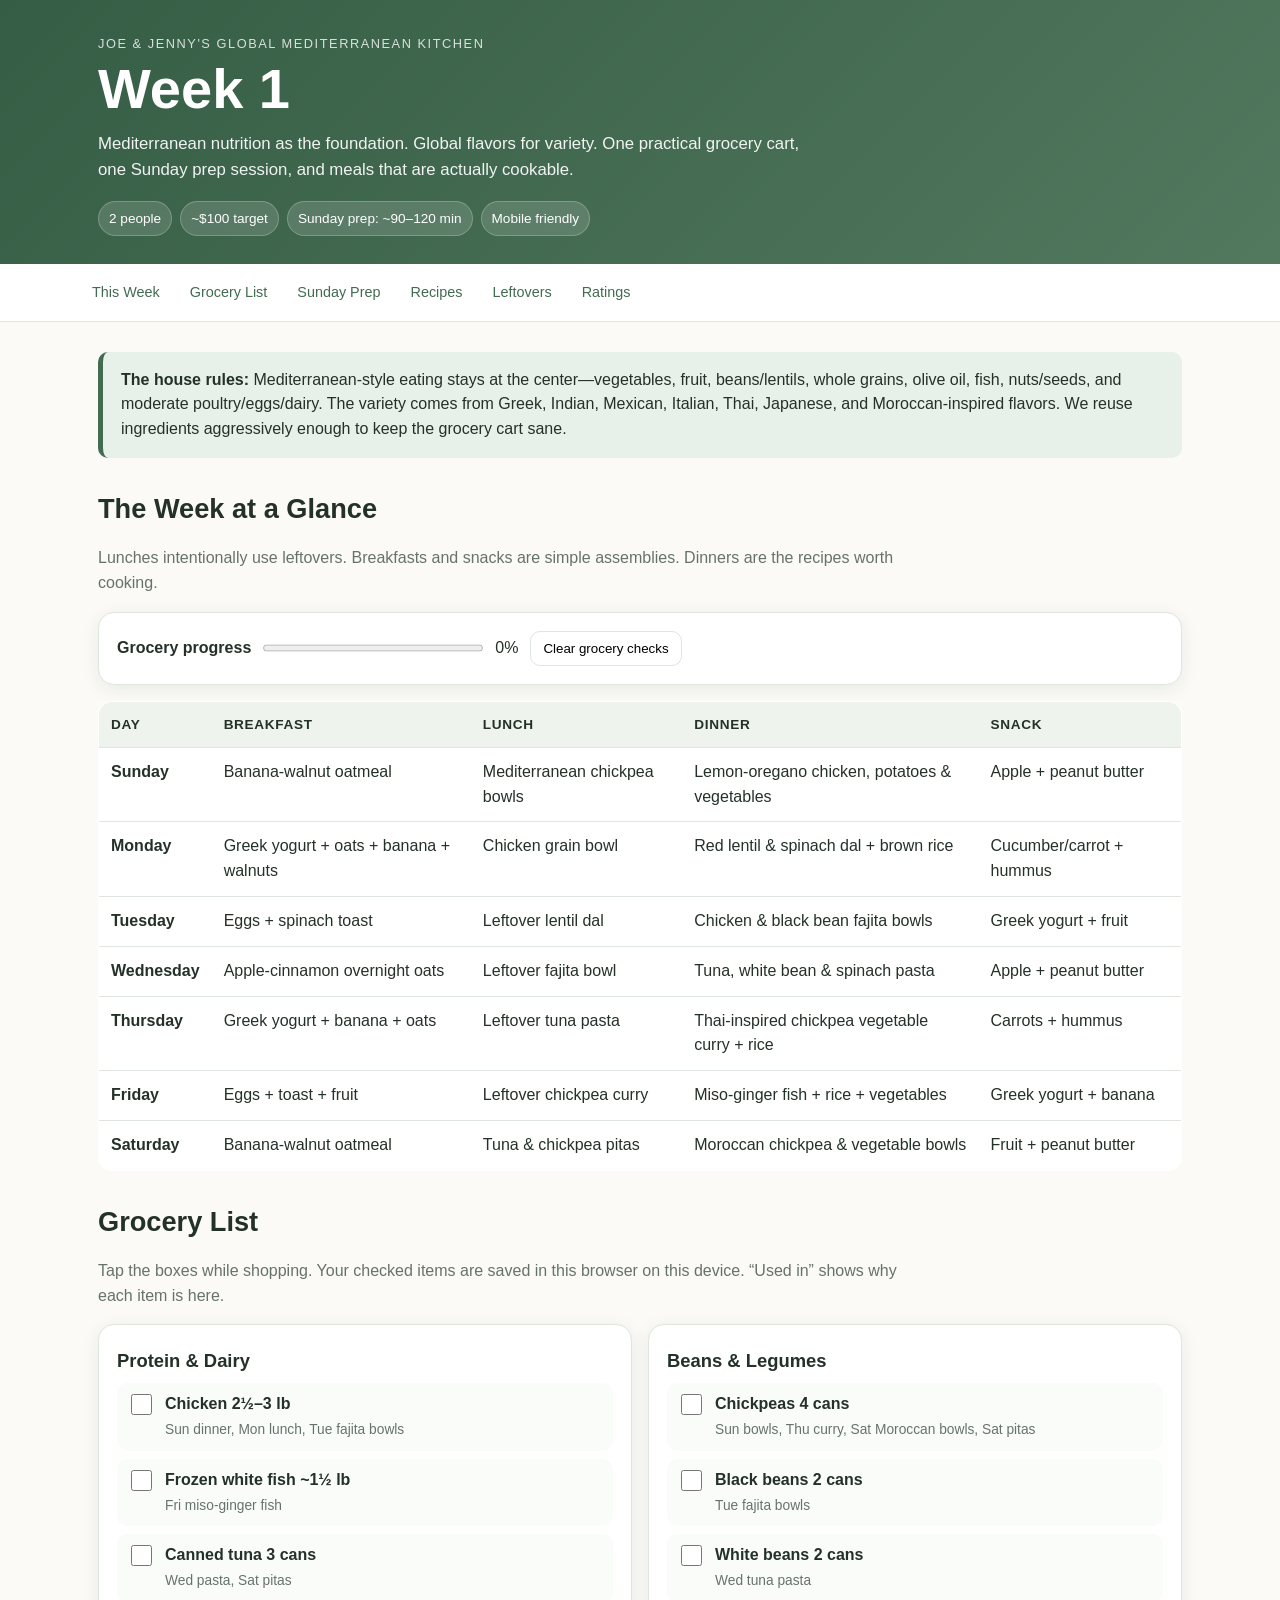
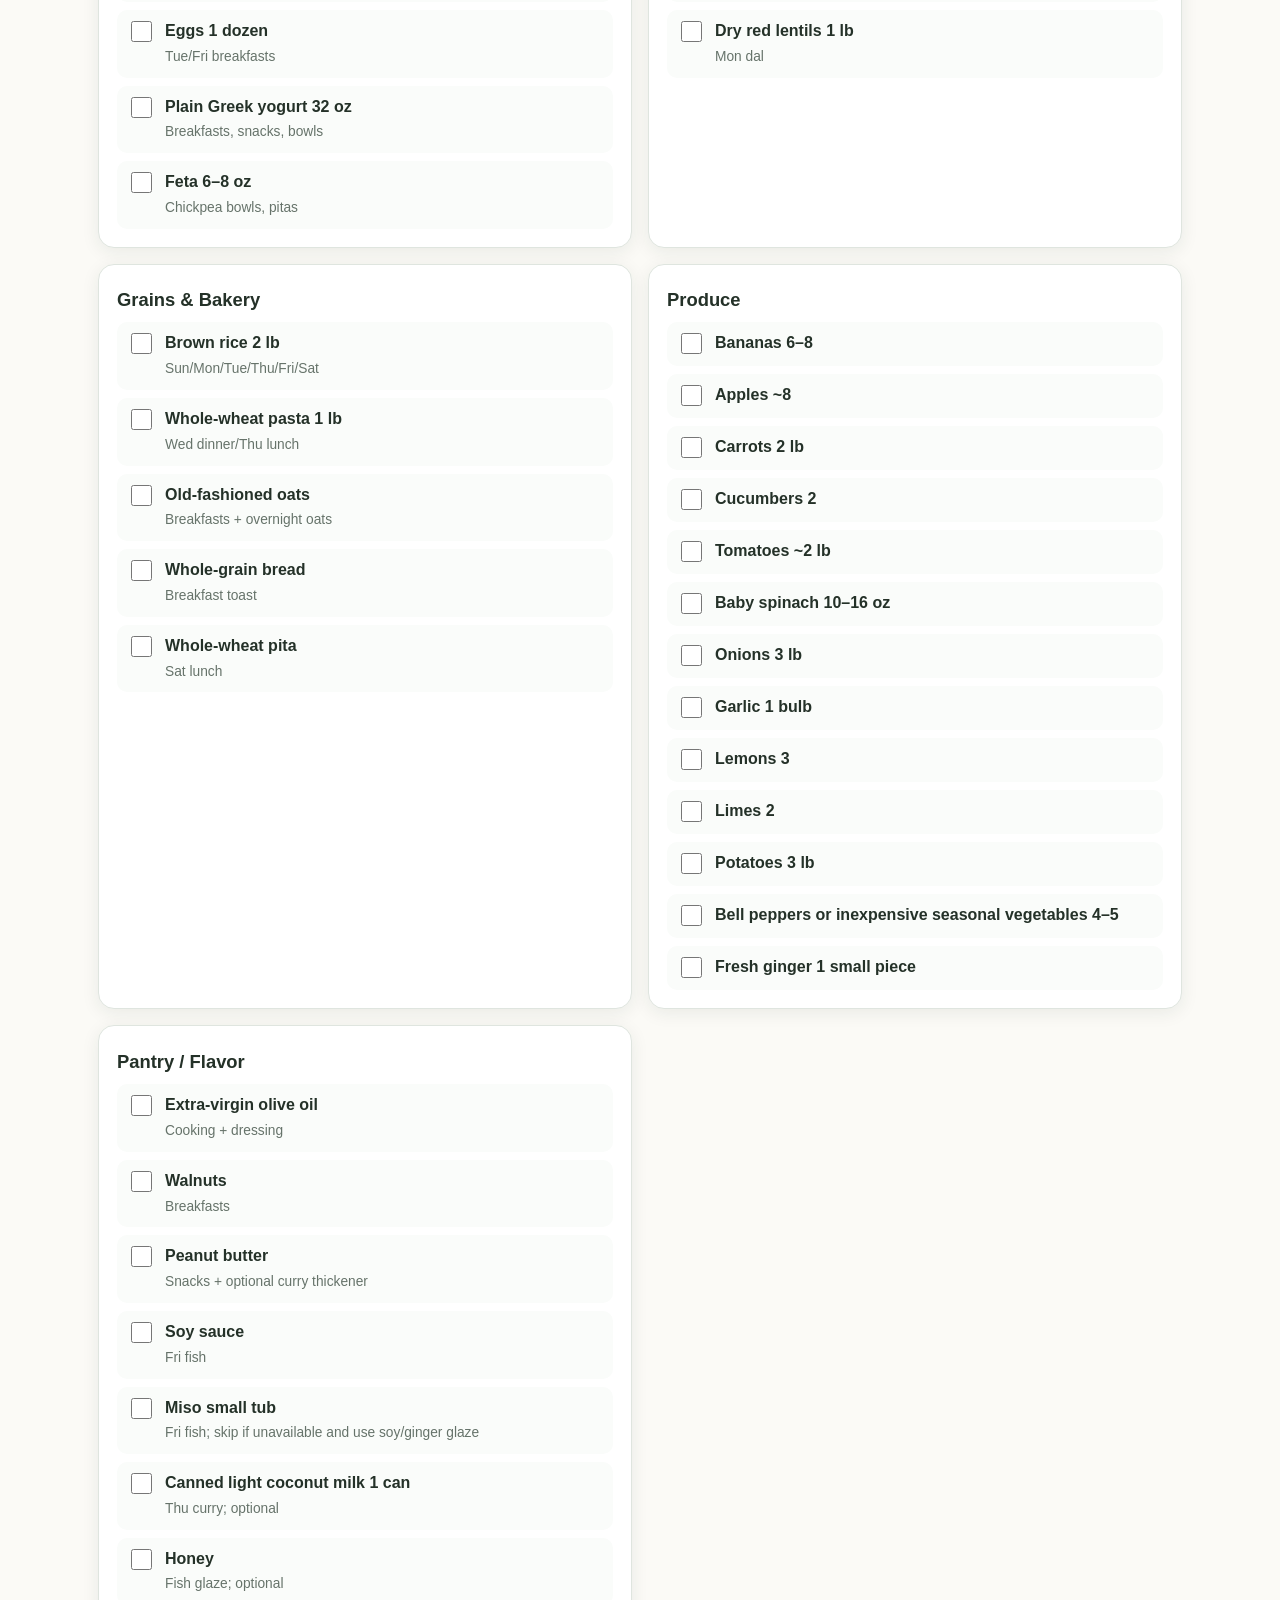
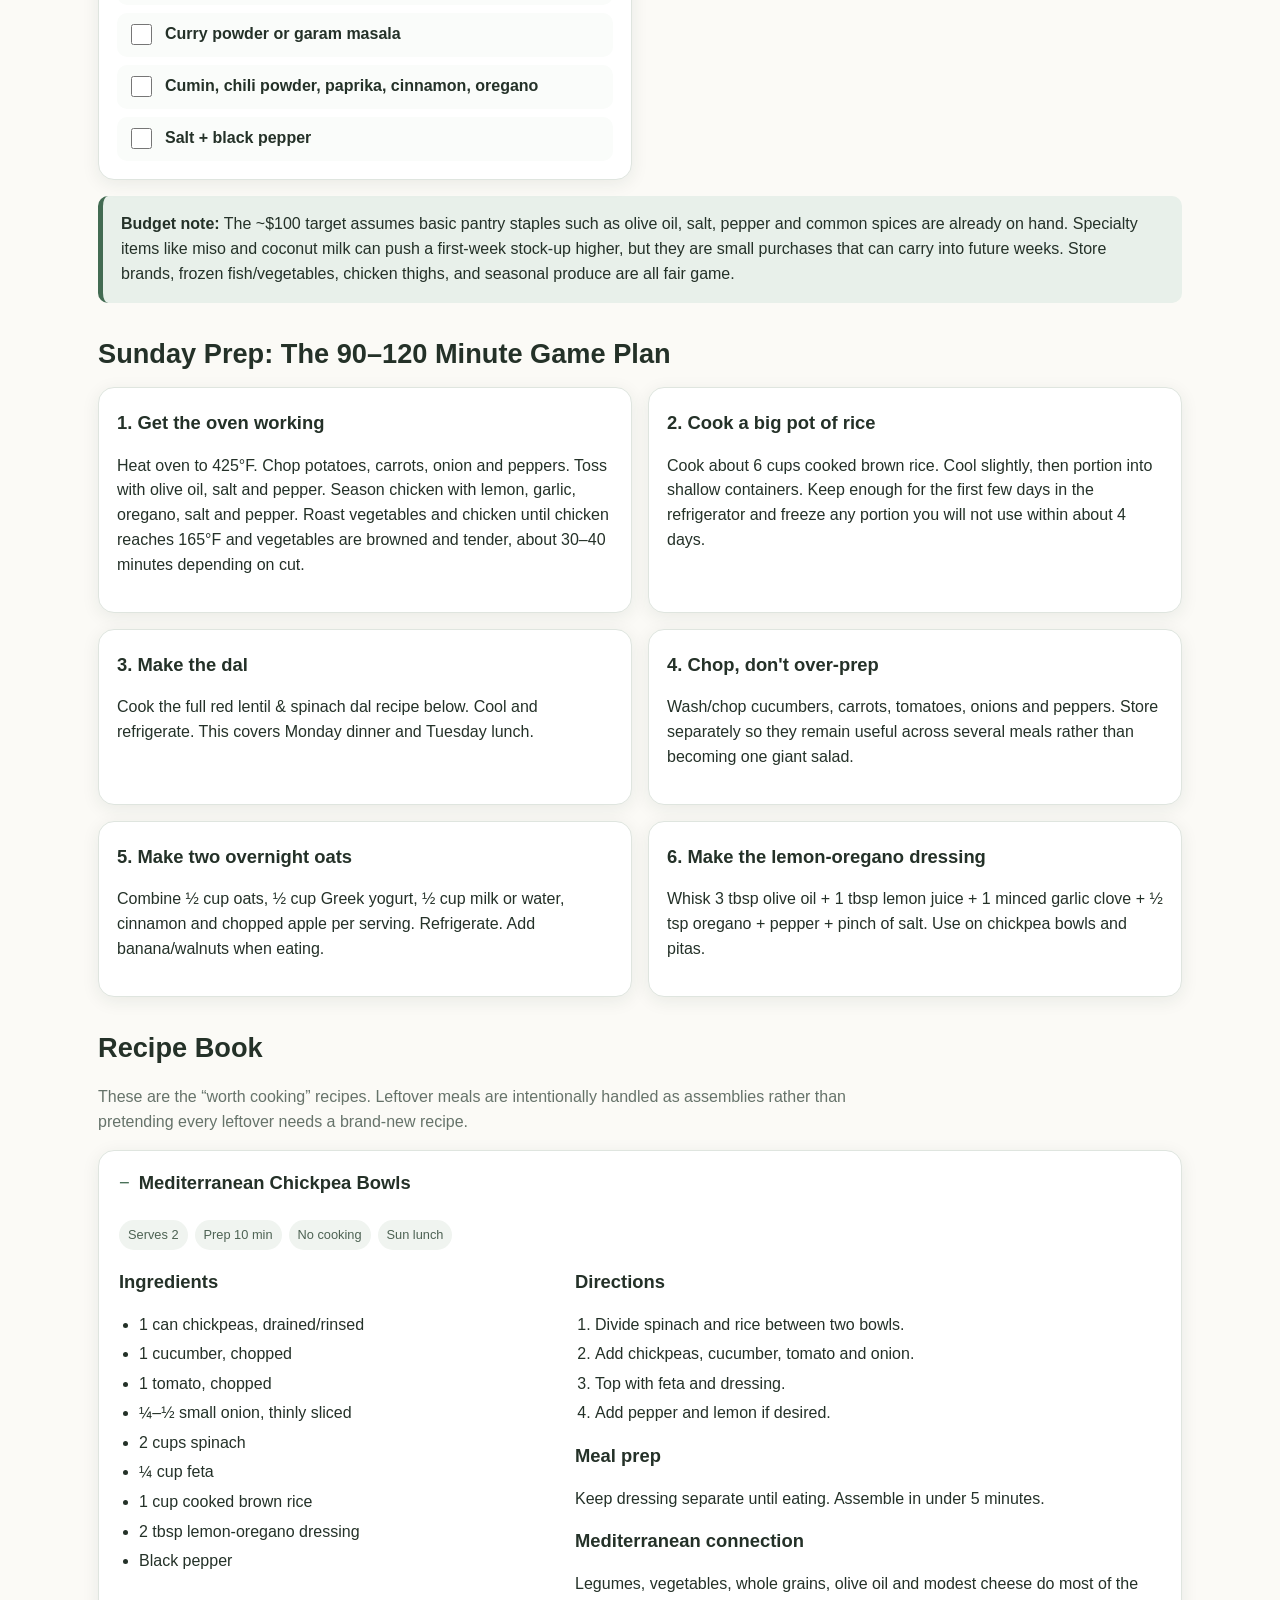
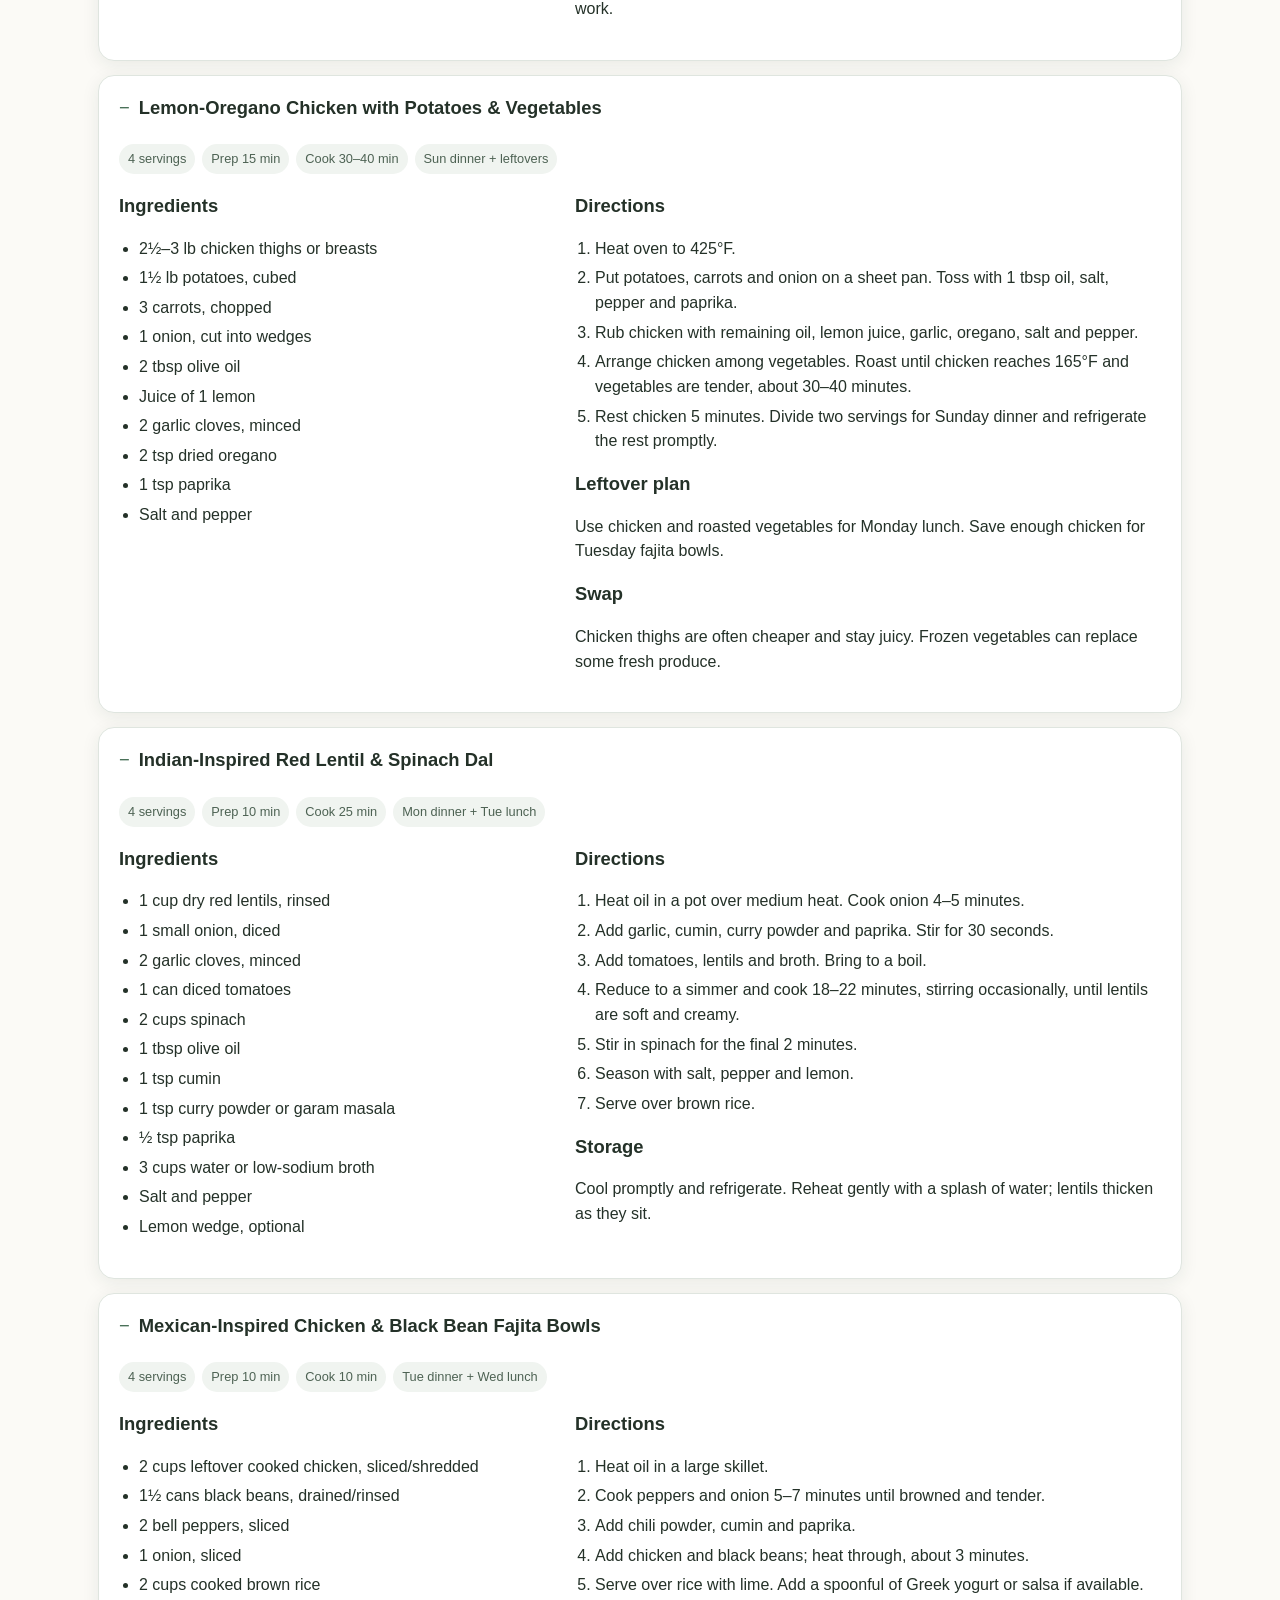
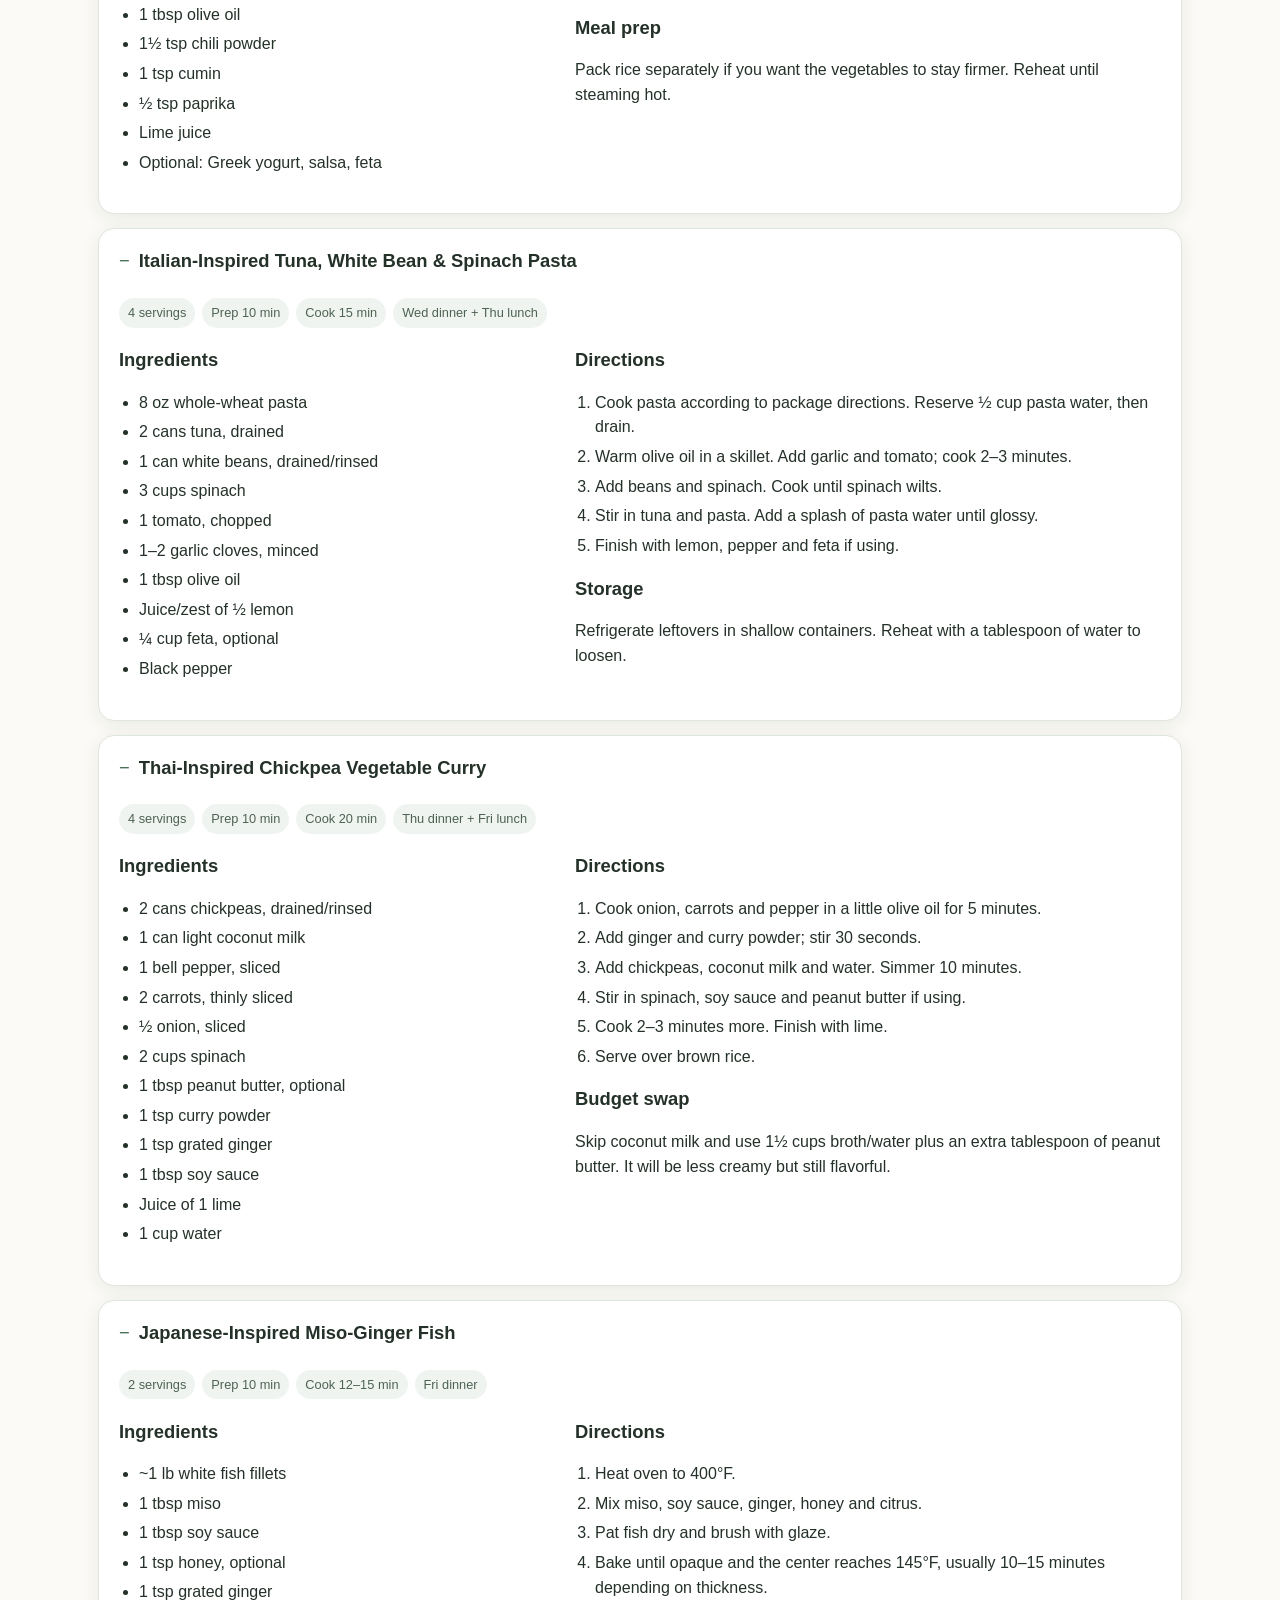
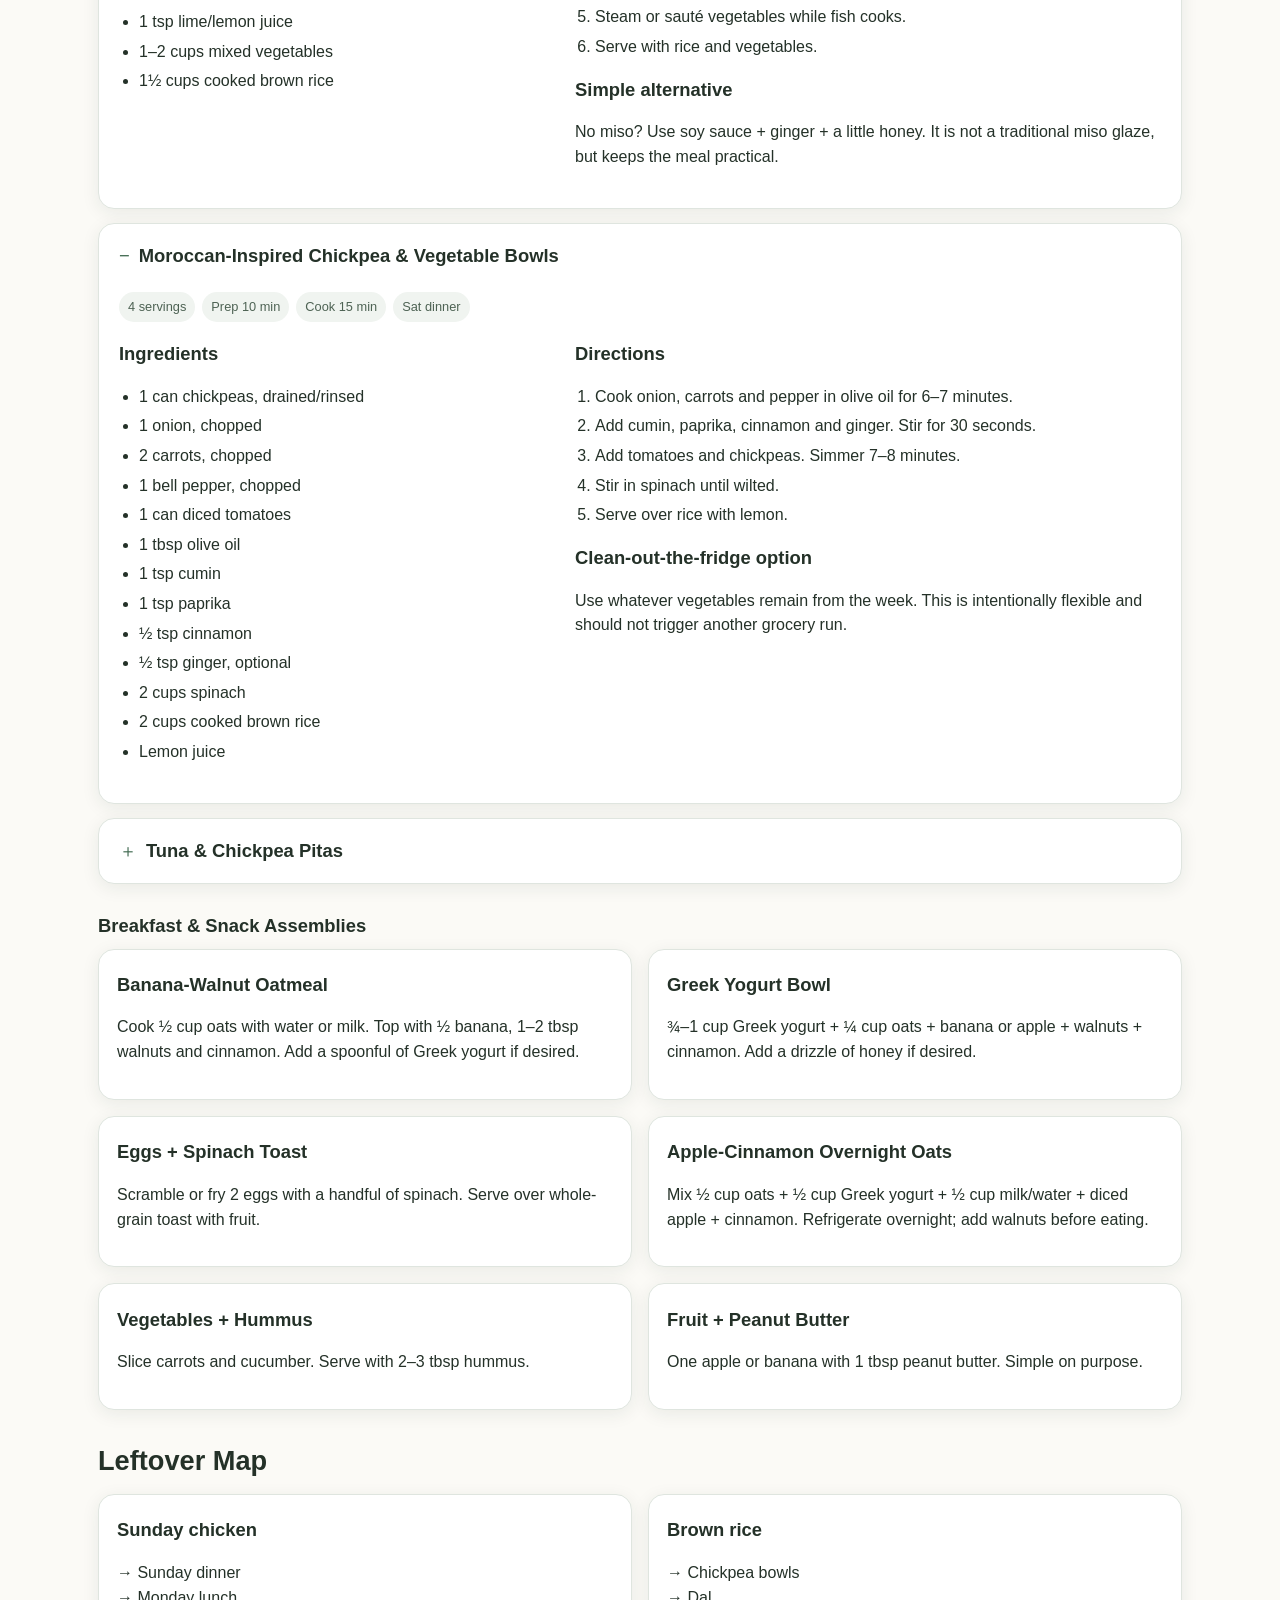
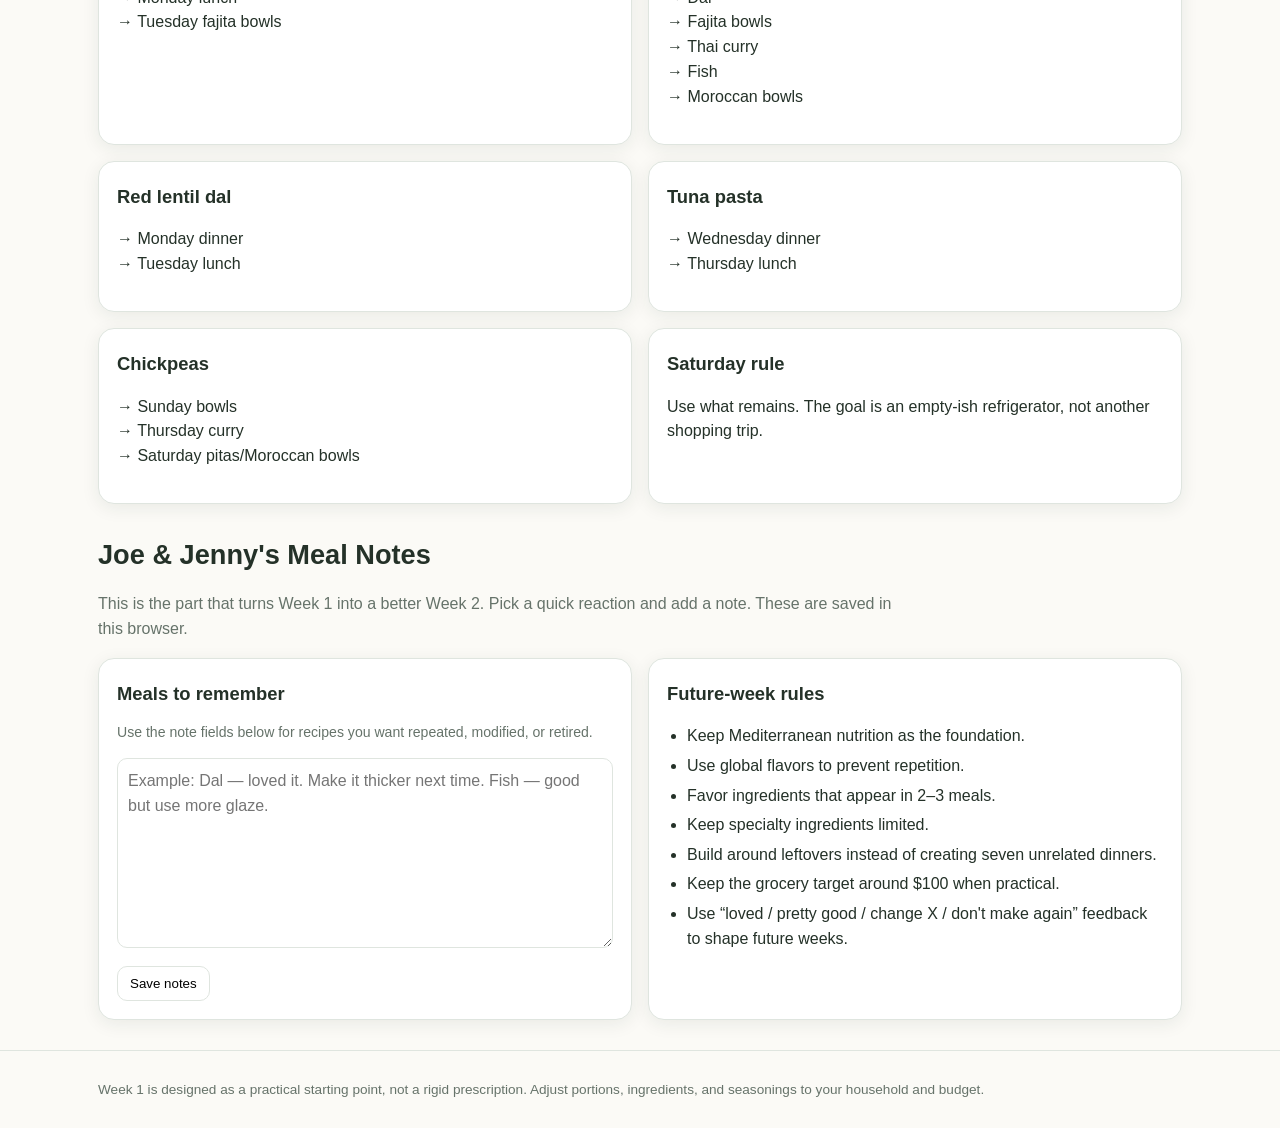
==== index.html @ b1b23c6c "Add files via upload" ====
<!DOCTYPE html>
<html lang="en">
<head>
<meta charset="utf-8">
<meta name="viewport" content="width=device-width, initial-scale=1, viewport-fit=cover">
<meta name="theme-color" content="#426b52">
<title>Joe & Jenny's Global Mediterranean Kitchen — Week 1</title>
<style>
:root{
  --ink:#243128; --muted:#66736a; --green:#426b52; --green2:#e8f0ea;
  --cream:#fbfaf6; --card:#fff; --line:#dfe5df; --gold:#b07b32;
  --shadow:0 4px 18px rgba(30,45,35,.08); --radius:16px;
}
*{box-sizing:border-box}
html{scroll-behavior:smooth}
body{margin:0;background:var(--cream);color:var(--ink);font-family:-apple-system,BlinkMacSystemFont,"Segoe UI",Roboto,Arial,sans-serif;line-height:1.55}
a{color:var(--green);text-decoration:none}
.container{max-width:1120px;margin:auto;padding:0 18px}
header{background:linear-gradient(135deg,#355d45,#52795e);color:white;padding:34px 0 28px}
.eyebrow{font-size:.8rem;letter-spacing:.12em;text-transform:uppercase;opacity:.8}
h1{font-size:clamp(2rem,7vw,3.5rem);line-height:1.08;margin:.35rem 0 .7rem}
.subtitle{font-size:1.05rem;max-width:720px;opacity:.92}
.badges{display:flex;flex-wrap:wrap;gap:8px;margin-top:18px}
.badge{background:rgba(255,255,255,.14);border:1px solid rgba(255,255,255,.22);padding:6px 10px;border-radius:999px;font-size:.85rem}
nav{position:sticky;top:0;z-index:20;background:rgba(255,255,255,.95);backdrop-filter:blur(10px);border-bottom:1px solid var(--line)}
.navscroll{display:flex;gap:6px;overflow-x:auto;padding:9px 0}
.navscroll a{white-space:nowrap;padding:8px 12px;border-radius:999px;font-size:.9rem}
.navscroll a:hover{background:var(--green2)}
main{padding:24px 0 60px}
section{scroll-margin-top:70px;margin:30px 0}
h2{font-size:1.7rem;margin:0 0 12px}
h3{margin:.2rem 0 .5rem;font-size:1.15rem}
.lead{color:var(--muted);max-width:800px}
.grid{display:grid;gap:16px}
.grid2{grid-template-columns:repeat(2,minmax(0,1fr))}
.grid3{grid-template-columns:repeat(3,minmax(0,1fr))}
.card{background:var(--card);border:1px solid var(--line);border-radius:var(--radius);padding:18px;box-shadow:var(--shadow)}
.callout{border-left:5px solid var(--green);background:var(--green2);padding:16px 18px;border-radius:10px}
table{width:100%;border-collapse:collapse;background:white;border:1px solid var(--line);border-radius:14px;overflow:hidden}
th,td{text-align:left;vertical-align:top;padding:12px;border-bottom:1px solid var(--line)}
th{background:#eef3ee;font-size:.85rem;text-transform:uppercase;letter-spacing:.05em}
tr:last-child td{border-bottom:0}
.day{font-weight:700;white-space:nowrap}
.mealtype{font-size:.72rem;color:var(--muted);text-transform:uppercase;letter-spacing:.06em}
.checklist{display:grid;gap:8px}
.check{display:flex;gap:10px;align-items:flex-start;padding:9px 10px;border-radius:10px;background:#fafcfa}
.check:hover{background:#f1f6f2}
.check input{width:21px;height:21px;accent-color:var(--green);margin-top:2px;flex:0 0 auto}
.check.done span{text-decoration:line-through;color:#89948c}
.qty{font-weight:600}
.used{color:var(--muted);font-size:.86rem}
.recipe{border:1px solid var(--line);border-radius:var(--radius);background:#fff;box-shadow:var(--shadow);margin:14px 0;overflow:hidden}
.recipe summary{cursor:pointer;padding:18px 20px;font-weight:700;font-size:1.15rem;list-style:none}
.recipe summary::-webkit-details-marker{display:none}
.recipe summary:before{content:"＋";display:inline-block;margin-right:9px;color:var(--green);font-weight:500}
.recipe[open] summary:before{content:"−"}
.recipebody{padding:0 20px 22px}
.meta{display:flex;flex-wrap:wrap;gap:7px;margin:4px 0 15px}
.pill{background:#f0f4f0;color:#4d6253;border-radius:999px;padding:5px 9px;font-size:.8rem}
.recipegrid{display:grid;grid-template-columns:1fr 1.35fr;gap:22px}
ul,ol{padding-left:1.25rem}
li{margin:.3rem 0}
.small{font-size:.88rem;color:var(--muted)}
.rating{display:flex;flex-wrap:wrap;gap:8px;margin-top:10px}
.rating label{border:1px solid var(--line);padding:7px 10px;border-radius:999px;font-size:.82rem}
.rating input{margin-right:5px}
.progressbox{display:flex;align-items:center;gap:12px;flex-wrap:wrap}
progress{width:220px;height:14px;accent-color:var(--green)}
footer{border-top:1px solid var(--line);padding:28px 0;color:var(--muted);font-size:.85rem}
button{border:1px solid var(--line);background:white;border-radius:10px;padding:9px 12px;cursor:pointer}
button:hover{background:#f1f5f1}
.print{float:right}
@media(max-width:760px){
  .container{padding:0 13px}
  header{padding:27px 0 23px}
  .grid2,.grid3,.recipegrid{grid-template-columns:1fr}
  table,thead,tbody,tr,th,td{display:block}
  thead{display:none}
  tr{padding:12px 0;border-bottom:1px solid var(--line)}
  td{border:0;padding:4px 12px}
  td:before{content:attr(data-label);display:block;font-size:.7rem;text-transform:uppercase;letter-spacing:.06em;color:var(--muted);font-weight:700}
  .day{padding-top:10px}
  .print{float:none}
}
@media print{
  nav,.print,button{display:none!important}
  body{background:white;font-size:10.5pt}
  header{background:white;color:#000;border-bottom:2px solid #444}
  .card,.recipe,table{box-shadow:none}
  .recipe{break-inside:avoid}
  .recipe[open] summary{border-bottom:1px solid #ddd}
  .recipebody{display:block!important}
  section{margin:22px 0}
}
</style>
</head>
<body>
<header>
<div class="container">
<div class="eyebrow">Joe & Jenny's Global Mediterranean Kitchen</div>
<h1>Week 1</h1>
<div class="subtitle">Mediterranean nutrition as the foundation. Global flavors for variety. One practical grocery cart, one Sunday prep session, and meals that are actually cookable.</div>
<div class="badges">
<span class="badge">2 people</span><span class="badge">~$100 target</span><span class="badge">Sunday prep: ~90–120 min</span><span class="badge">Mobile friendly</span>
</div>
</div>
</header>

<nav><div class="container navscroll">
<a href="#week">This Week</a><a href="#grocery">Grocery List</a><a href="#prep">Sunday Prep</a><a href="#recipes">Recipes</a><a href="#leftovers">Leftovers</a><a href="#notes">Ratings</a>
</div></nav>

<main class="container">
<section id="intro">
<div class="callout">
<strong>The house rules:</strong> Mediterranean-style eating stays at the center—vegetables, fruit, beans/lentils, whole grains, olive oil, fish, nuts/seeds, and moderate poultry/eggs/dairy. The variety comes from Greek, Indian, Mexican, Italian, Thai, Japanese, and Moroccan-inspired flavors. We reuse ingredients aggressively enough to keep the grocery cart sane.
</div>
</section>

<section id="week">
<h2>The Week at a Glance</h2>
<p class="lead">Lunches intentionally use leftovers. Breakfasts and snacks are simple assemblies. Dinners are the recipes worth cooking.</p>
<div class="card" style="margin-bottom:16px">
<div class="progressbox"><strong>Grocery progress</strong><progress id="groceryProgress" value="0" max="1"></progress><span id="progressText">0%</span><button onclick="clearChecks()">Clear grocery checks</button></div>
</div>
<table>
<thead><tr><th>Day</th><th>Breakfast</th><th>Lunch</th><th>Dinner</th><th>Snack</th></tr></thead>
<tbody>
<tr><td class="day" data-label="Day">Sunday</td><td data-label="Breakfast">Banana-walnut oatmeal</td><td data-label="Lunch">Mediterranean chickpea bowls</td><td data-label="Dinner">Lemon-oregano chicken, potatoes & vegetables</td><td data-label="Snack">Apple + peanut butter</td></tr>
<tr><td class="day" data-label="Day">Monday</td><td data-label="Breakfast">Greek yogurt + oats + banana + walnuts</td><td data-label="Lunch">Chicken grain bowl</td><td data-label="Dinner">Red lentil & spinach dal + brown rice</td><td data-label="Snack">Cucumber/carrot + hummus</td></tr>
<tr><td class="day" data-label="Day">Tuesday</td><td data-label="Breakfast">Eggs + spinach toast</td><td data-label="Lunch">Leftover lentil dal</td><td data-label="Dinner">Chicken & black bean fajita bowls</td><td data-label="Snack">Greek yogurt + fruit</td></tr>
<tr><td class="day" data-label="Day">Wednesday</td><td data-label="Breakfast">Apple-cinnamon overnight oats</td><td data-label="Lunch">Leftover fajita bowl</td><td data-label="Dinner">Tuna, white bean & spinach pasta</td><td data-label="Snack">Apple + peanut butter</td></tr>
<tr><td class="day" data-label="Day">Thursday</td><td data-label="Breakfast">Greek yogurt + banana + oats</td><td data-label="Lunch">Leftover tuna pasta</td><td data-label="Dinner">Thai-inspired chickpea vegetable curry + rice</td><td data-label="Snack">Carrots + hummus</td></tr>
<tr><td class="day" data-label="Day">Friday</td><td data-label="Breakfast">Eggs + toast + fruit</td><td data-label="Lunch">Leftover chickpea curry</td><td data-label="Dinner">Miso-ginger fish + rice + vegetables</td><td data-label="Snack">Greek yogurt + banana</td></tr>
<tr><td class="day" data-label="Day">Saturday</td><td data-label="Breakfast">Banana-walnut oatmeal</td><td data-label="Lunch">Tuna & chickpea pitas</td><td data-label="Dinner">Moroccan chickpea & vegetable bowls</td><td data-label="Snack">Fruit + peanut butter</td></tr>
</tbody>
</table>
</section>

<section id="grocery">
<h2>Grocery List</h2>
<p class="lead">Tap the boxes while shopping. Your checked items are saved in this browser on this device. “Used in” shows why each item is here.</p>

<div class="grid grid2">
<div class="card"><h3>Protein & Dairy</h3><div class="checklist">
<label class="check"><input type="checkbox" data-g><span><b>Chicken</b> <span class="qty">2½–3 lb</span><br><span class="used">Sun dinner, Mon lunch, Tue fajita bowls</span></span></label>
<label class="check"><input type="checkbox" data-g><span><b>Frozen white fish</b> <span class="qty">~1½ lb</span><br><span class="used">Fri miso-ginger fish</span></span></label>
<label class="check"><input type="checkbox" data-g><span><b>Canned tuna</b> <span class="qty">3 cans</span><br><span class="used">Wed pasta, Sat pitas</span></span></label>
<label class="check"><input type="checkbox" data-g><span><b>Eggs</b> <span class="qty">1 dozen</span><br><span class="used">Tue/Fri breakfasts</span></span></label>
<label class="check"><input type="checkbox" data-g><span><b>Plain Greek yogurt</b> <span class="qty">32 oz</span><br><span class="used">Breakfasts, snacks, bowls</span></span></label>
<label class="check"><input type="checkbox" data-g><span><b>Feta</b> <span class="qty">6–8 oz</span><br><span class="used">Chickpea bowls, pitas</span></span></label>
</div></div>

<div class="card"><h3>Beans & Legumes</h3><div class="checklist">
<label class="check"><input type="checkbox" data-g><span><b>Chickpeas</b> <span class="qty">4 cans</span><br><span class="used">Sun bowls, Thu curry, Sat Moroccan bowls, Sat pitas</span></span></label>
<label class="check"><input type="checkbox" data-g><span><b>Black beans</b> <span class="qty">2 cans</span><br><span class="used">Tue fajita bowls</span></span></label>
<label class="check"><input type="checkbox" data-g><span><b>White beans</b> <span class="qty">2 cans</span><br><span class="used">Wed tuna pasta</span></span></label>
<label class="check"><input type="checkbox" data-g><span><b>Dry red lentils</b> <span class="qty">1 lb</span><br><span class="used">Mon dal</span></span></label>
</div></div>

<div class="card"><h3>Grains & Bakery</h3><div class="checklist">
<label class="check"><input type="checkbox" data-g><span><b>Brown rice</b> <span class="qty">2 lb</span><br><span class="used">Sun/Mon/Tue/Thu/Fri/Sat</span></span></label>
<label class="check"><input type="checkbox" data-g><span><b>Whole-wheat pasta</b> <span class="qty">1 lb</span><br><span class="used">Wed dinner/Thu lunch</span></span></label>
<label class="check"><input type="checkbox" data-g><span><b>Old-fashioned oats</b><br><span class="used">Breakfasts + overnight oats</span></span></label>
<label class="check"><input type="checkbox" data-g><span><b>Whole-grain bread</b><br><span class="used">Breakfast toast</span></span></label>
<label class="check"><input type="checkbox" data-g><span><b>Whole-wheat pita</b><br><span class="used">Sat lunch</span></span></label>
</div></div>

<div class="card"><h3>Produce</h3><div class="checklist">
<label class="check"><input type="checkbox" data-g><span><b>Bananas</b> <span class="qty">6–8</span></span></label>
<label class="check"><input type="checkbox" data-g><span><b>Apples</b> <span class="qty">~8</span></span></label>
<label class="check"><input type="checkbox" data-g><span><b>Carrots</b> <span class="qty">2 lb</span></span></label>
<label class="check"><input type="checkbox" data-g><span><b>Cucumbers</b> <span class="qty">2</span></span></label>
<label class="check"><input type="checkbox" data-g><span><b>Tomatoes</b> <span class="qty">~2 lb</span></span></label>
<label class="check"><input type="checkbox" data-g><span><b>Baby spinach</b> <span class="qty">10–16 oz</span></span></label>
<label class="check"><input type="checkbox" data-g><span><b>Onions</b> <span class="qty">3 lb</span></span></label>
<label class="check"><input type="checkbox" data-g><span><b>Garlic</b> <span class="qty">1 bulb</span></span></label>
<label class="check"><input type="checkbox" data-g><span><b>Lemons</b> <span class="qty">3</span></span></label>
<label class="check"><input type="checkbox" data-g><span><b>Limes</b> <span class="qty">2</span></span></label>
<label class="check"><input type="checkbox" data-g><span><b>Potatoes</b> <span class="qty">3 lb</span></span></label>
<label class="check"><input type="checkbox" data-g><span><b>Bell peppers or inexpensive seasonal vegetables</b> <span class="qty">4–5</span></span></label>
<label class="check"><input type="checkbox" data-g><span><b>Fresh ginger</b> <span class="qty">1 small piece</span></span></label>
</div></div>

<div class="card"><h3>Pantry / Flavor</h3><div class="checklist">
<label class="check"><input type="checkbox" data-g><span><b>Extra-virgin olive oil</b><br><span class="used">Cooking + dressing</span></span></label>
<label class="check"><input type="checkbox" data-g><span><b>Walnuts</b><br><span class="used">Breakfasts</span></span></label>
<label class="check"><input type="checkbox" data-g><span><b>Peanut butter</b><br><span class="used">Snacks + optional curry thickener</span></span></label>
<label class="check"><input type="checkbox" data-g><span><b>Soy sauce</b><br><span class="used">Fri fish</span></span></label>
<label class="check"><input type="checkbox" data-g><span><b>Miso</b> <span class="qty">small tub</span><br><span class="used">Fri fish; skip if unavailable and use soy/ginger glaze</span></span></label>
<label class="check"><input type="checkbox" data-g><span><b>Canned light coconut milk</b> <span class="qty">1 can</span><br><span class="used">Thu curry; optional</span></span></label>
<label class="check"><input type="checkbox" data-g><span><b>Honey</b><br><span class="used">Fish glaze; optional</span></span></label>
<label class="check"><input type="checkbox" data-g><span><b>Curry powder or garam masala</b></span></label>
<label class="check"><input type="checkbox" data-g><span><b>Cumin, chili powder, paprika, cinnamon, oregano</b></span></label>
<label class="check"><input type="checkbox" data-g><span><b>Salt + black pepper</b></span></label>
</div></div>
</div>
<div class="callout" style="margin-top:16px"><strong>Budget note:</strong> The ~$100 target assumes basic pantry staples such as olive oil, salt, pepper and common spices are already on hand. Specialty items like miso and coconut milk can push a first-week stock-up higher, but they are small purchases that can carry into future weeks. Store brands, frozen fish/vegetables, chicken thighs, and seasonal produce are all fair game.</div>
</section>

<section id="prep">
<h2>Sunday Prep: The 90–120 Minute Game Plan</h2>
<div class="grid grid2">
<div class="card"><h3>1. Get the oven working</h3><p>Heat oven to 425°F. Chop potatoes, carrots, onion and peppers. Toss with olive oil, salt and pepper. Season chicken with lemon, garlic, oregano, salt and pepper. Roast vegetables and chicken until chicken reaches 165°F and vegetables are browned and tender, about 30–40 minutes depending on cut.</p></div>
<div class="card"><h3>2. Cook a big pot of rice</h3><p>Cook about 6 cups cooked brown rice. Cool slightly, then portion into shallow containers. Keep enough for the first few days in the refrigerator and freeze any portion you will not use within about 4 days.</p></div>
<div class="card"><h3>3. Make the dal</h3><p>Cook the full red lentil & spinach dal recipe below. Cool and refrigerate. This covers Monday dinner and Tuesday lunch.</p></div>
<div class="card"><h3>4. Chop, don't over-prep</h3><p>Wash/chop cucumbers, carrots, tomatoes, onions and peppers. Store separately so they remain useful across several meals rather than becoming one giant salad.</p></div>
<div class="card"><h3>5. Make two overnight oats</h3><p>Combine ½ cup oats, ½ cup Greek yogurt, ½ cup milk or water, cinnamon and chopped apple per serving. Refrigerate. Add banana/walnuts when eating.</p></div>
<div class="card"><h3>6. Make the lemon-oregano dressing</h3><p>Whisk 3 tbsp olive oil + 1 tbsp lemon juice + 1 minced garlic clove + ½ tsp oregano + pepper + pinch of salt. Use on chickpea bowls and pitas.</p></div>
</div>
</section>

<section id="recipes">
<h2>Recipe Book</h2>
<p class="lead">These are the “worth cooking” recipes. Leftover meals are intentionally handled as assemblies rather than pretending every leftover needs a brand-new recipe.</p>

<details class="recipe" open><summary>Mediterranean Chickpea Bowls</summary><div class="recipebody"><div class="meta"><span class="pill">Serves 2</span><span class="pill">Prep 10 min</span><span class="pill">No cooking</span><span class="pill">Sun lunch</span></div><div class="recipegrid"><div><h3>Ingredients</h3><ul><li>1 can chickpeas, drained/rinsed</li><li>1 cucumber, chopped</li><li>1 tomato, chopped</li><li>¼–½ small onion, thinly sliced</li><li>2 cups spinach</li><li>¼ cup feta</li><li>1 cup cooked brown rice</li><li>2 tbsp lemon-oregano dressing</li><li>Black pepper</li></ul></div><div><h3>Directions</h3><ol><li>Divide spinach and rice between two bowls.</li><li>Add chickpeas, cucumber, tomato and onion.</li><li>Top with feta and dressing.</li><li>Add pepper and lemon if desired.</li></ol><h3>Meal prep</h3><p>Keep dressing separate until eating. Assemble in under 5 minutes.</p><h3>Mediterranean connection</h3><p>Legumes, vegetables, whole grains, olive oil and modest cheese do most of the work.</p></div></div></div></details>

<details class="recipe" open><summary>Lemon-Oregano Chicken with Potatoes & Vegetables</summary><div class="recipebody"><div class="meta"><span class="pill">4 servings</span><span class="pill">Prep 15 min</span><span class="pill">Cook 30–40 min</span><span class="pill">Sun dinner + leftovers</span></div><div class="recipegrid"><div><h3>Ingredients</h3><ul><li>2½–3 lb chicken thighs or breasts</li><li>1½ lb potatoes, cubed</li><li>3 carrots, chopped</li><li>1 onion, cut into wedges</li><li>2 tbsp olive oil</li><li>Juice of 1 lemon</li><li>2 garlic cloves, minced</li><li>2 tsp dried oregano</li><li>1 tsp paprika</li><li>Salt and pepper</li></ul></div><div><h3>Directions</h3><ol><li>Heat oven to 425°F.</li><li>Put potatoes, carrots and onion on a sheet pan. Toss with 1 tbsp oil, salt, pepper and paprika.</li><li>Rub chicken with remaining oil, lemon juice, garlic, oregano, salt and pepper.</li><li>Arrange chicken among vegetables. Roast until chicken reaches 165°F and vegetables are tender, about 30–40 minutes.</li><li>Rest chicken 5 minutes. Divide two servings for Sunday dinner and refrigerate the rest promptly.</li></ol><h3>Leftover plan</h3><p>Use chicken and roasted vegetables for Monday lunch. Save enough chicken for Tuesday fajita bowls.</p><h3>Swap</h3><p>Chicken thighs are often cheaper and stay juicy. Frozen vegetables can replace some fresh produce.</p></div></div></div></details>

<details class="recipe" open><summary>Indian-Inspired Red Lentil & Spinach Dal</summary><div class="recipebody"><div class="meta"><span class="pill">4 servings</span><span class="pill">Prep 10 min</span><span class="pill">Cook 25 min</span><span class="pill">Mon dinner + Tue lunch</span></div><div class="recipegrid"><div><h3>Ingredients</h3><ul><li>1 cup dry red lentils, rinsed</li><li>1 small onion, diced</li><li>2 garlic cloves, minced</li><li>1 can diced tomatoes</li><li>2 cups spinach</li><li>1 tbsp olive oil</li><li>1 tsp cumin</li><li>1 tsp curry powder or garam masala</li><li>½ tsp paprika</li><li>3 cups water or low-sodium broth</li><li>Salt and pepper</li><li>Lemon wedge, optional</li></ul></div><div><h3>Directions</h3><ol><li>Heat oil in a pot over medium heat. Cook onion 4–5 minutes.</li><li>Add garlic, cumin, curry powder and paprika. Stir for 30 seconds.</li><li>Add tomatoes, lentils and broth. Bring to a boil.</li><li>Reduce to a simmer and cook 18–22 minutes, stirring occasionally, until lentils are soft and creamy.</li><li>Stir in spinach for the final 2 minutes.</li><li>Season with salt, pepper and lemon.</li><li>Serve over brown rice.</li></ol><h3>Storage</h3><p>Cool promptly and refrigerate. Reheat gently with a splash of water; lentils thicken as they sit.</p></div></div></div></details>

<details class="recipe" open><summary>Mexican-Inspired Chicken & Black Bean Fajita Bowls</summary><div class="recipebody"><div class="meta"><span class="pill">4 servings</span><span class="pill">Prep 10 min</span><span class="pill">Cook 10 min</span><span class="pill">Tue dinner + Wed lunch</span></div><div class="recipegrid"><div><h3>Ingredients</h3><ul><li>2 cups leftover cooked chicken, sliced/shredded</li><li>1½ cans black beans, drained/rinsed</li><li>2 bell peppers, sliced</li><li>1 onion, sliced</li><li>2 cups cooked brown rice</li><li>1 tbsp olive oil</li><li>1½ tsp chili powder</li><li>1 tsp cumin</li><li>½ tsp paprika</li><li>Lime juice</li><li>Optional: Greek yogurt, salsa, feta</li></ul></div><div><h3>Directions</h3><ol><li>Heat oil in a large skillet.</li><li>Cook peppers and onion 5–7 minutes until browned and tender.</li><li>Add chili powder, cumin and paprika.</li><li>Add chicken and black beans; heat through, about 3 minutes.</li><li>Serve over rice with lime. Add a spoonful of Greek yogurt or salsa if available.</li></ol><h3>Meal prep</h3><p>Pack rice separately if you want the vegetables to stay firmer. Reheat until steaming hot.</p></div></div></div></details>

<details class="recipe" open><summary>Italian-Inspired Tuna, White Bean & Spinach Pasta</summary><div class="recipebody"><div class="meta"><span class="pill">4 servings</span><span class="pill">Prep 10 min</span><span class="pill">Cook 15 min</span><span class="pill">Wed dinner + Thu lunch</span></div><div class="recipegrid"><div><h3>Ingredients</h3><ul><li>8 oz whole-wheat pasta</li><li>2 cans tuna, drained</li><li>1 can white beans, drained/rinsed</li><li>3 cups spinach</li><li>1 tomato, chopped</li><li>1–2 garlic cloves, minced</li><li>1 tbsp olive oil</li><li>Juice/zest of ½ lemon</li><li>¼ cup feta, optional</li><li>Black pepper</li></ul></div><div><h3>Directions</h3><ol><li>Cook pasta according to package directions. Reserve ½ cup pasta water, then drain.</li><li>Warm olive oil in a skillet. Add garlic and tomato; cook 2–3 minutes.</li><li>Add beans and spinach. Cook until spinach wilts.</li><li>Stir in tuna and pasta. Add a splash of pasta water until glossy.</li><li>Finish with lemon, pepper and feta if using.</li></ol><h3>Storage</h3><p>Refrigerate leftovers in shallow containers. Reheat with a tablespoon of water to loosen.</p></div></div></div></details>

<details class="recipe" open><summary>Thai-Inspired Chickpea Vegetable Curry</summary><div class="recipebody"><div class="meta"><span class="pill">4 servings</span><span class="pill">Prep 10 min</span><span class="pill">Cook 20 min</span><span class="pill">Thu dinner + Fri lunch</span></div><div class="recipegrid"><div><h3>Ingredients</h3><ul><li>2 cans chickpeas, drained/rinsed</li><li>1 can light coconut milk</li><li>1 bell pepper, sliced</li><li>2 carrots, thinly sliced</li><li>½ onion, sliced</li><li>2 cups spinach</li><li>1 tbsp peanut butter, optional</li><li>1 tsp curry powder</li><li>1 tsp grated ginger</li><li>1 tbsp soy sauce</li><li>Juice of 1 lime</li><li>1 cup water</li></ul></div><div><h3>Directions</h3><ol><li>Cook onion, carrots and pepper in a little olive oil for 5 minutes.</li><li>Add ginger and curry powder; stir 30 seconds.</li><li>Add chickpeas, coconut milk and water. Simmer 10 minutes.</li><li>Stir in spinach, soy sauce and peanut butter if using.</li><li>Cook 2–3 minutes more. Finish with lime.</li><li>Serve over brown rice.</li></ol><h3>Budget swap</h3><p>Skip coconut milk and use 1½ cups broth/water plus an extra tablespoon of peanut butter. It will be less creamy but still flavorful.</p></div></div></div></details>

<details class="recipe" open><summary>Japanese-Inspired Miso-Ginger Fish</summary><div class="recipebody"><div class="meta"><span class="pill">2 servings</span><span class="pill">Prep 10 min</span><span class="pill">Cook 12–15 min</span><span class="pill">Fri dinner</span></div><div class="recipegrid"><div><h3>Ingredients</h3><ul><li>~1 lb white fish fillets</li><li>1 tbsp miso</li><li>1 tbsp soy sauce</li><li>1 tsp honey, optional</li><li>1 tsp grated ginger</li><li>1 tsp lime/lemon juice</li><li>1–2 cups mixed vegetables</li><li>1½ cups cooked brown rice</li></ul></div><div><h3>Directions</h3><ol><li>Heat oven to 400°F.</li><li>Mix miso, soy sauce, ginger, honey and citrus.</li><li>Pat fish dry and brush with glaze.</li><li>Bake until opaque and the center reaches 145°F, usually 10–15 minutes depending on thickness.</li><li>Steam or sauté vegetables while fish cooks.</li><li>Serve with rice and vegetables.</li></ol><h3>Simple alternative</h3><p>No miso? Use soy sauce + ginger + a little honey. It is not a traditional miso glaze, but keeps the meal practical.</p></div></div></div></details>

<details class="recipe" open><summary>Moroccan-Inspired Chickpea & Vegetable Bowls</summary><div class="recipebody"><div class="meta"><span class="pill">4 servings</span><span class="pill">Prep 10 min</span><span class="pill">Cook 15 min</span><span class="pill">Sat dinner</span></div><div class="recipegrid"><div><h3>Ingredients</h3><ul><li>1 can chickpeas, drained/rinsed</li><li>1 onion, chopped</li><li>2 carrots, chopped</li><li>1 bell pepper, chopped</li><li>1 can diced tomatoes</li><li>1 tbsp olive oil</li><li>1 tsp cumin</li><li>1 tsp paprika</li><li>½ tsp cinnamon</li><li>½ tsp ginger, optional</li><li>2 cups spinach</li><li>2 cups cooked brown rice</li><li>Lemon juice</li></ul></div><div><h3>Directions</h3><ol><li>Cook onion, carrots and pepper in olive oil for 6–7 minutes.</li><li>Add cumin, paprika, cinnamon and ginger. Stir for 30 seconds.</li><li>Add tomatoes and chickpeas. Simmer 7–8 minutes.</li><li>Stir in spinach until wilted.</li><li>Serve over rice with lemon.</li></ol><h3>Clean-out-the-fridge option</h3><p>Use whatever vegetables remain from the week. This is intentionally flexible and should not trigger another grocery run.</p></div></div></div></details>

<details class="recipe"><summary>Tuna & Chickpea Pitas</summary><div class="recipebody"><div class="meta"><span class="pill">2 servings</span><span class="pill">Prep 10 min</span><span class="pill">No cooking</span><span class="pill">Sat lunch</span></div><div class="recipegrid"><div><h3>Ingredients</h3><ul><li>1 can tuna, drained</li><li>½ can chickpeas, mashed</li><li>2 tbsp Greek yogurt</li><li>1 tsp lemon juice</li><li>¼ cucumber, diced</li><li>1 tbsp chopped onion</li><li>2 whole-wheat pitas</li><li>Spinach</li><li>Feta, optional</li></ul></div><div><h3>Directions</h3><ol><li>Mix tuna, chickpeas, yogurt, lemon, cucumber and onion.</li><li>Season with pepper.</li><li>Stuff into pitas with spinach and feta.</li></ol><p class="small">A five-minute lunch that uses ingredients already in the cart.</p></div></div></div></details>

<h3 style="margin-top:28px">Breakfast & Snack Assemblies</h3>
<div class="grid grid2">
<div class="card"><h3>Banana-Walnut Oatmeal</h3><p>Cook ½ cup oats with water or milk. Top with ½ banana, 1–2 tbsp walnuts and cinnamon. Add a spoonful of Greek yogurt if desired.</p></div>
<div class="card"><h3>Greek Yogurt Bowl</h3><p>¾–1 cup Greek yogurt + ¼ cup oats + banana or apple + walnuts + cinnamon. Add a drizzle of honey if desired.</p></div>
<div class="card"><h3>Eggs + Spinach Toast</h3><p>Scramble or fry 2 eggs with a handful of spinach. Serve over whole-grain toast with fruit.</p></div>
<div class="card"><h3>Apple-Cinnamon Overnight Oats</h3><p>Mix ½ cup oats + ½ cup Greek yogurt + ½ cup milk/water + diced apple + cinnamon. Refrigerate overnight; add walnuts before eating.</p></div>
<div class="card"><h3>Vegetables + Hummus</h3><p>Slice carrots and cucumber. Serve with 2–3 tbsp hummus.</p></div>
<div class="card"><h3>Fruit + Peanut Butter</h3><p>One apple or banana with 1 tbsp peanut butter. Simple on purpose.</p></div>
</div>
</section>

<section id="leftovers">
<h2>Leftover Map</h2>
<div class="grid grid2">
<div class="card"><h3>Sunday chicken</h3><p>→ Sunday dinner<br>→ Monday lunch<br>→ Tuesday fajita bowls</p></div>
<div class="card"><h3>Brown rice</h3><p>→ Chickpea bowls<br>→ Dal<br>→ Fajita bowls<br>→ Thai curry<br>→ Fish<br>→ Moroccan bowls</p></div>
<div class="card"><h3>Red lentil dal</h3><p>→ Monday dinner<br>→ Tuesday lunch</p></div>
<div class="card"><h3>Tuna pasta</h3><p>→ Wednesday dinner<br>→ Thursday lunch</p></div>
<div class="card"><h3>Chickpeas</h3><p>→ Sunday bowls<br>→ Thursday curry<br>→ Saturday pitas/Moroccan bowls</p></div>
<div class="card"><h3>Saturday rule</h3><p>Use what remains. The goal is an empty-ish refrigerator, not another shopping trip.</p></div>
</div>
</section>

<section id="notes">
<h2>Joe & Jenny's Meal Notes</h2>
<p class="lead">This is the part that turns Week 1 into a better Week 2. Pick a quick reaction and add a note. These are saved in this browser.</p>
<div class="grid grid2">
<div class="card"><h3>Meals to remember</h3>
<p class="small">Use the note fields below for recipes you want repeated, modified, or retired.</p>
<textarea id="notesBox" style="width:100%;min-height:190px;border:1px solid var(--line);border-radius:10px;padding:10px;font:inherit" placeholder="Example: Dal — loved it. Make it thicker next time. Fish — good but use more glaze."></textarea>
<br><button onclick="saveNotes()" style="margin-top:10px">Save notes</button> <span id="saveStatus" class="small"></span>
</div>
<div class="card"><h3>Future-week rules</h3>
<ul>
<li>Keep Mediterranean nutrition as the foundation.</li>
<li>Use global flavors to prevent repetition.</li>
<li>Favor ingredients that appear in 2–3 meals.</li>
<li>Keep specialty ingredients limited.</li>
<li>Build around leftovers instead of creating seven unrelated dinners.</li>
<li>Keep the grocery target around $100 when practical.</li>
<li>Use “loved / pretty good / change X / don't make again” feedback to shape future weeks.</li>
</ul>
</div>
</div>
</section>
</main>

<footer><div class="container">Week 1 is designed as a practical starting point, not a rigid prescription. Adjust portions, ingredients, and seasonings to your household and budget.</div></footer>

<script>
const KEY="joe-jenny-week1-grocery";
const NOTEKEY="joe-jenny-week1-notes";
const boxes=[...document.querySelectorAll("input[data-g]")];
function saveChecks(){
  localStorage.setItem(KEY, JSON.stringify(boxes.map(x=>x.checked)));
  updateProgress();
}
function loadChecks(){
  try{
    const vals=JSON.parse(localStorage.getItem(KEY)||"[]");
    boxes.forEach((x,i)=>{x.checked=!!vals[i]; x.closest(".check").classList.toggle("done",x.checked)});
  }catch(e){}
  updateProgress();
}
function updateProgress(){
  const done=boxes.filter(x=>x.checked).length;
  const pct=boxes.length?Math.round(done/boxes.length*100):0;
  document.getElementById("groceryProgress").value=pct/100;
  document.getElementById("progressText").textContent=pct+"%";
  boxes.forEach(x=>x.closest(".check").classList.toggle("done",x.checked));
}
boxes.forEach(x=>x.addEventListener("change",saveChecks));
function clearChecks(){localStorage.removeItem(KEY); boxes.forEach(x=>x.checked=false); updateProgress();}
function saveNotes(){
  localStorage.setItem(NOTEKEY,document.getElementById("notesBox").value);
  document.getElementById("saveStatus").textContent="Saved on this device.";
}
document.addEventListener("DOMContentLoaded",()=>{
  loadChecks();
  document.getElementById("notesBox").value=localStorage.getItem(NOTEKEY)||"";
});
</script>
</body>
</html>
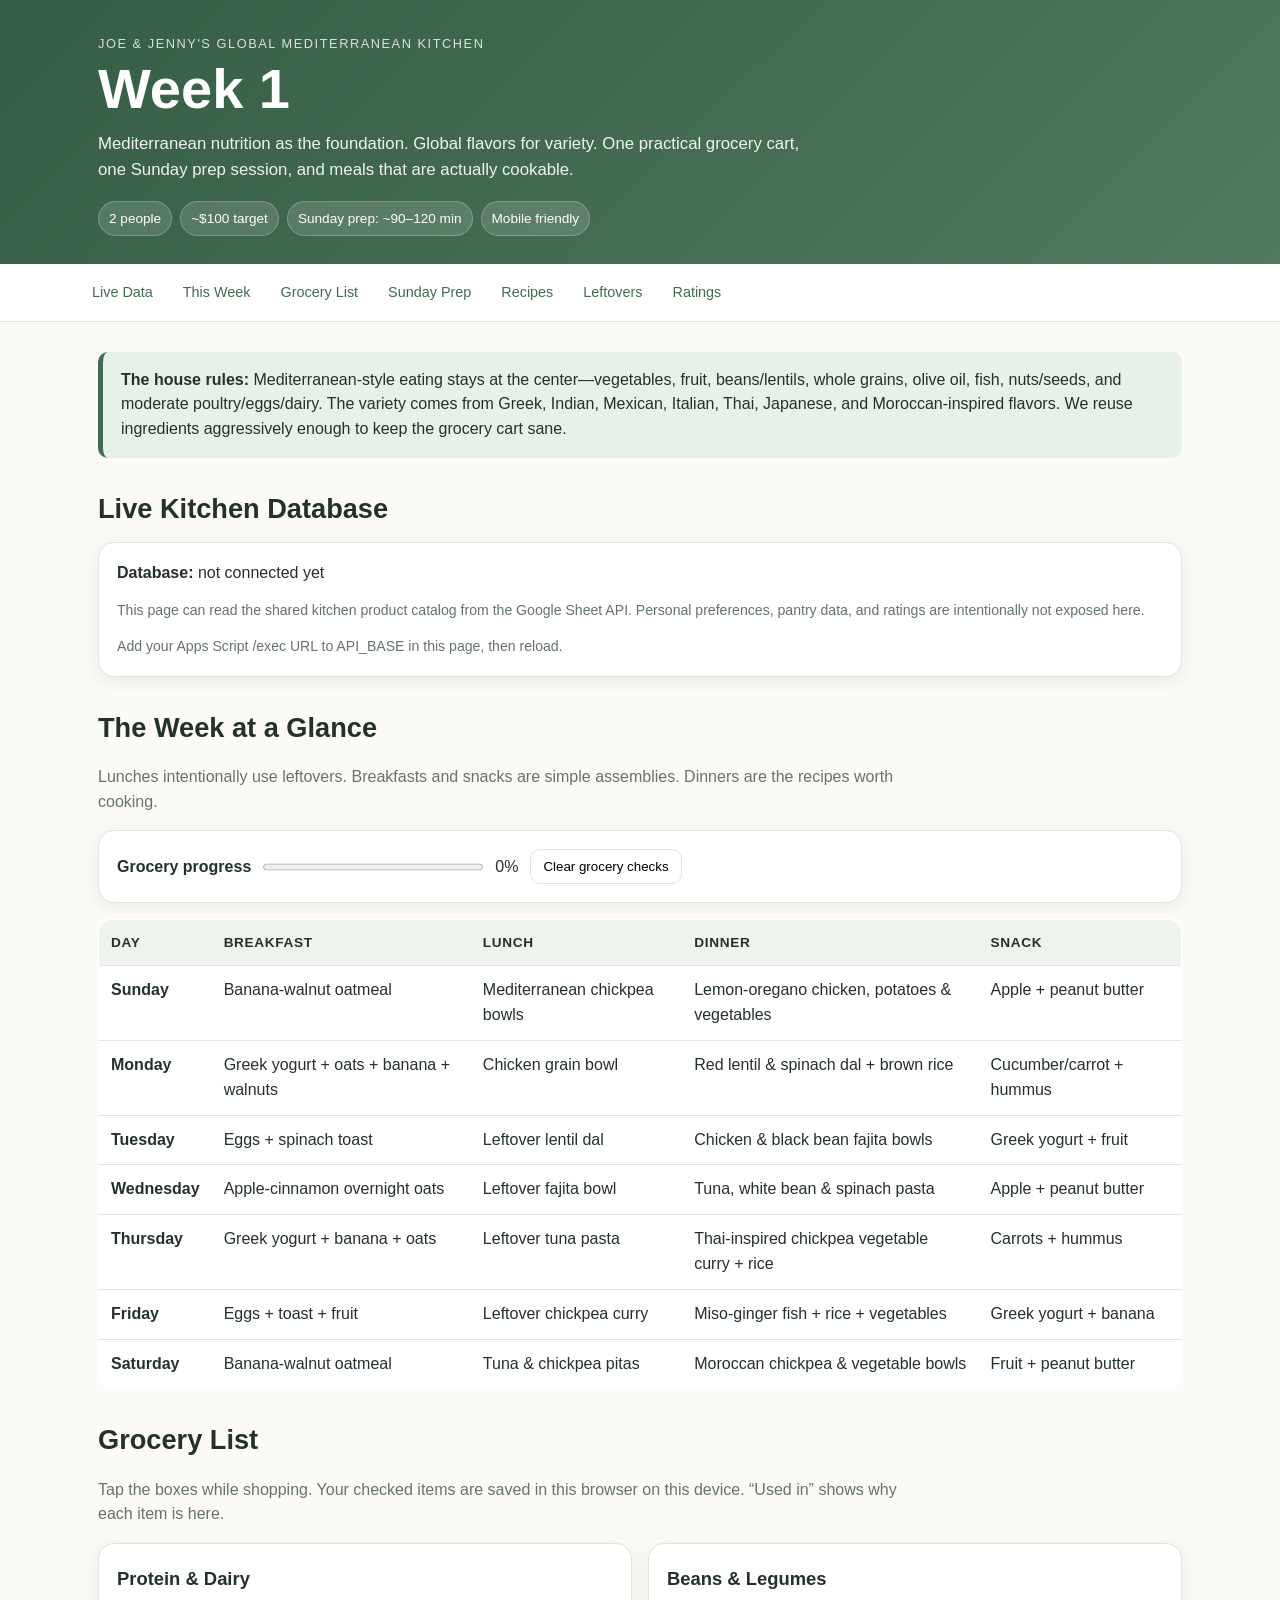
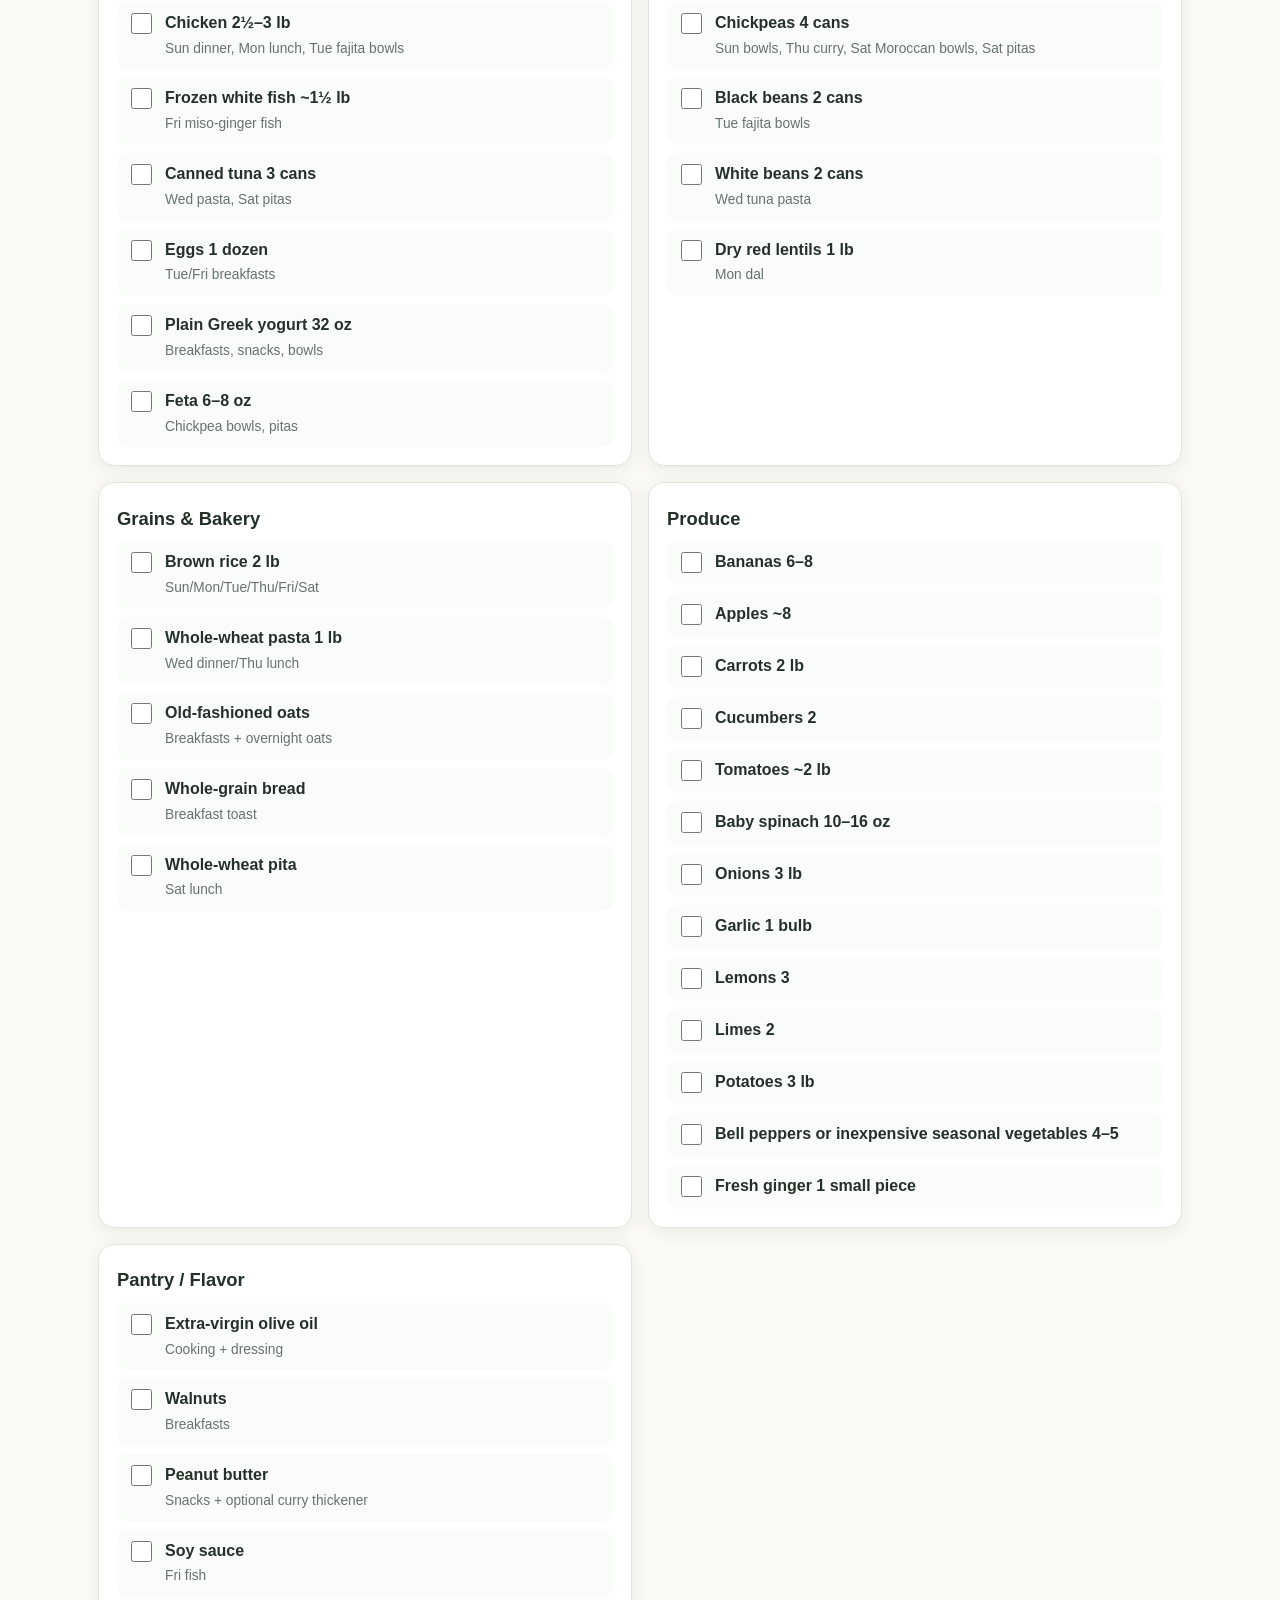
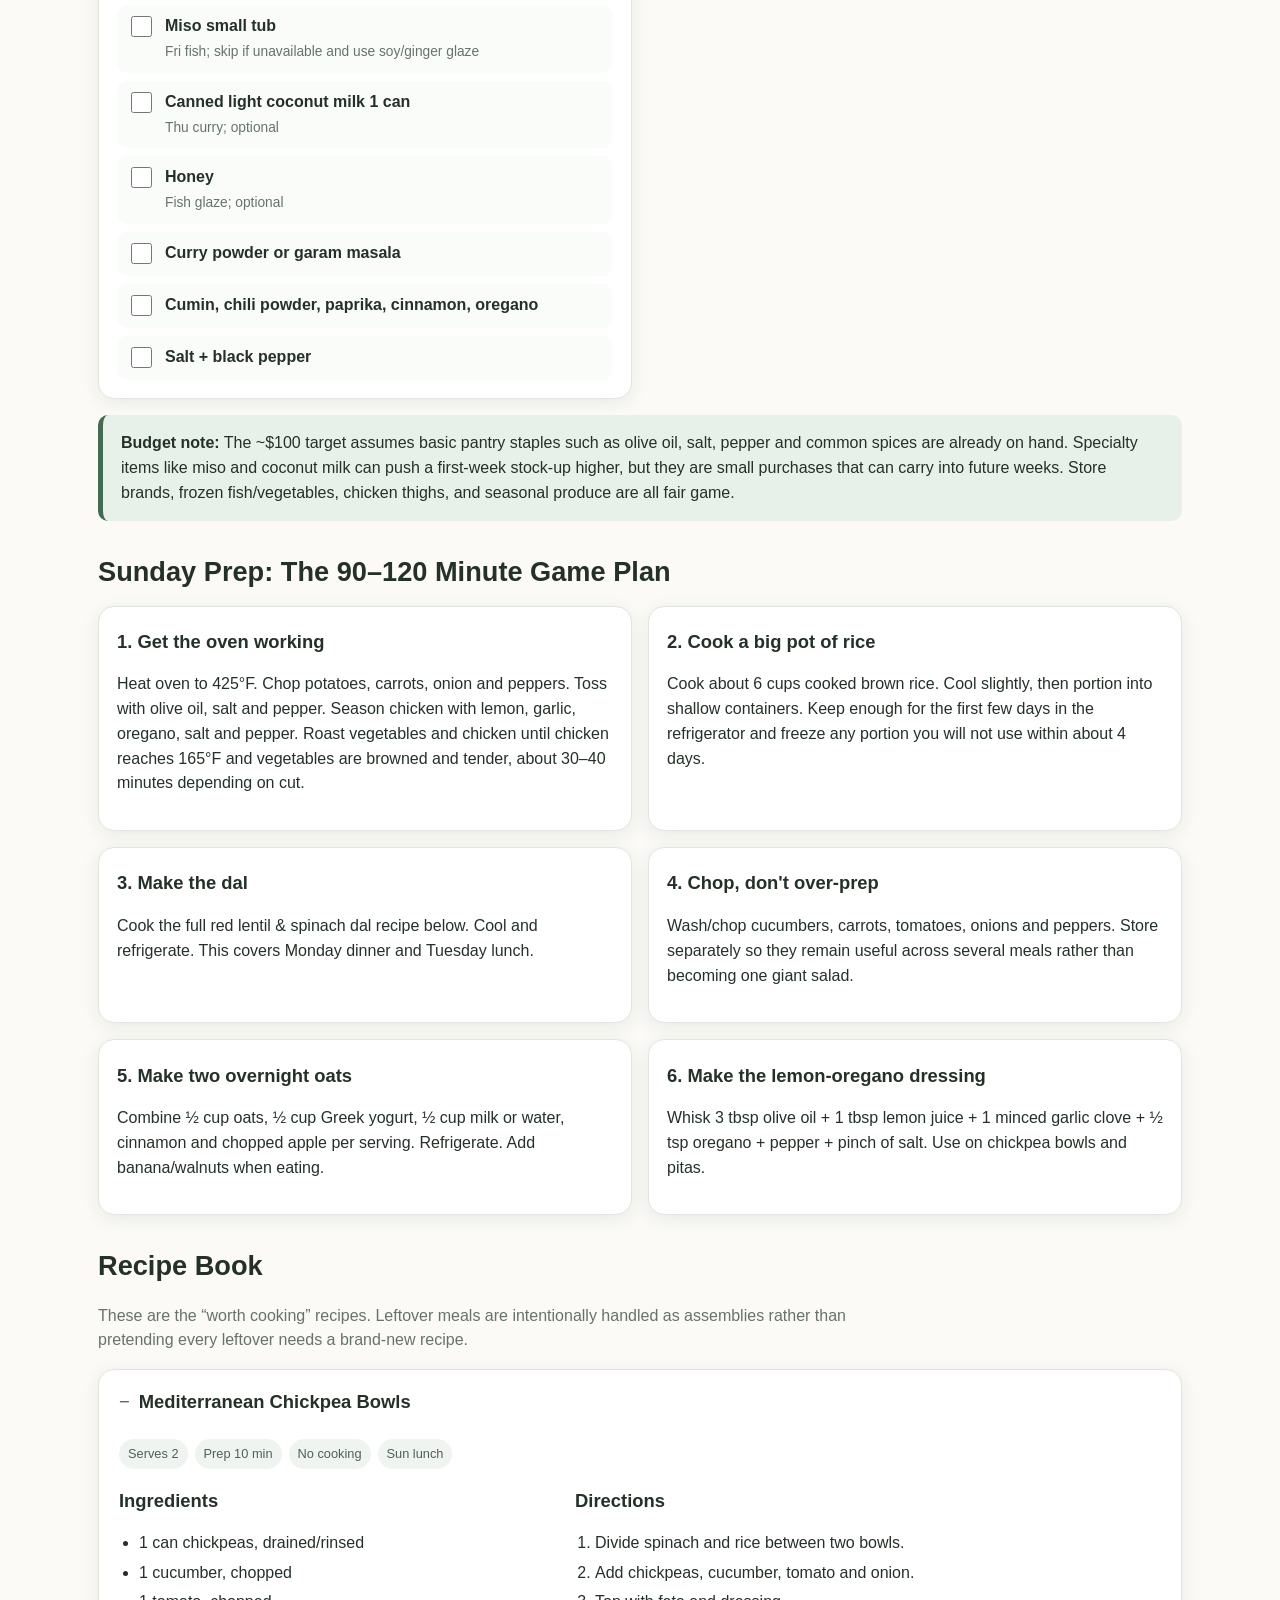
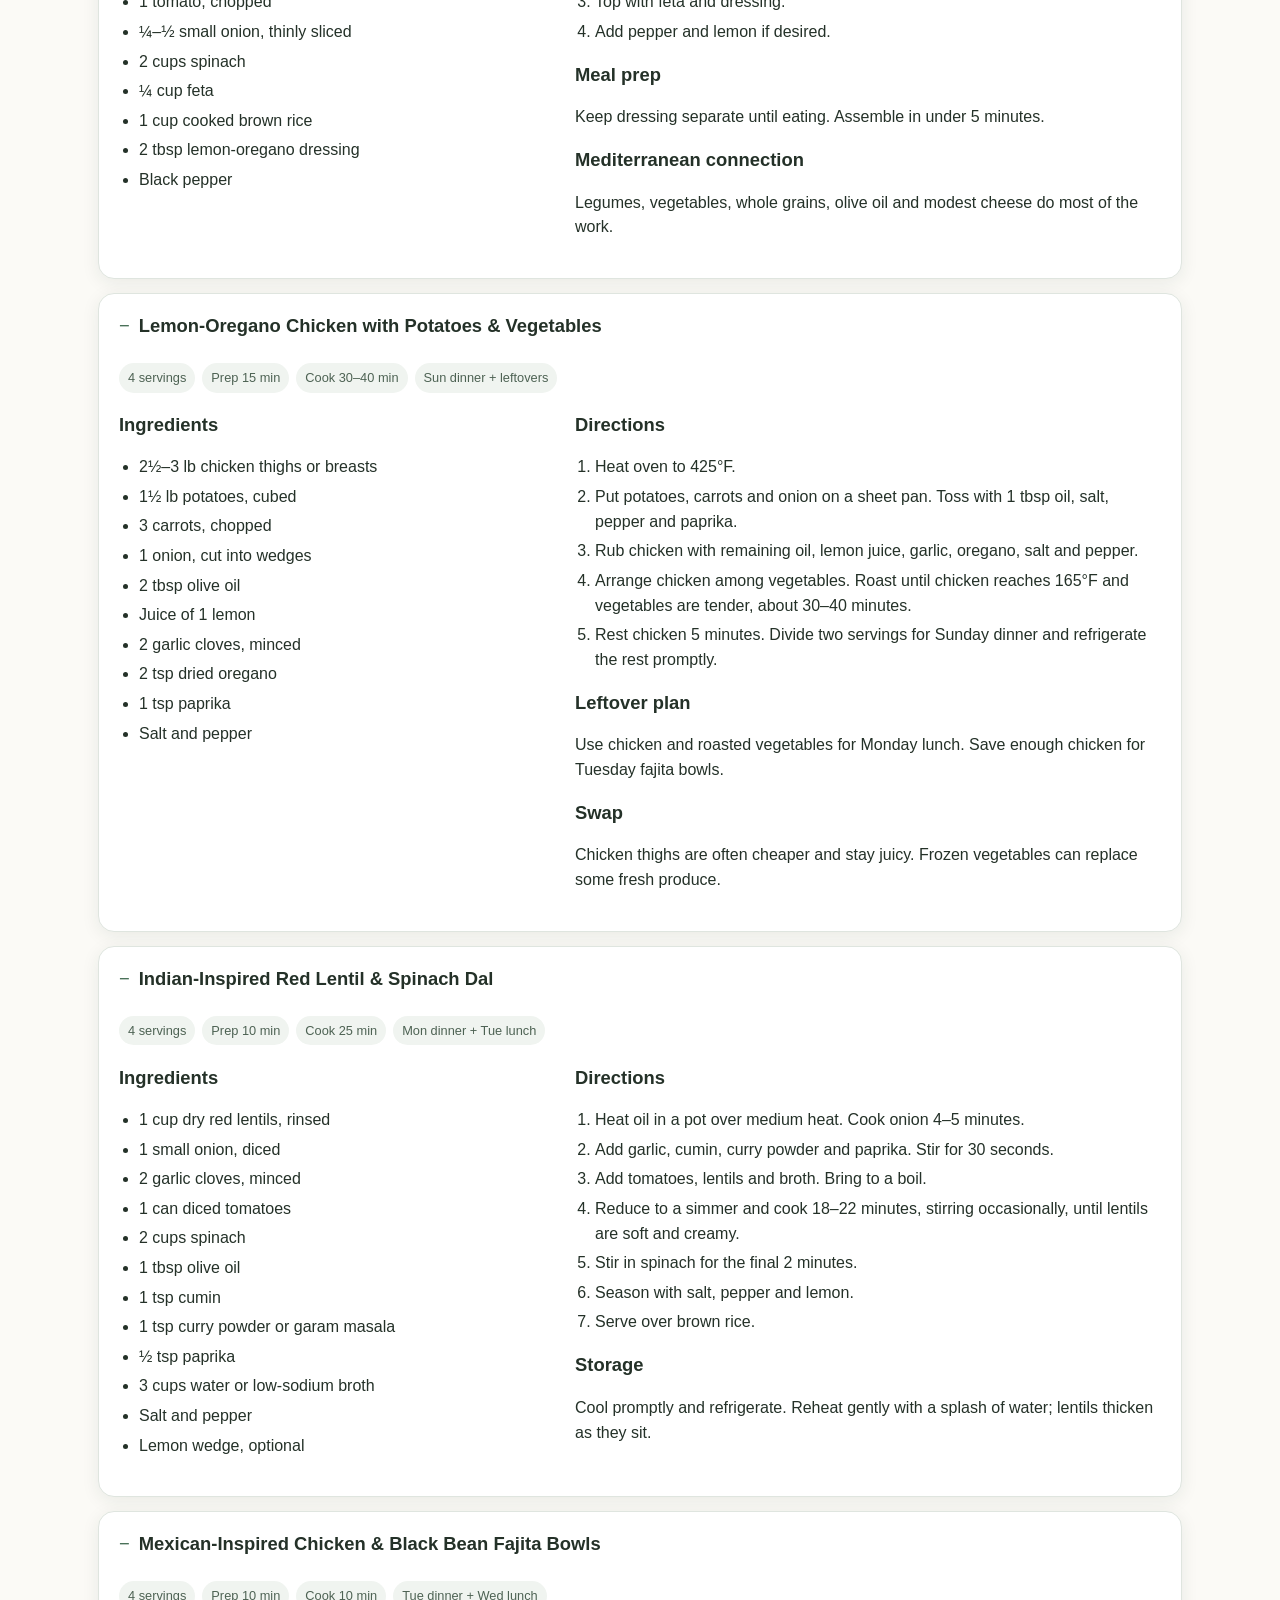
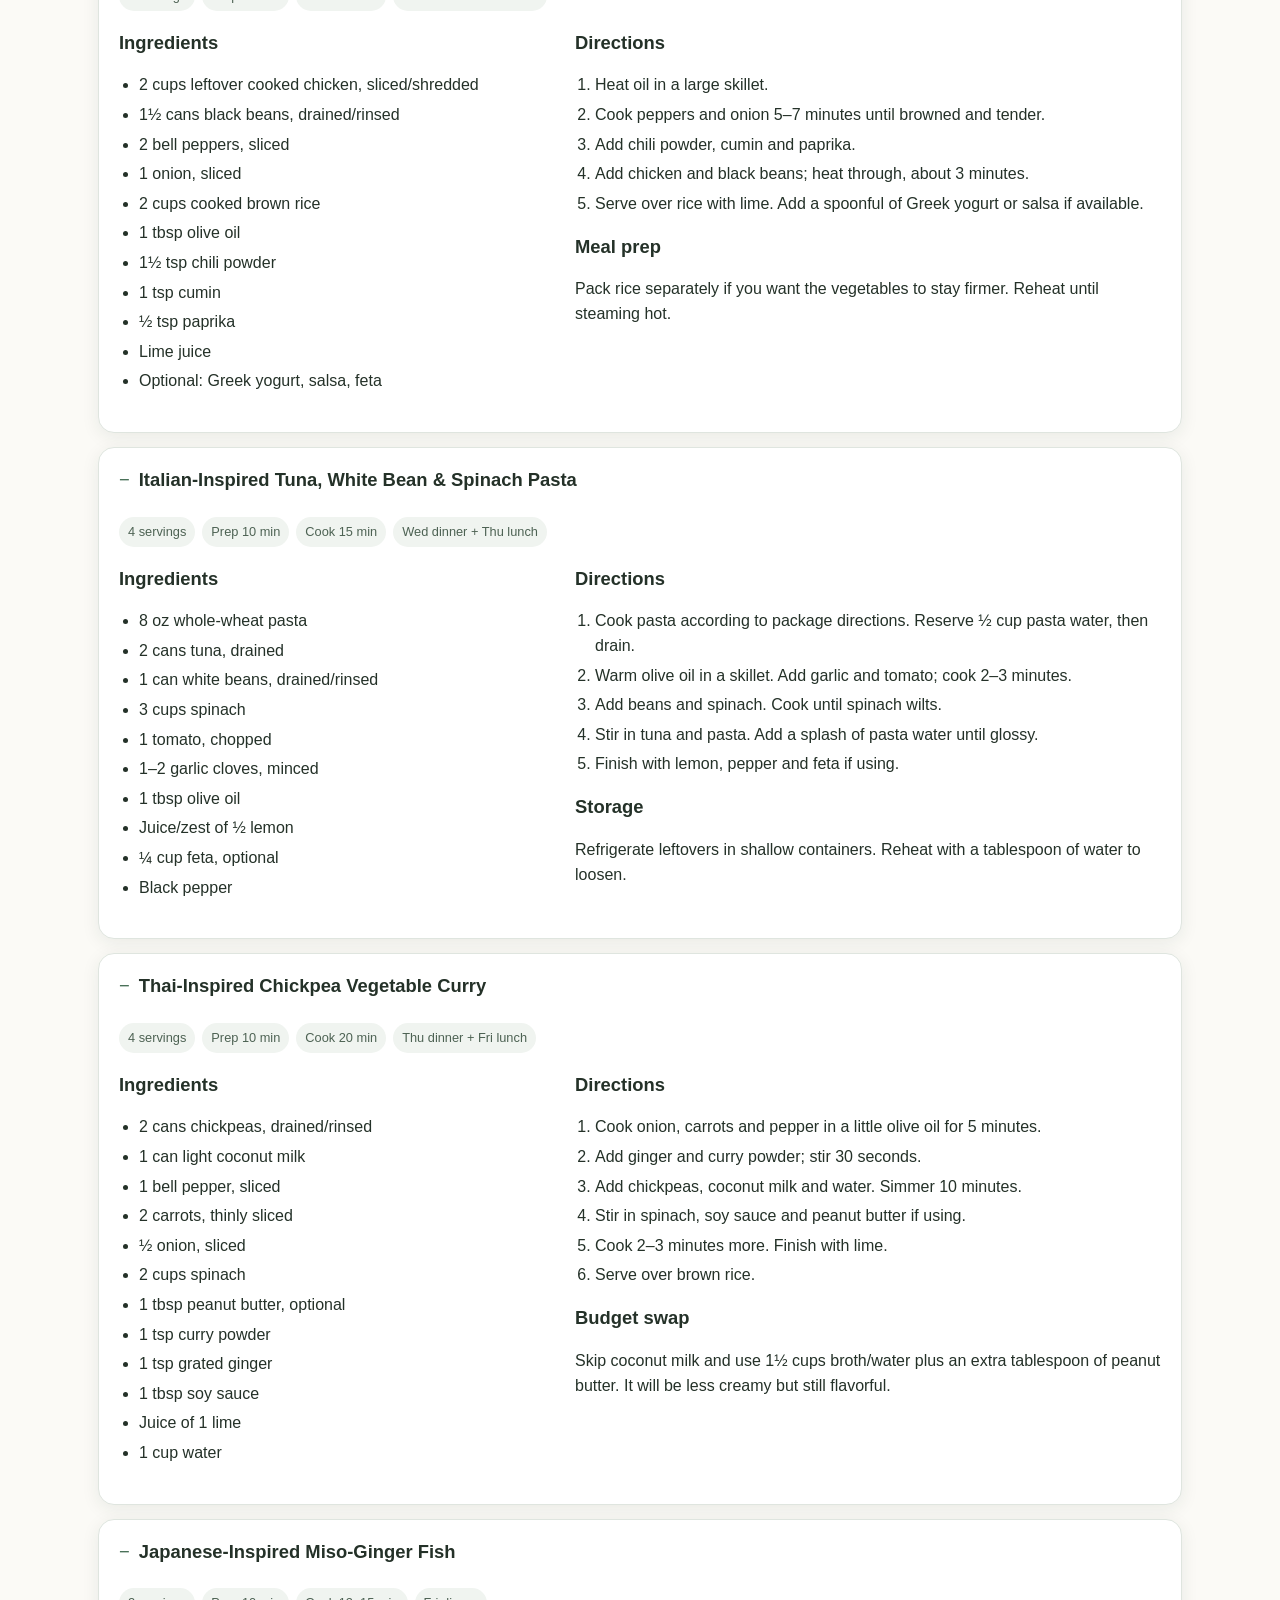
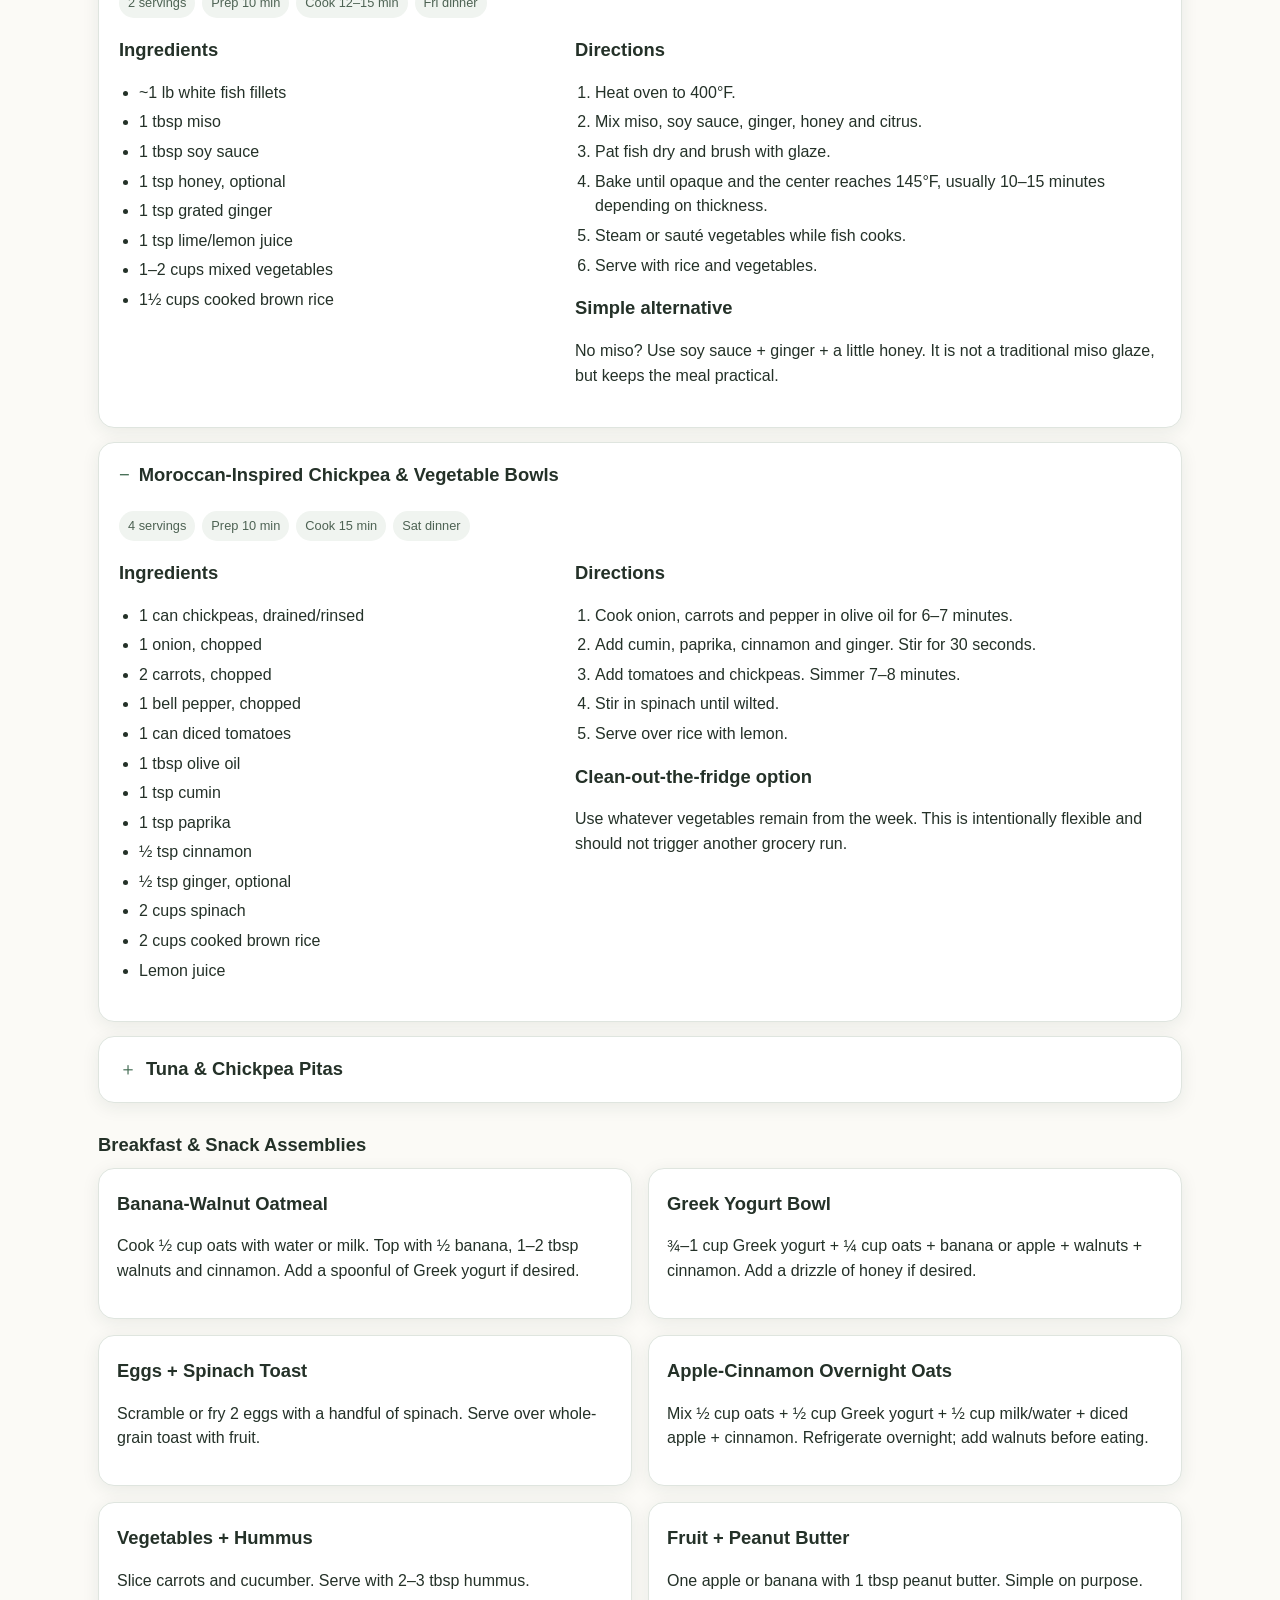
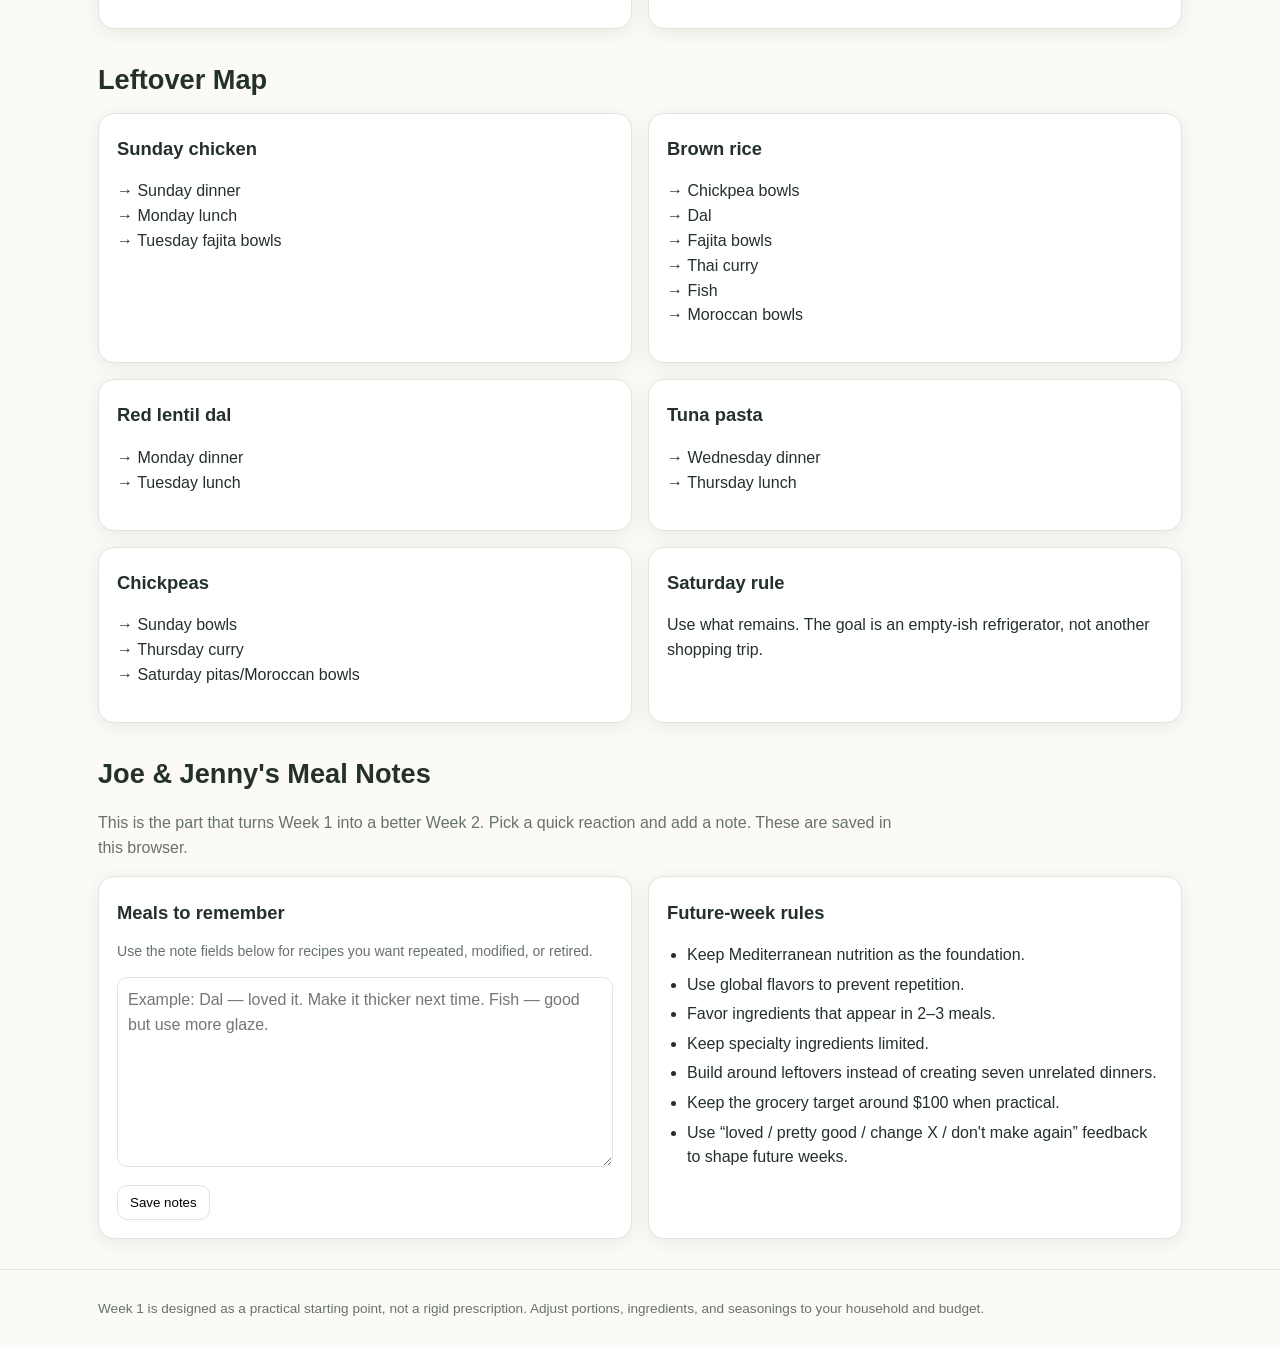
==== commit 411bb80e: "updated" ====
--- a/index.html
+++ b/index.html
@@ -1,318 +1,435 @@
-<!DOCTYPE html>
-<html lang="en">
-<head>
-<meta charset="utf-8">
-<meta name="viewport" content="width=device-width, initial-scale=1, viewport-fit=cover">
-<meta name="theme-color" content="#426b52">
-<title>Joe & Jenny's Global Mediterranean Kitchen — Week 1</title>
-<style>
-:root{
-  --ink:#243128; --muted:#66736a; --green:#426b52; --green2:#e8f0ea;
-  --cream:#fbfaf6; --card:#fff; --line:#dfe5df; --gold:#b07b32;
-  --shadow:0 4px 18px rgba(30,45,35,.08); --radius:16px;
-}
-*{box-sizing:border-box}
-html{scroll-behavior:smooth}
-body{margin:0;background:var(--cream);color:var(--ink);font-family:-apple-system,BlinkMacSystemFont,"Segoe UI",Roboto,Arial,sans-serif;line-height:1.55}
-a{color:var(--green);text-decoration:none}
-.container{max-width:1120px;margin:auto;padding:0 18px}
-header{background:linear-gradient(135deg,#355d45,#52795e);color:white;padding:34px 0 28px}
-.eyebrow{font-size:.8rem;letter-spacing:.12em;text-transform:uppercase;opacity:.8}
-h1{font-size:clamp(2rem,7vw,3.5rem);line-height:1.08;margin:.35rem 0 .7rem}
-.subtitle{font-size:1.05rem;max-width:720px;opacity:.92}
-.badges{display:flex;flex-wrap:wrap;gap:8px;margin-top:18px}
-.badge{background:rgba(255,255,255,.14);border:1px solid rgba(255,255,255,.22);padding:6px 10px;border-radius:999px;font-size:.85rem}
-nav{position:sticky;top:0;z-index:20;background:rgba(255,255,255,.95);backdrop-filter:blur(10px);border-bottom:1px solid var(--line)}
-.navscroll{display:flex;gap:6px;overflow-x:auto;padding:9px 0}
-.navscroll a{white-space:nowrap;padding:8px 12px;border-radius:999px;font-size:.9rem}
-.navscroll a:hover{background:var(--green2)}
-main{padding:24px 0 60px}
-section{scroll-margin-top:70px;margin:30px 0}
-h2{font-size:1.7rem;margin:0 0 12px}
-h3{margin:.2rem 0 .5rem;font-size:1.15rem}
-.lead{color:var(--muted);max-width:800px}
-.grid{display:grid;gap:16px}
-.grid2{grid-template-columns:repeat(2,minmax(0,1fr))}
-.grid3{grid-template-columns:repeat(3,minmax(0,1fr))}
-.card{background:var(--card);border:1px solid var(--line);border-radius:var(--radius);padding:18px;box-shadow:var(--shadow)}
-.callout{border-left:5px solid var(--green);background:var(--green2);padding:16px 18px;border-radius:10px}
-table{width:100%;border-collapse:collapse;background:white;border:1px solid var(--line);border-radius:14px;overflow:hidden}
-th,td{text-align:left;vertical-align:top;padding:12px;border-bottom:1px solid var(--line)}
-th{background:#eef3ee;font-size:.85rem;text-transform:uppercase;letter-spacing:.05em}
-tr:last-child td{border-bottom:0}
-.day{font-weight:700;white-space:nowrap}
-.mealtype{font-size:.72rem;color:var(--muted);text-transform:uppercase;letter-spacing:.06em}
-.checklist{display:grid;gap:8px}
-.check{display:flex;gap:10px;align-items:flex-start;padding:9px 10px;border-radius:10px;background:#fafcfa}
-.check:hover{background:#f1f6f2}
-.check input{width:21px;height:21px;accent-color:var(--green);margin-top:2px;flex:0 0 auto}
-.check.done span{text-decoration:line-through;color:#89948c}
-.qty{font-weight:600}
-.used{color:var(--muted);font-size:.86rem}
-.recipe{border:1px solid var(--line);border-radius:var(--radius);background:#fff;box-shadow:var(--shadow);margin:14px 0;overflow:hidden}
-.recipe summary{cursor:pointer;padding:18px 20px;font-weight:700;font-size:1.15rem;list-style:none}
-.recipe summary::-webkit-details-marker{display:none}
-.recipe summary:before{content:"＋";display:inline-block;margin-right:9px;color:var(--green);font-weight:500}
-.recipe[open] summary:before{content:"−"}
-.recipebody{padding:0 20px 22px}
-.meta{display:flex;flex-wrap:wrap;gap:7px;margin:4px 0 15px}
-.pill{background:#f0f4f0;color:#4d6253;border-radius:999px;padding:5px 9px;font-size:.8rem}
-.recipegrid{display:grid;grid-template-columns:1fr 1.35fr;gap:22px}
-ul,ol{padding-left:1.25rem}
-li{margin:.3rem 0}
-.small{font-size:.88rem;color:var(--muted)}
-.rating{display:flex;flex-wrap:wrap;gap:8px;margin-top:10px}
-.rating label{border:1px solid var(--line);padding:7px 10px;border-radius:999px;font-size:.82rem}
-.rating input{margin-right:5px}
-.progressbox{display:flex;align-items:center;gap:12px;flex-wrap:wrap}
-progress{width:220px;height:14px;accent-color:var(--green)}
-footer{border-top:1px solid var(--line);padding:28px 0;color:var(--muted);font-size:.85rem}
-button{border:1px solid var(--line);background:white;border-radius:10px;padding:9px 12px;cursor:pointer}
-button:hover{background:#f1f5f1}
-.print{float:right}
-@media(max-width:760px){
-  .container{padding:0 13px}
-  header{padding:27px 0 23px}
-  .grid2,.grid3,.recipegrid{grid-template-columns:1fr}
-  table,thead,tbody,tr,th,td{display:block}
-  thead{display:none}
-  tr{padding:12px 0;border-bottom:1px solid var(--line)}
-  td{border:0;padding:4px 12px}
-  td:before{content:attr(data-label);display:block;font-size:.7rem;text-transform:uppercase;letter-spacing:.06em;color:var(--muted);font-weight:700}
-  .day{padding-top:10px}
-  .print{float:none}
-}
-@media print{
-  nav,.print,button{display:none!important}
-  body{background:white;font-size:10.5pt}
-  header{background:white;color:#000;border-bottom:2px solid #444}
-  .card,.recipe,table{box-shadow:none}
-  .recipe{break-inside:avoid}
-  .recipe[open] summary{border-bottom:1px solid #ddd}
-  .recipebody{display:block!important}
-  section{margin:22px 0}
-}
-</style>
-</head>
-<body>
-<header>
-<div class="container">
-<div class="eyebrow">Joe & Jenny's Global Mediterranean Kitchen</div>
-<h1>Week 1</h1>
-<div class="subtitle">Mediterranean nutrition as the foundation. Global flavors for variety. One practical grocery cart, one Sunday prep session, and meals that are actually cookable.</div>
-<div class="badges">
-<span class="badge">2 people</span><span class="badge">~$100 target</span><span class="badge">Sunday prep: ~90–120 min</span><span class="badge">Mobile friendly</span>
-</div>
-</div>
-</header>
-
-<nav><div class="container navscroll">
-<a href="#week">This Week</a><a href="#grocery">Grocery List</a><a href="#prep">Sunday Prep</a><a href="#recipes">Recipes</a><a href="#leftovers">Leftovers</a><a href="#notes">Ratings</a>
-</div></nav>
-
-<main class="container">
-<section id="intro">
-<div class="callout">
-<strong>The house rules:</strong> Mediterranean-style eating stays at the center—vegetables, fruit, beans/lentils, whole grains, olive oil, fish, nuts/seeds, and moderate poultry/eggs/dairy. The variety comes from Greek, Indian, Mexican, Italian, Thai, Japanese, and Moroccan-inspired flavors. We reuse ingredients aggressively enough to keep the grocery cart sane.
-</div>
-</section>
-
-<section id="week">
-<h2>The Week at a Glance</h2>
-<p class="lead">Lunches intentionally use leftovers. Breakfasts and snacks are simple assemblies. Dinners are the recipes worth cooking.</p>
-<div class="card" style="margin-bottom:16px">
-<div class="progressbox"><strong>Grocery progress</strong><progress id="groceryProgress" value="0" max="1"></progress><span id="progressText">0%</span><button onclick="clearChecks()">Clear grocery checks</button></div>
-</div>
-<table>
-<thead><tr><th>Day</th><th>Breakfast</th><th>Lunch</th><th>Dinner</th><th>Snack</th></tr></thead>
-<tbody>
-<tr><td class="day" data-label="Day">Sunday</td><td data-label="Breakfast">Banana-walnut oatmeal</td><td data-label="Lunch">Mediterranean chickpea bowls</td><td data-label="Dinner">Lemon-oregano chicken, potatoes & vegetables</td><td data-label="Snack">Apple + peanut butter</td></tr>
-<tr><td class="day" data-label="Day">Monday</td><td data-label="Breakfast">Greek yogurt + oats + banana + walnuts</td><td data-label="Lunch">Chicken grain bowl</td><td data-label="Dinner">Red lentil & spinach dal + brown rice</td><td data-label="Snack">Cucumber/carrot + hummus</td></tr>
-<tr><td class="day" data-label="Day">Tuesday</td><td data-label="Breakfast">Eggs + spinach toast</td><td data-label="Lunch">Leftover lentil dal</td><td data-label="Dinner">Chicken & black bean fajita bowls</td><td data-label="Snack">Greek yogurt + fruit</td></tr>
-<tr><td class="day" data-label="Day">Wednesday</td><td data-label="Breakfast">Apple-cinnamon overnight oats</td><td data-label="Lunch">Leftover fajita bowl</td><td data-label="Dinner">Tuna, white bean & spinach pasta</td><td data-label="Snack">Apple + peanut butter</td></tr>
-<tr><td class="day" data-label="Day">Thursday</td><td data-label="Breakfast">Greek yogurt + banana + oats</td><td data-label="Lunch">Leftover tuna pasta</td><td data-label="Dinner">Thai-inspired chickpea vegetable curry + rice</td><td data-label="Snack">Carrots + hummus</td></tr>
-<tr><td class="day" data-label="Day">Friday</td><td data-label="Breakfast">Eggs + toast + fruit</td><td data-label="Lunch">Leftover chickpea curry</td><td data-label="Dinner">Miso-ginger fish + rice + vegetables</td><td data-label="Snack">Greek yogurt + banana</td></tr>
-<tr><td class="day" data-label="Day">Saturday</td><td data-label="Breakfast">Banana-walnut oatmeal</td><td data-label="Lunch">Tuna & chickpea pitas</td><td data-label="Dinner">Moroccan chickpea & vegetable bowls</td><td data-label="Snack">Fruit + peanut butter</td></tr>
-</tbody>
-</table>
-</section>
-
-<section id="grocery">
-<h2>Grocery List</h2>
-<p class="lead">Tap the boxes while shopping. Your checked items are saved in this browser on this device. “Used in” shows why each item is here.</p>
-
-<div class="grid grid2">
-<div class="card"><h3>Protein & Dairy</h3><div class="checklist">
-<label class="check"><input type="checkbox" data-g><span><b>Chicken</b> <span class="qty">2½–3 lb</span><br><span class="used">Sun dinner, Mon lunch, Tue fajita bowls</span></span></label>
-<label class="check"><input type="checkbox" data-g><span><b>Frozen white fish</b> <span class="qty">~1½ lb</span><br><span class="used">Fri miso-ginger fish</span></span></label>
-<label class="check"><input type="checkbox" data-g><span><b>Canned tuna</b> <span class="qty">3 cans</span><br><span class="used">Wed pasta, Sat pitas</span></span></label>
-<label class="check"><input type="checkbox" data-g><span><b>Eggs</b> <span class="qty">1 dozen</span><br><span class="used">Tue/Fri breakfasts</span></span></label>
-<label class="check"><input type="checkbox" data-g><span><b>Plain Greek yogurt</b> <span class="qty">32 oz</span><br><span class="used">Breakfasts, snacks, bowls</span></span></label>
-<label class="check"><input type="checkbox" data-g><span><b>Feta</b> <span class="qty">6–8 oz</span><br><span class="used">Chickpea bowls, pitas</span></span></label>
-</div></div>
-
-<div class="card"><h3>Beans & Legumes</h3><div class="checklist">
-<label class="check"><input type="checkbox" data-g><span><b>Chickpeas</b> <span class="qty">4 cans</span><br><span class="used">Sun bowls, Thu curry, Sat Moroccan bowls, Sat pitas</span></span></label>
-<label class="check"><input type="checkbox" data-g><span><b>Black beans</b> <span class="qty">2 cans</span><br><span class="used">Tue fajita bowls</span></span></label>
-<label class="check"><input type="checkbox" data-g><span><b>White beans</b> <span class="qty">2 cans</span><br><span class="used">Wed tuna pasta</span></span></label>
-<label class="check"><input type="checkbox" data-g><span><b>Dry red lentils</b> <span class="qty">1 lb</span><br><span class="used">Mon dal</span></span></label>
-</div></div>
-
-<div class="card"><h3>Grains & Bakery</h3><div class="checklist">
-<label class="check"><input type="checkbox" data-g><span><b>Brown rice</b> <span class="qty">2 lb</span><br><span class="used">Sun/Mon/Tue/Thu/Fri/Sat</span></span></label>
-<label class="check"><input type="checkbox" data-g><span><b>Whole-wheat pasta</b> <span class="qty">1 lb</span><br><span class="used">Wed dinner/Thu lunch</span></span></label>
-<label class="check"><input type="checkbox" data-g><span><b>Old-fashioned oats</b><br><span class="used">Breakfasts + overnight oats</span></span></label>
-<label class="check"><input type="checkbox" data-g><span><b>Whole-grain bread</b><br><span class="used">Breakfast toast</span></span></label>
-<label class="check"><input type="checkbox" data-g><span><b>Whole-wheat pita</b><br><span class="used">Sat lunch</span></span></label>
-</div></div>
-
-<div class="card"><h3>Produce</h3><div class="checklist">
-<label class="check"><input type="checkbox" data-g><span><b>Bananas</b> <span class="qty">6–8</span></span></label>
-<label class="check"><input type="checkbox" data-g><span><b>Apples</b> <span class="qty">~8</span></span></label>
-<label class="check"><input type="checkbox" data-g><span><b>Carrots</b> <span class="qty">2 lb</span></span></label>
-<label class="check"><input type="checkbox" data-g><span><b>Cucumbers</b> <span class="qty">2</span></span></label>
-<label class="check"><input type="checkbox" data-g><span><b>Tomatoes</b> <span class="qty">~2 lb</span></span></label>
-<label class="check"><input type="checkbox" data-g><span><b>Baby spinach</b> <span class="qty">10–16 oz</span></span></label>
-<label class="check"><input type="checkbox" data-g><span><b>Onions</b> <span class="qty">3 lb</span></span></label>
-<label class="check"><input type="checkbox" data-g><span><b>Garlic</b> <span class="qty">1 bulb</span></span></label>
-<label class="check"><input type="checkbox" data-g><span><b>Lemons</b> <span class="qty">3</span></span></label>
-<label class="check"><input type="checkbox" data-g><span><b>Limes</b> <span class="qty">2</span></span></label>
-<label class="check"><input type="checkbox" data-g><span><b>Potatoes</b> <span class="qty">3 lb</span></span></label>
-<label class="check"><input type="checkbox" data-g><span><b>Bell peppers or inexpensive seasonal vegetables</b> <span class="qty">4–5</span></span></label>
-<label class="check"><input type="checkbox" data-g><span><b>Fresh ginger</b> <span class="qty">1 small piece</span></span></label>
-</div></div>
-
-<div class="card"><h3>Pantry / Flavor</h3><div class="checklist">
-<label class="check"><input type="checkbox" data-g><span><b>Extra-virgin olive oil</b><br><span class="used">Cooking + dressing</span></span></label>
-<label class="check"><input type="checkbox" data-g><span><b>Walnuts</b><br><span class="used">Breakfasts</span></span></label>
-<label class="check"><input type="checkbox" data-g><span><b>Peanut butter</b><br><span class="used">Snacks + optional curry thickener</span></span></label>
-<label class="check"><input type="checkbox" data-g><span><b>Soy sauce</b><br><span class="used">Fri fish</span></span></label>
-<label class="check"><input type="checkbox" data-g><span><b>Miso</b> <span class="qty">small tub</span><br><span class="used">Fri fish; skip if unavailable and use soy/ginger glaze</span></span></label>
-<label class="check"><input type="checkbox" data-g><span><b>Canned light coconut milk</b> <span class="qty">1 can</span><br><span class="used">Thu curry; optional</span></span></label>
-<label class="check"><input type="checkbox" data-g><span><b>Honey</b><br><span class="used">Fish glaze; optional</span></span></label>
-<label class="check"><input type="checkbox" data-g><span><b>Curry powder or garam masala</b></span></label>
-<label class="check"><input type="checkbox" data-g><span><b>Cumin, chili powder, paprika, cinnamon, oregano</b></span></label>
-<label class="check"><input type="checkbox" data-g><span><b>Salt + black pepper</b></span></label>
-</div></div>
-</div>
-<div class="callout" style="margin-top:16px"><strong>Budget note:</strong> The ~$100 target assumes basic pantry staples such as olive oil, salt, pepper and common spices are already on hand. Specialty items like miso and coconut milk can push a first-week stock-up higher, but they are small purchases that can carry into future weeks. Store brands, frozen fish/vegetables, chicken thighs, and seasonal produce are all fair game.</div>
-</section>
-
-<section id="prep">
-<h2>Sunday Prep: The 90–120 Minute Game Plan</h2>
-<div class="grid grid2">
-<div class="card"><h3>1. Get the oven working</h3><p>Heat oven to 425°F. Chop potatoes, carrots, onion and peppers. Toss with olive oil, salt and pepper. Season chicken with lemon, garlic, oregano, salt and pepper. Roast vegetables and chicken until chicken reaches 165°F and vegetables are browned and tender, about 30–40 minutes depending on cut.</p></div>
-<div class="card"><h3>2. Cook a big pot of rice</h3><p>Cook about 6 cups cooked brown rice. Cool slightly, then portion into shallow containers. Keep enough for the first few days in the refrigerator and freeze any portion you will not use within about 4 days.</p></div>
-<div class="card"><h3>3. Make the dal</h3><p>Cook the full red lentil & spinach dal recipe below. Cool and refrigerate. This covers Monday dinner and Tuesday lunch.</p></div>
-<div class="card"><h3>4. Chop, don't over-prep</h3><p>Wash/chop cucumbers, carrots, tomatoes, onions and peppers. Store separately so they remain useful across several meals rather than becoming one giant salad.</p></div>
-<div class="card"><h3>5. Make two overnight oats</h3><p>Combine ½ cup oats, ½ cup Greek yogurt, ½ cup milk or water, cinnamon and chopped apple per serving. Refrigerate. Add banana/walnuts when eating.</p></div>
-<div class="card"><h3>6. Make the lemon-oregano dressing</h3><p>Whisk 3 tbsp olive oil + 1 tbsp lemon juice + 1 minced garlic clove + ½ tsp oregano + pepper + pinch of salt. Use on chickpea bowls and pitas.</p></div>
-</div>
-</section>
-
-<section id="recipes">
-<h2>Recipe Book</h2>
-<p class="lead">These are the “worth cooking” recipes. Leftover meals are intentionally handled as assemblies rather than pretending every leftover needs a brand-new recipe.</p>
-
-<details class="recipe" open><summary>Mediterranean Chickpea Bowls</summary><div class="recipebody"><div class="meta"><span class="pill">Serves 2</span><span class="pill">Prep 10 min</span><span class="pill">No cooking</span><span class="pill">Sun lunch</span></div><div class="recipegrid"><div><h3>Ingredients</h3><ul><li>1 can chickpeas, drained/rinsed</li><li>1 cucumber, chopped</li><li>1 tomato, chopped</li><li>¼–½ small onion, thinly sliced</li><li>2 cups spinach</li><li>¼ cup feta</li><li>1 cup cooked brown rice</li><li>2 tbsp lemon-oregano dressing</li><li>Black pepper</li></ul></div><div><h3>Directions</h3><ol><li>Divide spinach and rice between two bowls.</li><li>Add chickpeas, cucumber, tomato and onion.</li><li>Top with feta and dressing.</li><li>Add pepper and lemon if desired.</li></ol><h3>Meal prep</h3><p>Keep dressing separate until eating. Assemble in under 5 minutes.</p><h3>Mediterranean connection</h3><p>Legumes, vegetables, whole grains, olive oil and modest cheese do most of the work.</p></div></div></div></details>
-
-<details class="recipe" open><summary>Lemon-Oregano Chicken with Potatoes & Vegetables</summary><div class="recipebody"><div class="meta"><span class="pill">4 servings</span><span class="pill">Prep 15 min</span><span class="pill">Cook 30–40 min</span><span class="pill">Sun dinner + leftovers</span></div><div class="recipegrid"><div><h3>Ingredients</h3><ul><li>2½–3 lb chicken thighs or breasts</li><li>1½ lb potatoes, cubed</li><li>3 carrots, chopped</li><li>1 onion, cut into wedges</li><li>2 tbsp olive oil</li><li>Juice of 1 lemon</li><li>2 garlic cloves, minced</li><li>2 tsp dried oregano</li><li>1 tsp paprika</li><li>Salt and pepper</li></ul></div><div><h3>Directions</h3><ol><li>Heat oven to 425°F.</li><li>Put potatoes, carrots and onion on a sheet pan. Toss with 1 tbsp oil, salt, pepper and paprika.</li><li>Rub chicken with remaining oil, lemon juice, garlic, oregano, salt and pepper.</li><li>Arrange chicken among vegetables. Roast until chicken reaches 165°F and vegetables are tender, about 30–40 minutes.</li><li>Rest chicken 5 minutes. Divide two servings for Sunday dinner and refrigerate the rest promptly.</li></ol><h3>Leftover plan</h3><p>Use chicken and roasted vegetables for Monday lunch. Save enough chicken for Tuesday fajita bowls.</p><h3>Swap</h3><p>Chicken thighs are often cheaper and stay juicy. Frozen vegetables can replace some fresh produce.</p></div></div></div></details>
-
-<details class="recipe" open><summary>Indian-Inspired Red Lentil & Spinach Dal</summary><div class="recipebody"><div class="meta"><span class="pill">4 servings</span><span class="pill">Prep 10 min</span><span class="pill">Cook 25 min</span><span class="pill">Mon dinner + Tue lunch</span></div><div class="recipegrid"><div><h3>Ingredients</h3><ul><li>1 cup dry red lentils, rinsed</li><li>1 small onion, diced</li><li>2 garlic cloves, minced</li><li>1 can diced tomatoes</li><li>2 cups spinach</li><li>1 tbsp olive oil</li><li>1 tsp cumin</li><li>1 tsp curry powder or garam masala</li><li>½ tsp paprika</li><li>3 cups water or low-sodium broth</li><li>Salt and pepper</li><li>Lemon wedge, optional</li></ul></div><div><h3>Directions</h3><ol><li>Heat oil in a pot over medium heat. Cook onion 4–5 minutes.</li><li>Add garlic, cumin, curry powder and paprika. Stir for 30 seconds.</li><li>Add tomatoes, lentils and broth. Bring to a boil.</li><li>Reduce to a simmer and cook 18–22 minutes, stirring occasionally, until lentils are soft and creamy.</li><li>Stir in spinach for the final 2 minutes.</li><li>Season with salt, pepper and lemon.</li><li>Serve over brown rice.</li></ol><h3>Storage</h3><p>Cool promptly and refrigerate. Reheat gently with a splash of water; lentils thicken as they sit.</p></div></div></div></details>
-
-<details class="recipe" open><summary>Mexican-Inspired Chicken & Black Bean Fajita Bowls</summary><div class="recipebody"><div class="meta"><span class="pill">4 servings</span><span class="pill">Prep 10 min</span><span class="pill">Cook 10 min</span><span class="pill">Tue dinner + Wed lunch</span></div><div class="recipegrid"><div><h3>Ingredients</h3><ul><li>2 cups leftover cooked chicken, sliced/shredded</li><li>1½ cans black beans, drained/rinsed</li><li>2 bell peppers, sliced</li><li>1 onion, sliced</li><li>2 cups cooked brown rice</li><li>1 tbsp olive oil</li><li>1½ tsp chili powder</li><li>1 tsp cumin</li><li>½ tsp paprika</li><li>Lime juice</li><li>Optional: Greek yogurt, salsa, feta</li></ul></div><div><h3>Directions</h3><ol><li>Heat oil in a large skillet.</li><li>Cook peppers and onion 5–7 minutes until browned and tender.</li><li>Add chili powder, cumin and paprika.</li><li>Add chicken and black beans; heat through, about 3 minutes.</li><li>Serve over rice with lime. Add a spoonful of Greek yogurt or salsa if available.</li></ol><h3>Meal prep</h3><p>Pack rice separately if you want the vegetables to stay firmer. Reheat until steaming hot.</p></div></div></div></details>
-
-<details class="recipe" open><summary>Italian-Inspired Tuna, White Bean & Spinach Pasta</summary><div class="recipebody"><div class="meta"><span class="pill">4 servings</span><span class="pill">Prep 10 min</span><span class="pill">Cook 15 min</span><span class="pill">Wed dinner + Thu lunch</span></div><div class="recipegrid"><div><h3>Ingredients</h3><ul><li>8 oz whole-wheat pasta</li><li>2 cans tuna, drained</li><li>1 can white beans, drained/rinsed</li><li>3 cups spinach</li><li>1 tomato, chopped</li><li>1–2 garlic cloves, minced</li><li>1 tbsp olive oil</li><li>Juice/zest of ½ lemon</li><li>¼ cup feta, optional</li><li>Black pepper</li></ul></div><div><h3>Directions</h3><ol><li>Cook pasta according to package directions. Reserve ½ cup pasta water, then drain.</li><li>Warm olive oil in a skillet. Add garlic and tomato; cook 2–3 minutes.</li><li>Add beans and spinach. Cook until spinach wilts.</li><li>Stir in tuna and pasta. Add a splash of pasta water until glossy.</li><li>Finish with lemon, pepper and feta if using.</li></ol><h3>Storage</h3><p>Refrigerate leftovers in shallow containers. Reheat with a tablespoon of water to loosen.</p></div></div></div></details>
-
-<details class="recipe" open><summary>Thai-Inspired Chickpea Vegetable Curry</summary><div class="recipebody"><div class="meta"><span class="pill">4 servings</span><span class="pill">Prep 10 min</span><span class="pill">Cook 20 min</span><span class="pill">Thu dinner + Fri lunch</span></div><div class="recipegrid"><div><h3>Ingredients</h3><ul><li>2 cans chickpeas, drained/rinsed</li><li>1 can light coconut milk</li><li>1 bell pepper, sliced</li><li>2 carrots, thinly sliced</li><li>½ onion, sliced</li><li>2 cups spinach</li><li>1 tbsp peanut butter, optional</li><li>1 tsp curry powder</li><li>1 tsp grated ginger</li><li>1 tbsp soy sauce</li><li>Juice of 1 lime</li><li>1 cup water</li></ul></div><div><h3>Directions</h3><ol><li>Cook onion, carrots and pepper in a little olive oil for 5 minutes.</li><li>Add ginger and curry powder; stir 30 seconds.</li><li>Add chickpeas, coconut milk and water. Simmer 10 minutes.</li><li>Stir in spinach, soy sauce and peanut butter if using.</li><li>Cook 2–3 minutes more. Finish with lime.</li><li>Serve over brown rice.</li></ol><h3>Budget swap</h3><p>Skip coconut milk and use 1½ cups broth/water plus an extra tablespoon of peanut butter. It will be less creamy but still flavorful.</p></div></div></div></details>
-
-<details class="recipe" open><summary>Japanese-Inspired Miso-Ginger Fish</summary><div class="recipebody"><div class="meta"><span class="pill">2 servings</span><span class="pill">Prep 10 min</span><span class="pill">Cook 12–15 min</span><span class="pill">Fri dinner</span></div><div class="recipegrid"><div><h3>Ingredients</h3><ul><li>~1 lb white fish fillets</li><li>1 tbsp miso</li><li>1 tbsp soy sauce</li><li>1 tsp honey, optional</li><li>1 tsp grated ginger</li><li>1 tsp lime/lemon juice</li><li>1–2 cups mixed vegetables</li><li>1½ cups cooked brown rice</li></ul></div><div><h3>Directions</h3><ol><li>Heat oven to 400°F.</li><li>Mix miso, soy sauce, ginger, honey and citrus.</li><li>Pat fish dry and brush with glaze.</li><li>Bake until opaque and the center reaches 145°F, usually 10–15 minutes depending on thickness.</li><li>Steam or sauté vegetables while fish cooks.</li><li>Serve with rice and vegetables.</li></ol><h3>Simple alternative</h3><p>No miso? Use soy sauce + ginger + a little honey. It is not a traditional miso glaze, but keeps the meal practical.</p></div></div></div></details>
-
-<details class="recipe" open><summary>Moroccan-Inspired Chickpea & Vegetable Bowls</summary><div class="recipebody"><div class="meta"><span class="pill">4 servings</span><span class="pill">Prep 10 min</span><span class="pill">Cook 15 min</span><span class="pill">Sat dinner</span></div><div class="recipegrid"><div><h3>Ingredients</h3><ul><li>1 can chickpeas, drained/rinsed</li><li>1 onion, chopped</li><li>2 carrots, chopped</li><li>1 bell pepper, chopped</li><li>1 can diced tomatoes</li><li>1 tbsp olive oil</li><li>1 tsp cumin</li><li>1 tsp paprika</li><li>½ tsp cinnamon</li><li>½ tsp ginger, optional</li><li>2 cups spinach</li><li>2 cups cooked brown rice</li><li>Lemon juice</li></ul></div><div><h3>Directions</h3><ol><li>Cook onion, carrots and pepper in olive oil for 6–7 minutes.</li><li>Add cumin, paprika, cinnamon and ginger. Stir for 30 seconds.</li><li>Add tomatoes and chickpeas. Simmer 7–8 minutes.</li><li>Stir in spinach until wilted.</li><li>Serve over rice with lemon.</li></ol><h3>Clean-out-the-fridge option</h3><p>Use whatever vegetables remain from the week. This is intentionally flexible and should not trigger another grocery run.</p></div></div></div></details>
-
-<details class="recipe"><summary>Tuna & Chickpea Pitas</summary><div class="recipebody"><div class="meta"><span class="pill">2 servings</span><span class="pill">Prep 10 min</span><span class="pill">No cooking</span><span class="pill">Sat lunch</span></div><div class="recipegrid"><div><h3>Ingredients</h3><ul><li>1 can tuna, drained</li><li>½ can chickpeas, mashed</li><li>2 tbsp Greek yogurt</li><li>1 tsp lemon juice</li><li>¼ cucumber, diced</li><li>1 tbsp chopped onion</li><li>2 whole-wheat pitas</li><li>Spinach</li><li>Feta, optional</li></ul></div><div><h3>Directions</h3><ol><li>Mix tuna, chickpeas, yogurt, lemon, cucumber and onion.</li><li>Season with pepper.</li><li>Stuff into pitas with spinach and feta.</li></ol><p class="small">A five-minute lunch that uses ingredients already in the cart.</p></div></div></div></details>
-
-<h3 style="margin-top:28px">Breakfast & Snack Assemblies</h3>
-<div class="grid grid2">
-<div class="card"><h3>Banana-Walnut Oatmeal</h3><p>Cook ½ cup oats with water or milk. Top with ½ banana, 1–2 tbsp walnuts and cinnamon. Add a spoonful of Greek yogurt if desired.</p></div>
-<div class="card"><h3>Greek Yogurt Bowl</h3><p>¾–1 cup Greek yogurt + ¼ cup oats + banana or apple + walnuts + cinnamon. Add a drizzle of honey if desired.</p></div>
-<div class="card"><h3>Eggs + Spinach Toast</h3><p>Scramble or fry 2 eggs with a handful of spinach. Serve over whole-grain toast with fruit.</p></div>
-<div class="card"><h3>Apple-Cinnamon Overnight Oats</h3><p>Mix ½ cup oats + ½ cup Greek yogurt + ½ cup milk/water + diced apple + cinnamon. Refrigerate overnight; add walnuts before eating.</p></div>
-<div class="card"><h3>Vegetables + Hummus</h3><p>Slice carrots and cucumber. Serve with 2–3 tbsp hummus.</p></div>
-<div class="card"><h3>Fruit + Peanut Butter</h3><p>One apple or banana with 1 tbsp peanut butter. Simple on purpose.</p></div>
-</div>
-</section>
-
-<section id="leftovers">
-<h2>Leftover Map</h2>
-<div class="grid grid2">
-<div class="card"><h3>Sunday chicken</h3><p>→ Sunday dinner<br>→ Monday lunch<br>→ Tuesday fajita bowls</p></div>
-<div class="card"><h3>Brown rice</h3><p>→ Chickpea bowls<br>→ Dal<br>→ Fajita bowls<br>→ Thai curry<br>→ Fish<br>→ Moroccan bowls</p></div>
-<div class="card"><h3>Red lentil dal</h3><p>→ Monday dinner<br>→ Tuesday lunch</p></div>
-<div class="card"><h3>Tuna pasta</h3><p>→ Wednesday dinner<br>→ Thursday lunch</p></div>
-<div class="card"><h3>Chickpeas</h3><p>→ Sunday bowls<br>→ Thursday curry<br>→ Saturday pitas/Moroccan bowls</p></div>
-<div class="card"><h3>Saturday rule</h3><p>Use what remains. The goal is an empty-ish refrigerator, not another shopping trip.</p></div>
-</div>
-</section>
-
-<section id="notes">
-<h2>Joe & Jenny's Meal Notes</h2>
-<p class="lead">This is the part that turns Week 1 into a better Week 2. Pick a quick reaction and add a note. These are saved in this browser.</p>
-<div class="grid grid2">
-<div class="card"><h3>Meals to remember</h3>
-<p class="small">Use the note fields below for recipes you want repeated, modified, or retired.</p>
-<textarea id="notesBox" style="width:100%;min-height:190px;border:1px solid var(--line);border-radius:10px;padding:10px;font:inherit" placeholder="Example: Dal — loved it. Make it thicker next time. Fish — good but use more glaze."></textarea>
-<br><button onclick="saveNotes()" style="margin-top:10px">Save notes</button> <span id="saveStatus" class="small"></span>
-</div>
-<div class="card"><h3>Future-week rules</h3>
-<ul>
-<li>Keep Mediterranean nutrition as the foundation.</li>
-<li>Use global flavors to prevent repetition.</li>
-<li>Favor ingredients that appear in 2–3 meals.</li>
-<li>Keep specialty ingredients limited.</li>
-<li>Build around leftovers instead of creating seven unrelated dinners.</li>
-<li>Keep the grocery target around $100 when practical.</li>
-<li>Use “loved / pretty good / change X / don't make again” feedback to shape future weeks.</li>
-</ul>
-</div>
-</div>
-</section>
-</main>
-
-<footer><div class="container">Week 1 is designed as a practical starting point, not a rigid prescription. Adjust portions, ingredients, and seasonings to your household and budget.</div></footer>
-
-<script>
-const KEY="joe-jenny-week1-grocery";
-const NOTEKEY="joe-jenny-week1-notes";
-const boxes=[...document.querySelectorAll("input[data-g]")];
-function saveChecks(){
-  localStorage.setItem(KEY, JSON.stringify(boxes.map(x=>x.checked)));
-  updateProgress();
-}
-function loadChecks(){
-  try{
-    const vals=JSON.parse(localStorage.getItem(KEY)||"[]");
-    boxes.forEach((x,i)=>{x.checked=!!vals[i]; x.closest(".check").classList.toggle("done",x.checked)});
-  }catch(e){}
-  updateProgress();
-}
-function updateProgress(){
-  const done=boxes.filter(x=>x.checked).length;
-  const pct=boxes.length?Math.round(done/boxes.length*100):0;
-  document.getElementById("groceryProgress").value=pct/100;
-  document.getElementById("progressText").textContent=pct+"%";
-  boxes.forEach(x=>x.closest(".check").classList.toggle("done",x.checked));
-}
-boxes.forEach(x=>x.addEventListener("change",saveChecks));
-function clearChecks(){localStorage.removeItem(KEY); boxes.forEach(x=>x.checked=false); updateProgress();}
-function saveNotes(){
-  localStorage.setItem(NOTEKEY,document.getElementById("notesBox").value);
-  document.getElementById("saveStatus").textContent="Saved on this device.";
-}
-document.addEventListener("DOMContentLoaded",()=>{
-  loadChecks();
-  document.getElementById("notesBox").value=localStorage.getItem(NOTEKEY)||"";
-});
-</script>
-</body>
-</html>+<!DOCTYPE html>
+<html lang="en">
+<head>
+<meta charset="utf-8">
+<meta name="viewport" content="width=device-width, initial-scale=1, viewport-fit=cover">
+<meta name="theme-color" content="#426b52">
+<title>Joe & Jenny's Global Mediterranean Kitchen — Week 1</title>
+<style>
+:root{
+  --ink:#243128; --muted:#66736a; --green:#426b52; --green2:#e8f0ea;
+  --cream:#fbfaf6; --card:#fff; --line:#dfe5df; --gold:#b07b32;
+  --shadow:0 4px 18px rgba(30,45,35,.08); --radius:16px;
+}
+*{box-sizing:border-box}
+html{scroll-behavior:smooth}
+body{margin:0;background:var(--cream);color:var(--ink);font-family:-apple-system,BlinkMacSystemFont,"Segoe UI",Roboto,Arial,sans-serif;line-height:1.55}
+a{color:var(--green);text-decoration:none}
+.container{max-width:1120px;margin:auto;padding:0 18px}
+header{background:linear-gradient(135deg,#355d45,#52795e);color:white;padding:34px 0 28px}
+.eyebrow{font-size:.8rem;letter-spacing:.12em;text-transform:uppercase;opacity:.8}
+h1{font-size:clamp(2rem,7vw,3.5rem);line-height:1.08;margin:.35rem 0 .7rem}
+.subtitle{font-size:1.05rem;max-width:720px;opacity:.92}
+.badges{display:flex;flex-wrap:wrap;gap:8px;margin-top:18px}
+.badge{background:rgba(255,255,255,.14);border:1px solid rgba(255,255,255,.22);padding:6px 10px;border-radius:999px;font-size:.85rem}
+nav{position:sticky;top:0;z-index:20;background:rgba(255,255,255,.95);backdrop-filter:blur(10px);border-bottom:1px solid var(--line)}
+.navscroll{display:flex;gap:6px;overflow-x:auto;padding:9px 0}
+.navscroll a{white-space:nowrap;padding:8px 12px;border-radius:999px;font-size:.9rem}
+.navscroll a:hover{background:var(--green2)}
+main{padding:24px 0 60px}
+section{scroll-margin-top:70px;margin:30px 0}
+h2{font-size:1.7rem;margin:0 0 12px}
+h3{margin:.2rem 0 .5rem;font-size:1.15rem}
+.lead{color:var(--muted);max-width:800px}
+.grid{display:grid;gap:16px}
+.grid2{grid-template-columns:repeat(2,minmax(0,1fr))}
+.grid3{grid-template-columns:repeat(3,minmax(0,1fr))}
+.card{background:var(--card);border:1px solid var(--line);border-radius:var(--radius);padding:18px;box-shadow:var(--shadow)}
+.callout{border-left:5px solid var(--green);background:var(--green2);padding:16px 18px;border-radius:10px}
+table{width:100%;border-collapse:collapse;background:white;border:1px solid var(--line);border-radius:14px;overflow:hidden}
+th,td{text-align:left;vertical-align:top;padding:12px;border-bottom:1px solid var(--line)}
+th{background:#eef3ee;font-size:.85rem;text-transform:uppercase;letter-spacing:.05em}
+tr:last-child td{border-bottom:0}
+.day{font-weight:700;white-space:nowrap}
+.mealtype{font-size:.72rem;color:var(--muted);text-transform:uppercase;letter-spacing:.06em}
+.checklist{display:grid;gap:8px}
+.check{display:flex;gap:10px;align-items:flex-start;padding:9px 10px;border-radius:10px;background:#fafcfa}
+.check:hover{background:#f1f6f2}
+.check input{width:21px;height:21px;accent-color:var(--green);margin-top:2px;flex:0 0 auto}
+.check.done span{text-decoration:line-through;color:#89948c}
+.qty{font-weight:600}
+.used{color:var(--muted);font-size:.86rem}
+.recipe{border:1px solid var(--line);border-radius:var(--radius);background:#fff;box-shadow:var(--shadow);margin:14px 0;overflow:hidden}
+.recipe summary{cursor:pointer;padding:18px 20px;font-weight:700;font-size:1.15rem;list-style:none}
+.recipe summary::-webkit-details-marker{display:none}
+.recipe summary:before{content:"＋";display:inline-block;margin-right:9px;color:var(--green);font-weight:500}
+.recipe[open] summary:before{content:"−"}
+.recipebody{padding:0 20px 22px}
+.meta{display:flex;flex-wrap:wrap;gap:7px;margin:4px 0 15px}
+.pill{background:#f0f4f0;color:#4d6253;border-radius:999px;padding:5px 9px;font-size:.8rem}
+.recipegrid{display:grid;grid-template-columns:1fr 1.35fr;gap:22px}
+ul,ol{padding-left:1.25rem}
+li{margin:.3rem 0}
+.small{font-size:.88rem;color:var(--muted)}
+.rating{display:flex;flex-wrap:wrap;gap:8px;margin-top:10px}
+.rating label{border:1px solid var(--line);padding:7px 10px;border-radius:999px;font-size:.82rem}
+.rating input{margin-right:5px}
+.progressbox{display:flex;align-items:center;gap:12px;flex-wrap:wrap}
+progress{width:220px;height:14px;accent-color:var(--green)}
+footer{border-top:1px solid var(--line);padding:28px 0;color:var(--muted);font-size:.85rem}
+button{border:1px solid var(--line);background:white;border-radius:10px;padding:9px 12px;cursor:pointer}
+button:hover{background:#f1f5f1}
+.print{float:right}
+@media(max-width:760px){
+  .container{padding:0 13px}
+  header{padding:27px 0 23px}
+  .grid2,.grid3,.recipegrid{grid-template-columns:1fr}
+  table,thead,tbody,tr,th,td{display:block}
+  thead{display:none}
+  tr{padding:12px 0;border-bottom:1px solid var(--line)}
+  td{border:0;padding:4px 12px}
+  td:before{content:attr(data-label);display:block;font-size:.7rem;text-transform:uppercase;letter-spacing:.06em;color:var(--muted);font-weight:700}
+  .day{padding-top:10px}
+  .print{float:none}
+}
+@media print{
+  nav,.print,button{display:none!important}
+  body{background:white;font-size:10.5pt}
+  header{background:white;color:#000;border-bottom:2px solid #444}
+  .card,.recipe,table{box-shadow:none}
+  .recipe{break-inside:avoid}
+  .recipe[open] summary{border-bottom:1px solid #ddd}
+  .recipebody{display:block!important}
+  section{margin:22px 0}
+}
+</style>
+</head>
+<body>
+<header>
+<div class="container">
+<div class="eyebrow">Joe & Jenny's Global Mediterranean Kitchen</div>
+<h1>Week 1</h1>
+<div class="subtitle">Mediterranean nutrition as the foundation. Global flavors for variety. One practical grocery cart, one Sunday prep session, and meals that are actually cookable.</div>
+<div class="badges">
+<span class="badge">2 people</span><span class="badge">~$100 target</span><span class="badge">Sunday prep: ~90–120 min</span><span class="badge">Mobile friendly</span>
+</div>
+</div>
+</header>
+
+<nav><div class="container navscroll">
+<a href="#live-data">Live Data</a><a href="#week">This Week</a><a href="#grocery">Grocery List</a><a href="#prep">Sunday Prep</a><a href="#recipes">Recipes</a><a href="#leftovers">Leftovers</a><a href="#notes">Ratings</a>
+</div></nav>
+
+<main class="container">
+<section id="intro">
+<div class="callout">
+<strong>The house rules:</strong> Mediterranean-style eating stays at the center—vegetables, fruit, beans/lentils, whole grains, olive oil, fish, nuts/seeds, and moderate poultry/eggs/dairy. The variety comes from Greek, Indian, Mexican, Italian, Thai, Japanese, and Moroccan-inspired flavors. We reuse ingredients aggressively enough to keep the grocery cart sane.
+</div>
+</section>
+
+<section id="live-data">
+<h2>Live Kitchen Database</h2>
+<div class="card">
+  <div id="apiStatus"><strong>Database:</strong> connecting…</div>
+  <p class="small">This page can read the shared kitchen product catalog from the Google Sheet API. Personal preferences, pantry data, and ratings are intentionally not exposed here.</p>
+  <div id="productSnapshot" class="grid grid2" style="margin-top:12px"></div>
+</div>
+</section>
+
+<section id="week">
+<h2>The Week at a Glance</h2>
+<p class="lead">Lunches intentionally use leftovers. Breakfasts and snacks are simple assemblies. Dinners are the recipes worth cooking.</p>
+<div class="card" style="margin-bottom:16px">
+<div class="progressbox"><strong>Grocery progress</strong><progress id="groceryProgress" value="0" max="1"></progress><span id="progressText">0%</span><button onclick="clearChecks()">Clear grocery checks</button></div>
+</div>
+<table>
+<thead><tr><th>Day</th><th>Breakfast</th><th>Lunch</th><th>Dinner</th><th>Snack</th></tr></thead>
+<tbody>
+<tr><td class="day" data-label="Day">Sunday</td><td data-label="Breakfast">Banana-walnut oatmeal</td><td data-label="Lunch">Mediterranean chickpea bowls</td><td data-label="Dinner">Lemon-oregano chicken, potatoes & vegetables</td><td data-label="Snack">Apple + peanut butter</td></tr>
+<tr><td class="day" data-label="Day">Monday</td><td data-label="Breakfast">Greek yogurt + oats + banana + walnuts</td><td data-label="Lunch">Chicken grain bowl</td><td data-label="Dinner">Red lentil & spinach dal + brown rice</td><td data-label="Snack">Cucumber/carrot + hummus</td></tr>
+<tr><td class="day" data-label="Day">Tuesday</td><td data-label="Breakfast">Eggs + spinach toast</td><td data-label="Lunch">Leftover lentil dal</td><td data-label="Dinner">Chicken & black bean fajita bowls</td><td data-label="Snack">Greek yogurt + fruit</td></tr>
+<tr><td class="day" data-label="Day">Wednesday</td><td data-label="Breakfast">Apple-cinnamon overnight oats</td><td data-label="Lunch">Leftover fajita bowl</td><td data-label="Dinner">Tuna, white bean & spinach pasta</td><td data-label="Snack">Apple + peanut butter</td></tr>
+<tr><td class="day" data-label="Day">Thursday</td><td data-label="Breakfast">Greek yogurt + banana + oats</td><td data-label="Lunch">Leftover tuna pasta</td><td data-label="Dinner">Thai-inspired chickpea vegetable curry + rice</td><td data-label="Snack">Carrots + hummus</td></tr>
+<tr><td class="day" data-label="Day">Friday</td><td data-label="Breakfast">Eggs + toast + fruit</td><td data-label="Lunch">Leftover chickpea curry</td><td data-label="Dinner">Miso-ginger fish + rice + vegetables</td><td data-label="Snack">Greek yogurt + banana</td></tr>
+<tr><td class="day" data-label="Day">Saturday</td><td data-label="Breakfast">Banana-walnut oatmeal</td><td data-label="Lunch">Tuna & chickpea pitas</td><td data-label="Dinner">Moroccan chickpea & vegetable bowls</td><td data-label="Snack">Fruit + peanut butter</td></tr>
+</tbody>
+</table>
+</section>
+
+<section id="grocery">
+<h2>Grocery List</h2>
+<p class="lead">Tap the boxes while shopping. Your checked items are saved in this browser on this device. “Used in” shows why each item is here.</p>
+
+<div class="grid grid2">
+<div class="card"><h3>Protein & Dairy</h3><div class="checklist">
+<label class="check"><input type="checkbox" data-g><span><b>Chicken</b> <span class="qty">2½–3 lb</span><br><span class="used">Sun dinner, Mon lunch, Tue fajita bowls</span></span></label>
+<label class="check"><input type="checkbox" data-g><span><b>Frozen white fish</b> <span class="qty">~1½ lb</span><br><span class="used">Fri miso-ginger fish</span></span></label>
+<label class="check"><input type="checkbox" data-g><span><b>Canned tuna</b> <span class="qty">3 cans</span><br><span class="used">Wed pasta, Sat pitas</span></span></label>
+<label class="check"><input type="checkbox" data-g><span><b>Eggs</b> <span class="qty">1 dozen</span><br><span class="used">Tue/Fri breakfasts</span></span></label>
+<label class="check"><input type="checkbox" data-g><span><b>Plain Greek yogurt</b> <span class="qty">32 oz</span><br><span class="used">Breakfasts, snacks, bowls</span></span></label>
+<label class="check"><input type="checkbox" data-g><span><b>Feta</b> <span class="qty">6–8 oz</span><br><span class="used">Chickpea bowls, pitas</span></span></label>
+</div></div>
+
+<div class="card"><h3>Beans & Legumes</h3><div class="checklist">
+<label class="check"><input type="checkbox" data-g><span><b>Chickpeas</b> <span class="qty">4 cans</span><br><span class="used">Sun bowls, Thu curry, Sat Moroccan bowls, Sat pitas</span></span></label>
+<label class="check"><input type="checkbox" data-g><span><b>Black beans</b> <span class="qty">2 cans</span><br><span class="used">Tue fajita bowls</span></span></label>
+<label class="check"><input type="checkbox" data-g><span><b>White beans</b> <span class="qty">2 cans</span><br><span class="used">Wed tuna pasta</span></span></label>
+<label class="check"><input type="checkbox" data-g><span><b>Dry red lentils</b> <span class="qty">1 lb</span><br><span class="used">Mon dal</span></span></label>
+</div></div>
+
+<div class="card"><h3>Grains & Bakery</h3><div class="checklist">
+<label class="check"><input type="checkbox" data-g><span><b>Brown rice</b> <span class="qty">2 lb</span><br><span class="used">Sun/Mon/Tue/Thu/Fri/Sat</span></span></label>
+<label class="check"><input type="checkbox" data-g><span><b>Whole-wheat pasta</b> <span class="qty">1 lb</span><br><span class="used">Wed dinner/Thu lunch</span></span></label>
+<label class="check"><input type="checkbox" data-g><span><b>Old-fashioned oats</b><br><span class="used">Breakfasts + overnight oats</span></span></label>
+<label class="check"><input type="checkbox" data-g><span><b>Whole-grain bread</b><br><span class="used">Breakfast toast</span></span></label>
+<label class="check"><input type="checkbox" data-g><span><b>Whole-wheat pita</b><br><span class="used">Sat lunch</span></span></label>
+</div></div>
+
+<div class="card"><h3>Produce</h3><div class="checklist">
+<label class="check"><input type="checkbox" data-g><span><b>Bananas</b> <span class="qty">6–8</span></span></label>
+<label class="check"><input type="checkbox" data-g><span><b>Apples</b> <span class="qty">~8</span></span></label>
+<label class="check"><input type="checkbox" data-g><span><b>Carrots</b> <span class="qty">2 lb</span></span></label>
+<label class="check"><input type="checkbox" data-g><span><b>Cucumbers</b> <span class="qty">2</span></span></label>
+<label class="check"><input type="checkbox" data-g><span><b>Tomatoes</b> <span class="qty">~2 lb</span></span></label>
+<label class="check"><input type="checkbox" data-g><span><b>Baby spinach</b> <span class="qty">10–16 oz</span></span></label>
+<label class="check"><input type="checkbox" data-g><span><b>Onions</b> <span class="qty">3 lb</span></span></label>
+<label class="check"><input type="checkbox" data-g><span><b>Garlic</b> <span class="qty">1 bulb</span></span></label>
+<label class="check"><input type="checkbox" data-g><span><b>Lemons</b> <span class="qty">3</span></span></label>
+<label class="check"><input type="checkbox" data-g><span><b>Limes</b> <span class="qty">2</span></span></label>
+<label class="check"><input type="checkbox" data-g><span><b>Potatoes</b> <span class="qty">3 lb</span></span></label>
+<label class="check"><input type="checkbox" data-g><span><b>Bell peppers or inexpensive seasonal vegetables</b> <span class="qty">4–5</span></span></label>
+<label class="check"><input type="checkbox" data-g><span><b>Fresh ginger</b> <span class="qty">1 small piece</span></span></label>
+</div></div>
+
+<div class="card"><h3>Pantry / Flavor</h3><div class="checklist">
+<label class="check"><input type="checkbox" data-g><span><b>Extra-virgin olive oil</b><br><span class="used">Cooking + dressing</span></span></label>
+<label class="check"><input type="checkbox" data-g><span><b>Walnuts</b><br><span class="used">Breakfasts</span></span></label>
+<label class="check"><input type="checkbox" data-g><span><b>Peanut butter</b><br><span class="used">Snacks + optional curry thickener</span></span></label>
+<label class="check"><input type="checkbox" data-g><span><b>Soy sauce</b><br><span class="used">Fri fish</span></span></label>
+<label class="check"><input type="checkbox" data-g><span><b>Miso</b> <span class="qty">small tub</span><br><span class="used">Fri fish; skip if unavailable and use soy/ginger glaze</span></span></label>
+<label class="check"><input type="checkbox" data-g><span><b>Canned light coconut milk</b> <span class="qty">1 can</span><br><span class="used">Thu curry; optional</span></span></label>
+<label class="check"><input type="checkbox" data-g><span><b>Honey</b><br><span class="used">Fish glaze; optional</span></span></label>
+<label class="check"><input type="checkbox" data-g><span><b>Curry powder or garam masala</b></span></label>
+<label class="check"><input type="checkbox" data-g><span><b>Cumin, chili powder, paprika, cinnamon, oregano</b></span></label>
+<label class="check"><input type="checkbox" data-g><span><b>Salt + black pepper</b></span></label>
+</div></div>
+</div>
+<div class="callout" style="margin-top:16px"><strong>Budget note:</strong> The ~$100 target assumes basic pantry staples such as olive oil, salt, pepper and common spices are already on hand. Specialty items like miso and coconut milk can push a first-week stock-up higher, but they are small purchases that can carry into future weeks. Store brands, frozen fish/vegetables, chicken thighs, and seasonal produce are all fair game.</div>
+</section>
+
+<section id="prep">
+<h2>Sunday Prep: The 90–120 Minute Game Plan</h2>
+<div class="grid grid2">
+<div class="card"><h3>1. Get the oven working</h3><p>Heat oven to 425°F. Chop potatoes, carrots, onion and peppers. Toss with olive oil, salt and pepper. Season chicken with lemon, garlic, oregano, salt and pepper. Roast vegetables and chicken until chicken reaches 165°F and vegetables are browned and tender, about 30–40 minutes depending on cut.</p></div>
+<div class="card"><h3>2. Cook a big pot of rice</h3><p>Cook about 6 cups cooked brown rice. Cool slightly, then portion into shallow containers. Keep enough for the first few days in the refrigerator and freeze any portion you will not use within about 4 days.</p></div>
+<div class="card"><h3>3. Make the dal</h3><p>Cook the full red lentil & spinach dal recipe below. Cool and refrigerate. This covers Monday dinner and Tuesday lunch.</p></div>
+<div class="card"><h3>4. Chop, don't over-prep</h3><p>Wash/chop cucumbers, carrots, tomatoes, onions and peppers. Store separately so they remain useful across several meals rather than becoming one giant salad.</p></div>
+<div class="card"><h3>5. Make two overnight oats</h3><p>Combine ½ cup oats, ½ cup Greek yogurt, ½ cup milk or water, cinnamon and chopped apple per serving. Refrigerate. Add banana/walnuts when eating.</p></div>
+<div class="card"><h3>6. Make the lemon-oregano dressing</h3><p>Whisk 3 tbsp olive oil + 1 tbsp lemon juice + 1 minced garlic clove + ½ tsp oregano + pepper + pinch of salt. Use on chickpea bowls and pitas.</p></div>
+</div>
+</section>
+
+<section id="recipes">
+<h2>Recipe Book</h2>
+<p class="lead">These are the “worth cooking” recipes. Leftover meals are intentionally handled as assemblies rather than pretending every leftover needs a brand-new recipe.</p>
+
+<details class="recipe" open><summary>Mediterranean Chickpea Bowls</summary><div class="recipebody"><div class="meta"><span class="pill">Serves 2</span><span class="pill">Prep 10 min</span><span class="pill">No cooking</span><span class="pill">Sun lunch</span></div><div class="recipegrid"><div><h3>Ingredients</h3><ul><li>1 can chickpeas, drained/rinsed</li><li>1 cucumber, chopped</li><li>1 tomato, chopped</li><li>¼–½ small onion, thinly sliced</li><li>2 cups spinach</li><li>¼ cup feta</li><li>1 cup cooked brown rice</li><li>2 tbsp lemon-oregano dressing</li><li>Black pepper</li></ul></div><div><h3>Directions</h3><ol><li>Divide spinach and rice between two bowls.</li><li>Add chickpeas, cucumber, tomato and onion.</li><li>Top with feta and dressing.</li><li>Add pepper and lemon if desired.</li></ol><h3>Meal prep</h3><p>Keep dressing separate until eating. Assemble in under 5 minutes.</p><h3>Mediterranean connection</h3><p>Legumes, vegetables, whole grains, olive oil and modest cheese do most of the work.</p></div></div></div></details>
+
+<details class="recipe" open><summary>Lemon-Oregano Chicken with Potatoes & Vegetables</summary><div class="recipebody"><div class="meta"><span class="pill">4 servings</span><span class="pill">Prep 15 min</span><span class="pill">Cook 30–40 min</span><span class="pill">Sun dinner + leftovers</span></div><div class="recipegrid"><div><h3>Ingredients</h3><ul><li>2½–3 lb chicken thighs or breasts</li><li>1½ lb potatoes, cubed</li><li>3 carrots, chopped</li><li>1 onion, cut into wedges</li><li>2 tbsp olive oil</li><li>Juice of 1 lemon</li><li>2 garlic cloves, minced</li><li>2 tsp dried oregano</li><li>1 tsp paprika</li><li>Salt and pepper</li></ul></div><div><h3>Directions</h3><ol><li>Heat oven to 425°F.</li><li>Put potatoes, carrots and onion on a sheet pan. Toss with 1 tbsp oil, salt, pepper and paprika.</li><li>Rub chicken with remaining oil, lemon juice, garlic, oregano, salt and pepper.</li><li>Arrange chicken among vegetables. Roast until chicken reaches 165°F and vegetables are tender, about 30–40 minutes.</li><li>Rest chicken 5 minutes. Divide two servings for Sunday dinner and refrigerate the rest promptly.</li></ol><h3>Leftover plan</h3><p>Use chicken and roasted vegetables for Monday lunch. Save enough chicken for Tuesday fajita bowls.</p><h3>Swap</h3><p>Chicken thighs are often cheaper and stay juicy. Frozen vegetables can replace some fresh produce.</p></div></div></div></details>
+
+<details class="recipe" open><summary>Indian-Inspired Red Lentil & Spinach Dal</summary><div class="recipebody"><div class="meta"><span class="pill">4 servings</span><span class="pill">Prep 10 min</span><span class="pill">Cook 25 min</span><span class="pill">Mon dinner + Tue lunch</span></div><div class="recipegrid"><div><h3>Ingredients</h3><ul><li>1 cup dry red lentils, rinsed</li><li>1 small onion, diced</li><li>2 garlic cloves, minced</li><li>1 can diced tomatoes</li><li>2 cups spinach</li><li>1 tbsp olive oil</li><li>1 tsp cumin</li><li>1 tsp curry powder or garam masala</li><li>½ tsp paprika</li><li>3 cups water or low-sodium broth</li><li>Salt and pepper</li><li>Lemon wedge, optional</li></ul></div><div><h3>Directions</h3><ol><li>Heat oil in a pot over medium heat. Cook onion 4–5 minutes.</li><li>Add garlic, cumin, curry powder and paprika. Stir for 30 seconds.</li><li>Add tomatoes, lentils and broth. Bring to a boil.</li><li>Reduce to a simmer and cook 18–22 minutes, stirring occasionally, until lentils are soft and creamy.</li><li>Stir in spinach for the final 2 minutes.</li><li>Season with salt, pepper and lemon.</li><li>Serve over brown rice.</li></ol><h3>Storage</h3><p>Cool promptly and refrigerate. Reheat gently with a splash of water; lentils thicken as they sit.</p></div></div></div></details>
+
+<details class="recipe" open><summary>Mexican-Inspired Chicken & Black Bean Fajita Bowls</summary><div class="recipebody"><div class="meta"><span class="pill">4 servings</span><span class="pill">Prep 10 min</span><span class="pill">Cook 10 min</span><span class="pill">Tue dinner + Wed lunch</span></div><div class="recipegrid"><div><h3>Ingredients</h3><ul><li>2 cups leftover cooked chicken, sliced/shredded</li><li>1½ cans black beans, drained/rinsed</li><li>2 bell peppers, sliced</li><li>1 onion, sliced</li><li>2 cups cooked brown rice</li><li>1 tbsp olive oil</li><li>1½ tsp chili powder</li><li>1 tsp cumin</li><li>½ tsp paprika</li><li>Lime juice</li><li>Optional: Greek yogurt, salsa, feta</li></ul></div><div><h3>Directions</h3><ol><li>Heat oil in a large skillet.</li><li>Cook peppers and onion 5–7 minutes until browned and tender.</li><li>Add chili powder, cumin and paprika.</li><li>Add chicken and black beans; heat through, about 3 minutes.</li><li>Serve over rice with lime. Add a spoonful of Greek yogurt or salsa if available.</li></ol><h3>Meal prep</h3><p>Pack rice separately if you want the vegetables to stay firmer. Reheat until steaming hot.</p></div></div></div></details>
+
+<details class="recipe" open><summary>Italian-Inspired Tuna, White Bean & Spinach Pasta</summary><div class="recipebody"><div class="meta"><span class="pill">4 servings</span><span class="pill">Prep 10 min</span><span class="pill">Cook 15 min</span><span class="pill">Wed dinner + Thu lunch</span></div><div class="recipegrid"><div><h3>Ingredients</h3><ul><li>8 oz whole-wheat pasta</li><li>2 cans tuna, drained</li><li>1 can white beans, drained/rinsed</li><li>3 cups spinach</li><li>1 tomato, chopped</li><li>1–2 garlic cloves, minced</li><li>1 tbsp olive oil</li><li>Juice/zest of ½ lemon</li><li>¼ cup feta, optional</li><li>Black pepper</li></ul></div><div><h3>Directions</h3><ol><li>Cook pasta according to package directions. Reserve ½ cup pasta water, then drain.</li><li>Warm olive oil in a skillet. Add garlic and tomato; cook 2–3 minutes.</li><li>Add beans and spinach. Cook until spinach wilts.</li><li>Stir in tuna and pasta. Add a splash of pasta water until glossy.</li><li>Finish with lemon, pepper and feta if using.</li></ol><h3>Storage</h3><p>Refrigerate leftovers in shallow containers. Reheat with a tablespoon of water to loosen.</p></div></div></div></details>
+
+<details class="recipe" open><summary>Thai-Inspired Chickpea Vegetable Curry</summary><div class="recipebody"><div class="meta"><span class="pill">4 servings</span><span class="pill">Prep 10 min</span><span class="pill">Cook 20 min</span><span class="pill">Thu dinner + Fri lunch</span></div><div class="recipegrid"><div><h3>Ingredients</h3><ul><li>2 cans chickpeas, drained/rinsed</li><li>1 can light coconut milk</li><li>1 bell pepper, sliced</li><li>2 carrots, thinly sliced</li><li>½ onion, sliced</li><li>2 cups spinach</li><li>1 tbsp peanut butter, optional</li><li>1 tsp curry powder</li><li>1 tsp grated ginger</li><li>1 tbsp soy sauce</li><li>Juice of 1 lime</li><li>1 cup water</li></ul></div><div><h3>Directions</h3><ol><li>Cook onion, carrots and pepper in a little olive oil for 5 minutes.</li><li>Add ginger and curry powder; stir 30 seconds.</li><li>Add chickpeas, coconut milk and water. Simmer 10 minutes.</li><li>Stir in spinach, soy sauce and peanut butter if using.</li><li>Cook 2–3 minutes more. Finish with lime.</li><li>Serve over brown rice.</li></ol><h3>Budget swap</h3><p>Skip coconut milk and use 1½ cups broth/water plus an extra tablespoon of peanut butter. It will be less creamy but still flavorful.</p></div></div></div></details>
+
+<details class="recipe" open><summary>Japanese-Inspired Miso-Ginger Fish</summary><div class="recipebody"><div class="meta"><span class="pill">2 servings</span><span class="pill">Prep 10 min</span><span class="pill">Cook 12–15 min</span><span class="pill">Fri dinner</span></div><div class="recipegrid"><div><h3>Ingredients</h3><ul><li>~1 lb white fish fillets</li><li>1 tbsp miso</li><li>1 tbsp soy sauce</li><li>1 tsp honey, optional</li><li>1 tsp grated ginger</li><li>1 tsp lime/lemon juice</li><li>1–2 cups mixed vegetables</li><li>1½ cups cooked brown rice</li></ul></div><div><h3>Directions</h3><ol><li>Heat oven to 400°F.</li><li>Mix miso, soy sauce, ginger, honey and citrus.</li><li>Pat fish dry and brush with glaze.</li><li>Bake until opaque and the center reaches 145°F, usually 10–15 minutes depending on thickness.</li><li>Steam or sauté vegetables while fish cooks.</li><li>Serve with rice and vegetables.</li></ol><h3>Simple alternative</h3><p>No miso? Use soy sauce + ginger + a little honey. It is not a traditional miso glaze, but keeps the meal practical.</p></div></div></div></details>
+
+<details class="recipe" open><summary>Moroccan-Inspired Chickpea & Vegetable Bowls</summary><div class="recipebody"><div class="meta"><span class="pill">4 servings</span><span class="pill">Prep 10 min</span><span class="pill">Cook 15 min</span><span class="pill">Sat dinner</span></div><div class="recipegrid"><div><h3>Ingredients</h3><ul><li>1 can chickpeas, drained/rinsed</li><li>1 onion, chopped</li><li>2 carrots, chopped</li><li>1 bell pepper, chopped</li><li>1 can diced tomatoes</li><li>1 tbsp olive oil</li><li>1 tsp cumin</li><li>1 tsp paprika</li><li>½ tsp cinnamon</li><li>½ tsp ginger, optional</li><li>2 cups spinach</li><li>2 cups cooked brown rice</li><li>Lemon juice</li></ul></div><div><h3>Directions</h3><ol><li>Cook onion, carrots and pepper in olive oil for 6–7 minutes.</li><li>Add cumin, paprika, cinnamon and ginger. Stir for 30 seconds.</li><li>Add tomatoes and chickpeas. Simmer 7–8 minutes.</li><li>Stir in spinach until wilted.</li><li>Serve over rice with lemon.</li></ol><h3>Clean-out-the-fridge option</h3><p>Use whatever vegetables remain from the week. This is intentionally flexible and should not trigger another grocery run.</p></div></div></div></details>
+
+<details class="recipe"><summary>Tuna & Chickpea Pitas</summary><div class="recipebody"><div class="meta"><span class="pill">2 servings</span><span class="pill">Prep 10 min</span><span class="pill">No cooking</span><span class="pill">Sat lunch</span></div><div class="recipegrid"><div><h3>Ingredients</h3><ul><li>1 can tuna, drained</li><li>½ can chickpeas, mashed</li><li>2 tbsp Greek yogurt</li><li>1 tsp lemon juice</li><li>¼ cucumber, diced</li><li>1 tbsp chopped onion</li><li>2 whole-wheat pitas</li><li>Spinach</li><li>Feta, optional</li></ul></div><div><h3>Directions</h3><ol><li>Mix tuna, chickpeas, yogurt, lemon, cucumber and onion.</li><li>Season with pepper.</li><li>Stuff into pitas with spinach and feta.</li></ol><p class="small">A five-minute lunch that uses ingredients already in the cart.</p></div></div></div></details>
+
+<h3 style="margin-top:28px">Breakfast & Snack Assemblies</h3>
+<div class="grid grid2">
+<div class="card"><h3>Banana-Walnut Oatmeal</h3><p>Cook ½ cup oats with water or milk. Top with ½ banana, 1–2 tbsp walnuts and cinnamon. Add a spoonful of Greek yogurt if desired.</p></div>
+<div class="card"><h3>Greek Yogurt Bowl</h3><p>¾–1 cup Greek yogurt + ¼ cup oats + banana or apple + walnuts + cinnamon. Add a drizzle of honey if desired.</p></div>
+<div class="card"><h3>Eggs + Spinach Toast</h3><p>Scramble or fry 2 eggs with a handful of spinach. Serve over whole-grain toast with fruit.</p></div>
+<div class="card"><h3>Apple-Cinnamon Overnight Oats</h3><p>Mix ½ cup oats + ½ cup Greek yogurt + ½ cup milk/water + diced apple + cinnamon. Refrigerate overnight; add walnuts before eating.</p></div>
+<div class="card"><h3>Vegetables + Hummus</h3><p>Slice carrots and cucumber. Serve with 2–3 tbsp hummus.</p></div>
+<div class="card"><h3>Fruit + Peanut Butter</h3><p>One apple or banana with 1 tbsp peanut butter. Simple on purpose.</p></div>
+</div>
+</section>
+
+<section id="leftovers">
+<h2>Leftover Map</h2>
+<div class="grid grid2">
+<div class="card"><h3>Sunday chicken</h3><p>→ Sunday dinner<br>→ Monday lunch<br>→ Tuesday fajita bowls</p></div>
+<div class="card"><h3>Brown rice</h3><p>→ Chickpea bowls<br>→ Dal<br>→ Fajita bowls<br>→ Thai curry<br>→ Fish<br>→ Moroccan bowls</p></div>
+<div class="card"><h3>Red lentil dal</h3><p>→ Monday dinner<br>→ Tuesday lunch</p></div>
+<div class="card"><h3>Tuna pasta</h3><p>→ Wednesday dinner<br>→ Thursday lunch</p></div>
+<div class="card"><h3>Chickpeas</h3><p>→ Sunday bowls<br>→ Thursday curry<br>→ Saturday pitas/Moroccan bowls</p></div>
+<div class="card"><h3>Saturday rule</h3><p>Use what remains. The goal is an empty-ish refrigerator, not another shopping trip.</p></div>
+</div>
+</section>
+
+<section id="notes">
+<h2>Joe & Jenny's Meal Notes</h2>
+<p class="lead">This is the part that turns Week 1 into a better Week 2. Pick a quick reaction and add a note. These are saved in this browser.</p>
+<div class="grid grid2">
+<div class="card"><h3>Meals to remember</h3>
+<p class="small">Use the note fields below for recipes you want repeated, modified, or retired.</p>
+<textarea id="notesBox" style="width:100%;min-height:190px;border:1px solid var(--line);border-radius:10px;padding:10px;font:inherit" placeholder="Example: Dal — loved it. Make it thicker next time. Fish — good but use more glaze."></textarea>
+<br><button onclick="saveNotes()" style="margin-top:10px">Save notes</button> <span id="saveStatus" class="small"></span>
+</div>
+<div class="card"><h3>Future-week rules</h3>
+<ul>
+<li>Keep Mediterranean nutrition as the foundation.</li>
+<li>Use global flavors to prevent repetition.</li>
+<li>Favor ingredients that appear in 2–3 meals.</li>
+<li>Keep specialty ingredients limited.</li>
+<li>Build around leftovers instead of creating seven unrelated dinners.</li>
+<li>Keep the grocery target around $100 when practical.</li>
+<li>Use “loved / pretty good / change X / don't make again” feedback to shape future weeks.</li>
+</ul>
+</div>
+</div>
+</section>
+</main>
+
+<footer><div class="container">Week 1 is designed as a practical starting point, not a rigid prescription. Adjust portions, ingredients, and seasonings to your household and budget.</div></footer>
+
+<script>
+/*
+ * Joe & Jenny Kitchen — API bridge
+ *
+ * IMPORTANT:
+ * Replace API_BASE below with the clean Apps Script Web App URL ending in /exec.
+ * Example: https://script.google.com/macros/s/XXXXXXXX/exec
+ *
+ * We use JSONP because Apps Script ContentService responses are redirected and
+ * browser cross-origin rules can otherwise get in the way. Google documents
+ * JSONP as an option for read-only JSON services.
+ */
+const API_BASE = "https://script.google.com/macros/s/AKfycbxPfeoOkpGxsI2fMzqFzmfCGHtQkb-Za9Ijcxay1PjG-hzzfTBIRW96e7uwVCmKI_st/exec";
+
+const KEY="joe-jenny-week1-grocery";
+const NOTEKEY="joe-jenny-week1-notes";
+
+const boxes=[...document.querySelectorAll("input[data-g]")];
+
+function saveChecks(){
+  localStorage.setItem(KEY, JSON.stringify(boxes.map(x=>x.checked)));
+  updateProgress();
+}
+function loadChecks(){
+  try{
+    const vals=JSON.parse(localStorage.getItem(KEY)||"[]");
+    boxes.forEach((x,i)=>{
+      x.checked=!!vals[i];
+      x.closest(".check").classList.toggle("done",x.checked)
+    });
+  }catch(e){}
+  updateProgress();
+}
+function updateProgress(){
+  const done=boxes.filter(x=>x.checked).length;
+  const pct=boxes.length?Math.round(done/boxes.length*100):0;
+  document.getElementById("groceryProgress").value=pct/100;
+  document.getElementById("progressText").textContent=pct+"%";
+  boxes.forEach(x=>x.closest(".check").classList.toggle("done",x.checked));
+}
+boxes.forEach(x=>x.addEventListener("change",saveChecks));
+function clearChecks(){
+  localStorage.removeItem(KEY);
+  boxes.forEach(x=>x.checked=false);
+  updateProgress();
+}
+function saveNotes(){
+  localStorage.setItem(NOTEKEY,document.getElementById("notesBox").value);
+  document.getElementById("saveStatus").textContent="Saved on this device.";
+}
+
+/* ---- Live Kitchen API ---- */
+function apiJsonp(action, extraParams={}){
+  return new Promise((resolve,reject)=>{
+    if(!API_BASE || API_BASE.includes("PASTE_YOUR")){
+      reject(new Error("API_BASE is not configured"));
+      return;
+    }
+
+    const callbackName="kitchenApi_"+Date.now()+"_"+Math.random().toString(36).slice(2);
+    const script=document.createElement("script");
+    const params=new URLSearchParams({action, prefix:callbackName, ...extraParams});
+
+    window[callbackName]=(payload)=>{
+      cleanup();
+      if(payload && payload.ok) resolve(payload);
+      else reject(new Error(payload?.error || "API returned an error"));
+    };
+
+    function cleanup(){
+      delete window[callbackName];
+      script.remove();
+    }
+
+    script.onerror=()=>{
+      cleanup();
+      reject(new Error("Could not reach Kitchen API"));
+    };
+
+    script.src=API_BASE+(API_BASE.includes("?")?"&":"?")+params.toString();
+    document.head.appendChild(script);
+  });
+}
+
+function money(value){
+  const n=Number(value);
+  return Number.isFinite(n) ? "$"+n.toFixed(2) : "—";
+}
+
+async function loadLiveKitchenData(){
+  const status=document.getElementById("apiStatus");
+  const snapshot=document.getElementById("productSnapshot");
+
+  try{
+    const result=await apiJsonp("products");
+    const products=(result.data||[]).filter(p=>p.active!==false);
+
+    status.innerHTML="<strong>Database:</strong> connected · "+products.length+" active products";
+
+    const featured=products.filter(p=>[
+      "PROD001","PROD002","PROD003","PROD004","PROD005","PROD012"
+    ].includes(p.product_id));
+
+    snapshot.innerHTML=featured.map(p=>`
+      <div class="card" style="margin:0">
+        <h3 style="margin-top:0">${escapeHtml(p.product_name)}</h3>
+        <div class="small">${escapeHtml(p.brand||"")} · ${escapeHtml(p.package_size||"")}</div>
+        <p><strong>${money(p.price)}</strong></p>
+        <div class="small">
+          ${p.calories!=="" ? escapeHtml(String(p.calories))+" cal" : "Nutrition pending"}
+          ${p.sugar_g!=="" ? " · "+escapeHtml(String(p.sugar_g))+"g sugar" : ""}
+          ${p.sodium_mg!=="" ? " · "+escapeHtml(String(p.sodium_mg))+"mg sodium" : ""}
+        </div>
+      </div>
+    `).join("");
+
+    if(!featured.length){
+      snapshot.innerHTML='<div class="small">Product catalog is connected. Featured comparison data will appear as we add it.</div>';
+    }
+  }catch(err){
+    status.innerHTML="<strong>Database:</strong> not connected yet";
+    snapshot.innerHTML='<div class="small">Add your Apps Script /exec URL to API_BASE in this page, then reload.</div>';
+    console.warn("Kitchen API:", err);
+  }
+}
+
+function escapeHtml(value){
+  return String(value)
+    .replaceAll("&","&amp;")
+    .replaceAll("<","&lt;")
+    .replaceAll(">","&gt;")
+    .replaceAll('"',"&quot;")
+    .replaceAll("'","&#039;");
+}
+
+document.addEventListener("DOMContentLoaded",()=>{
+  loadChecks();
+  document.getElementById("notesBox").value=localStorage.getItem(NOTEKEY)||"";
+  loadLiveKitchenData();
+});
+</script>
+</body>
+</html>
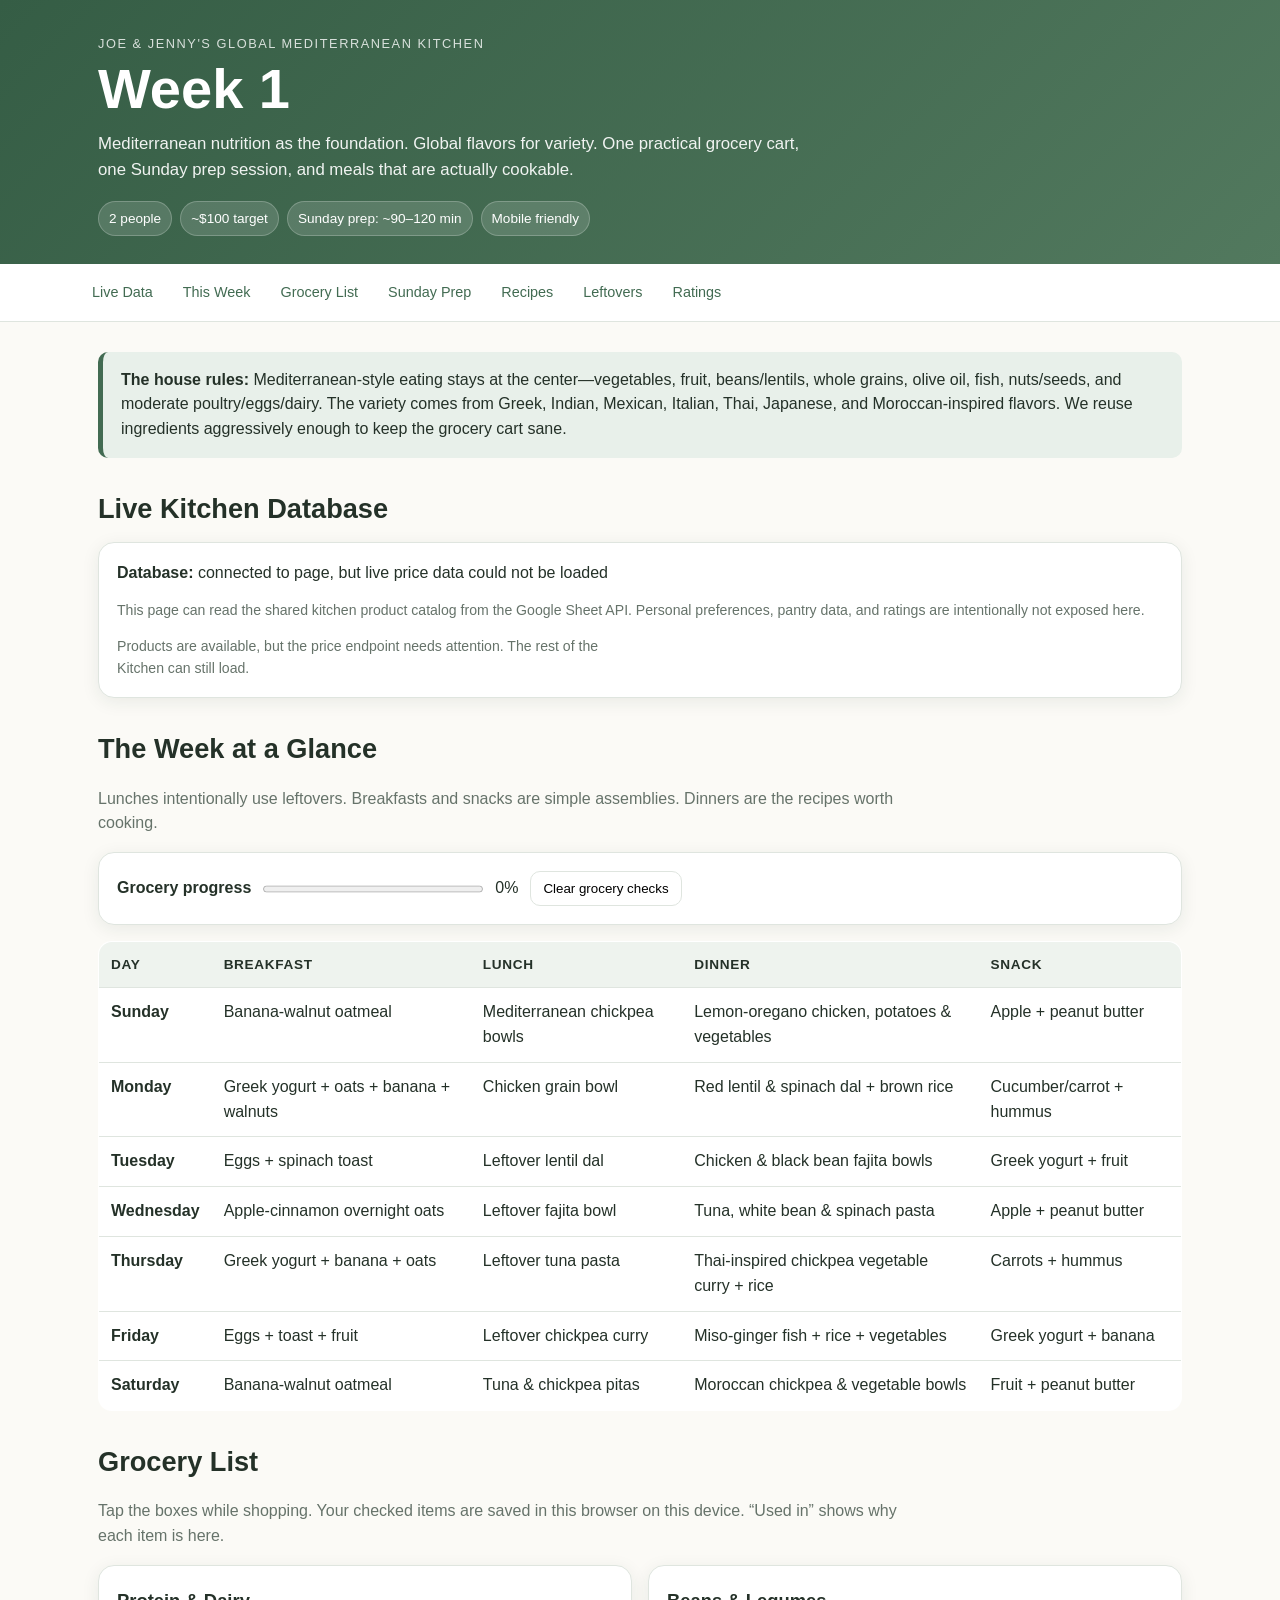
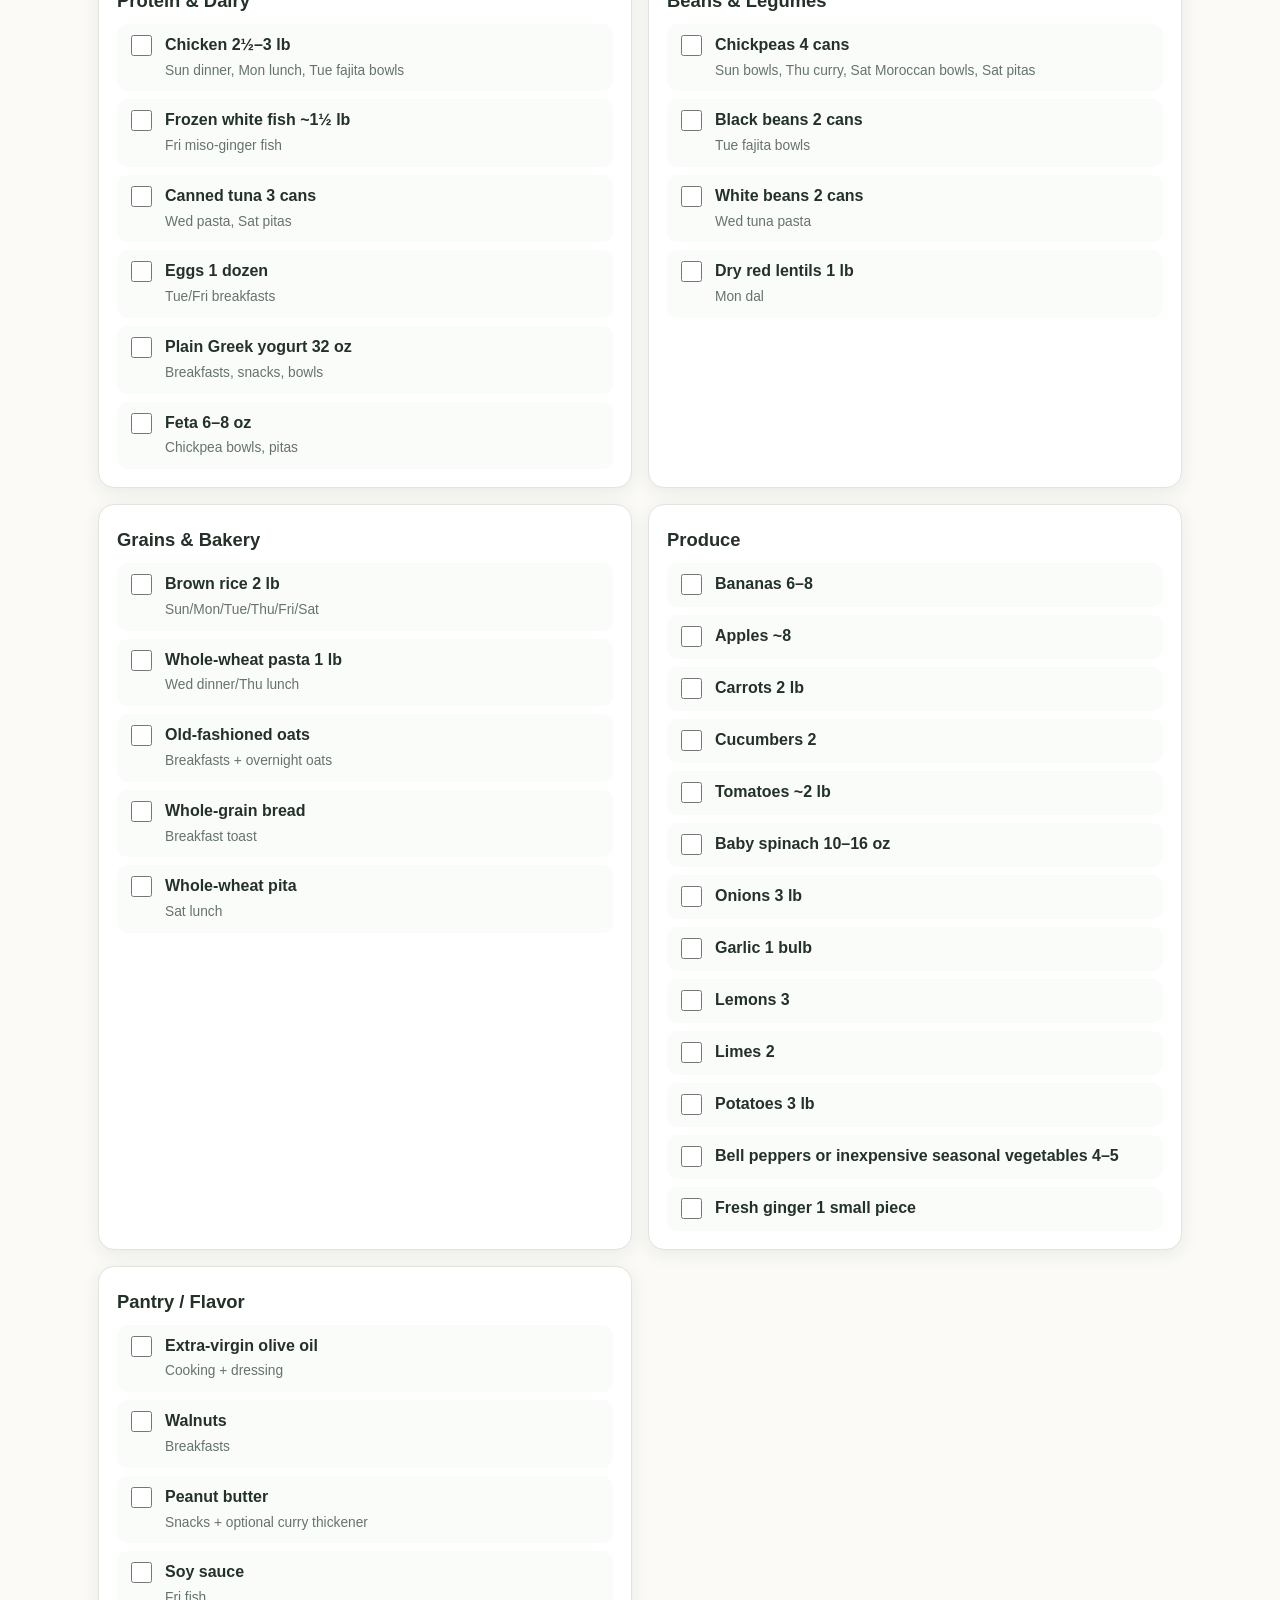
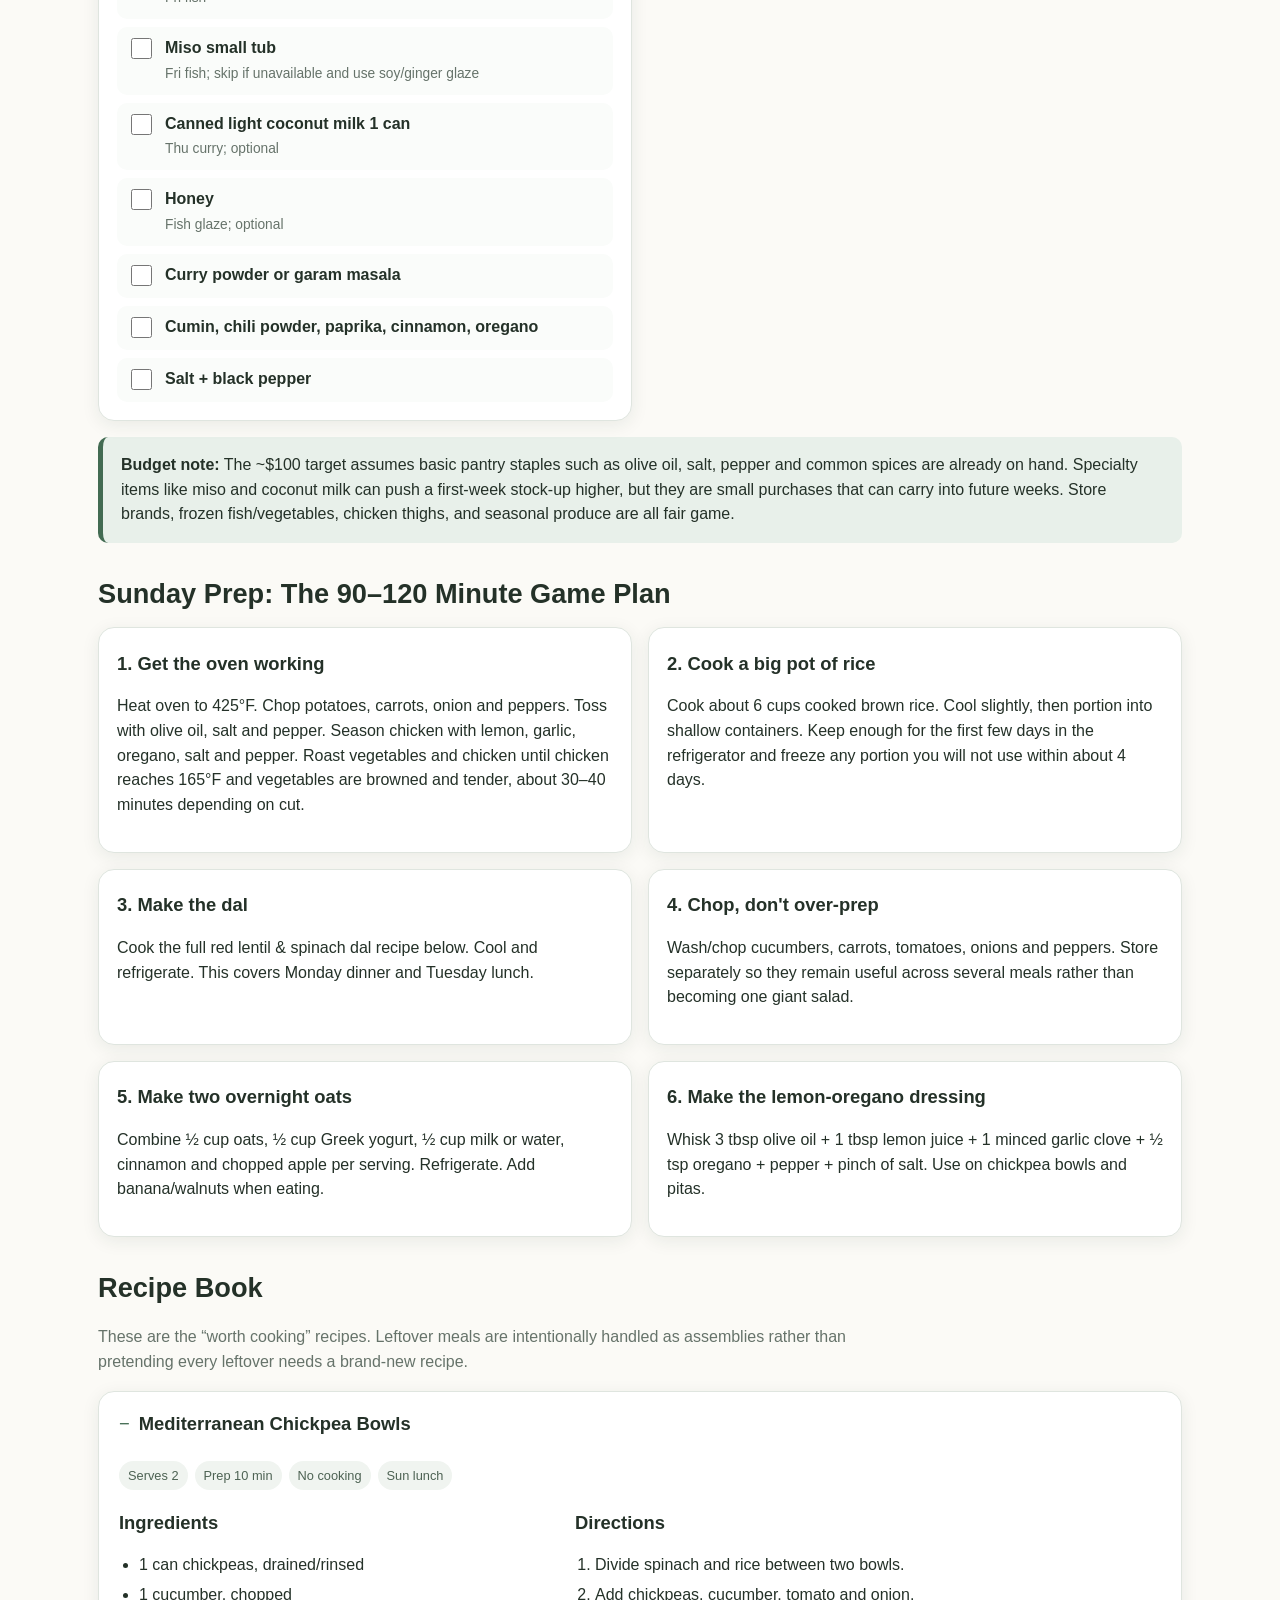
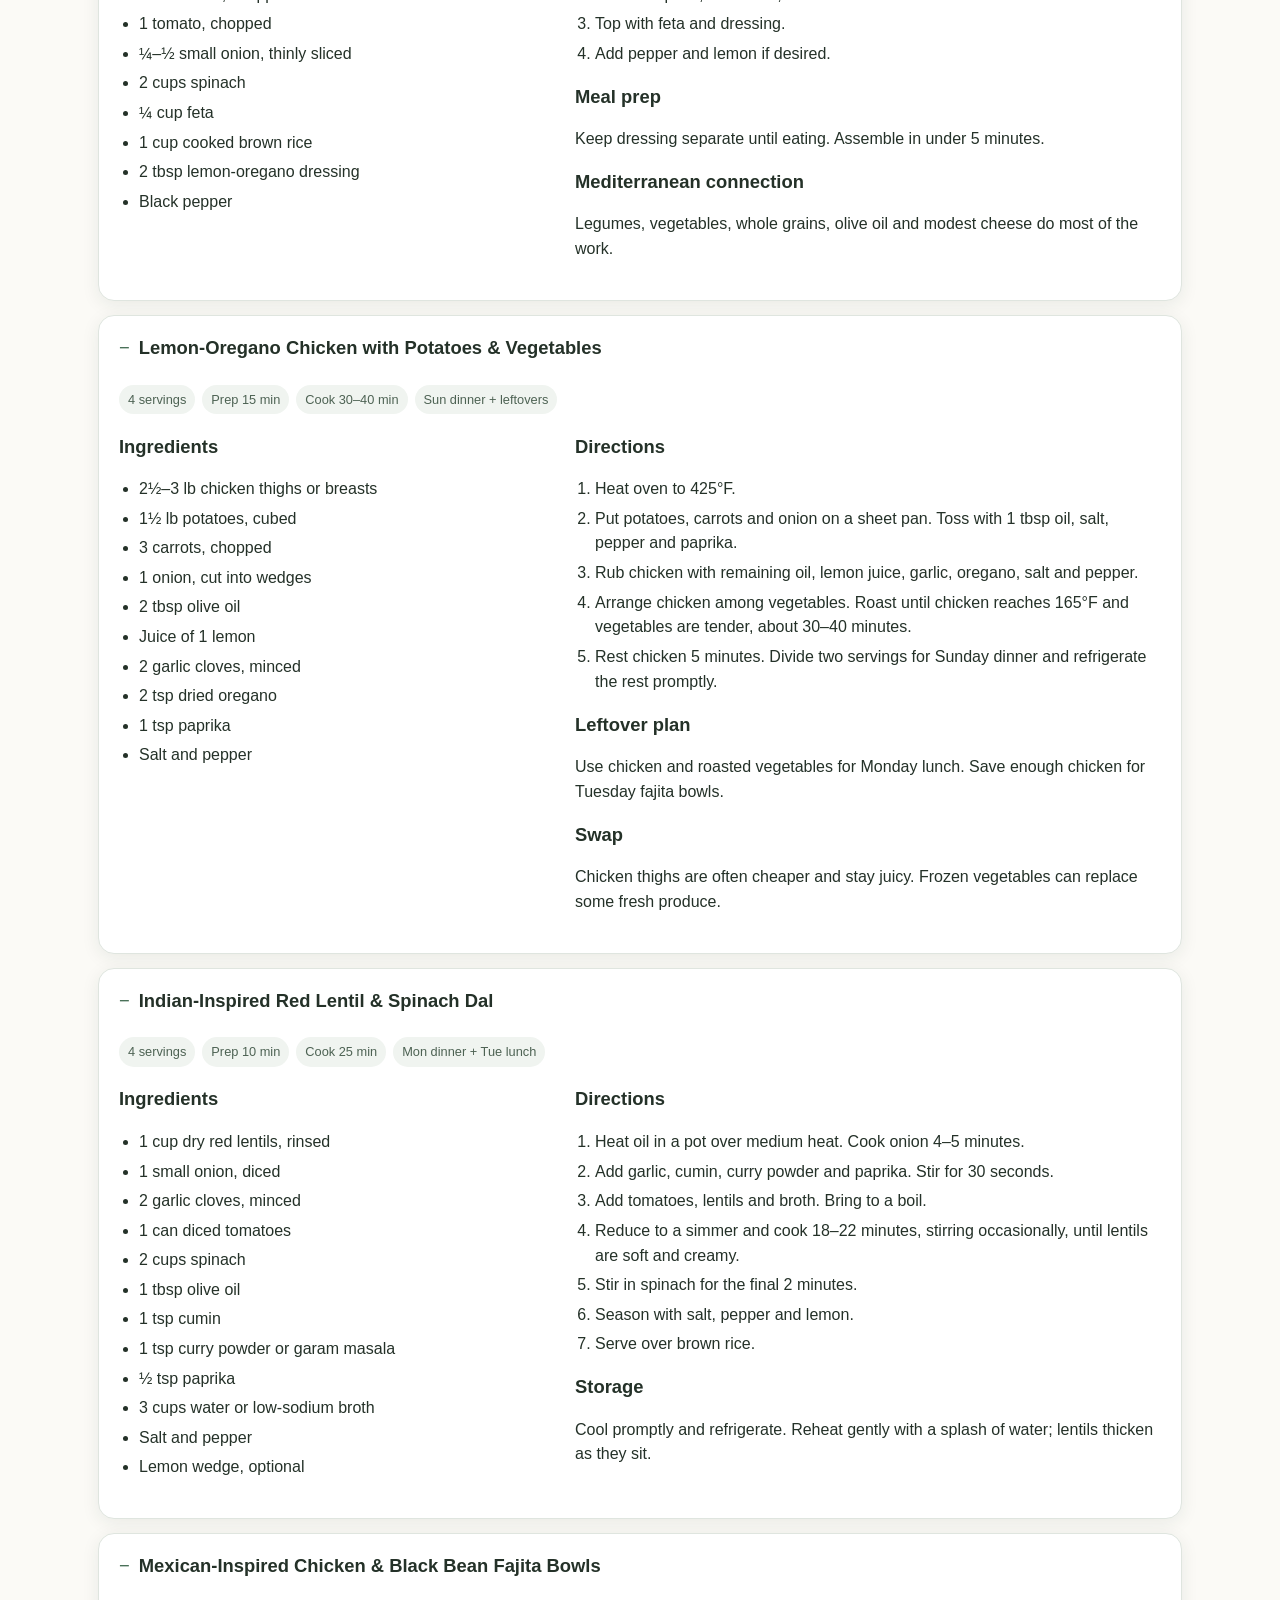
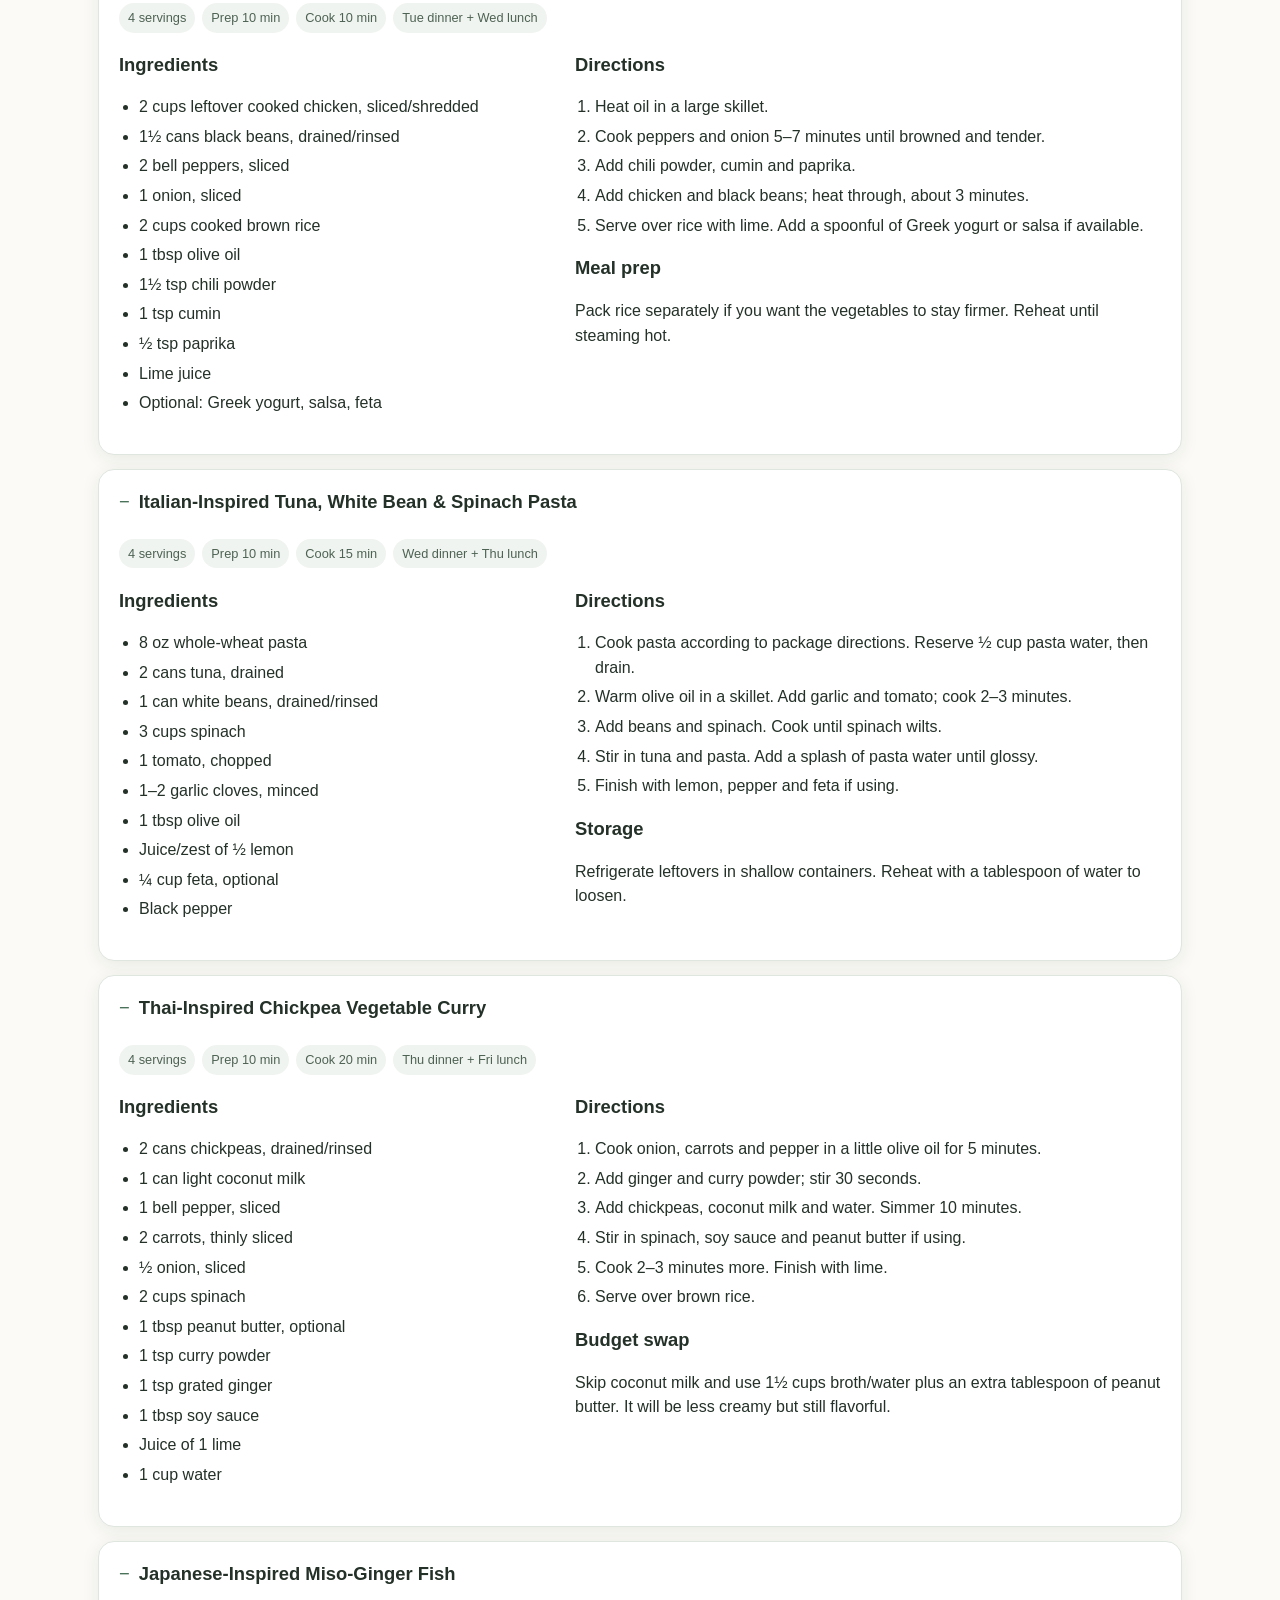
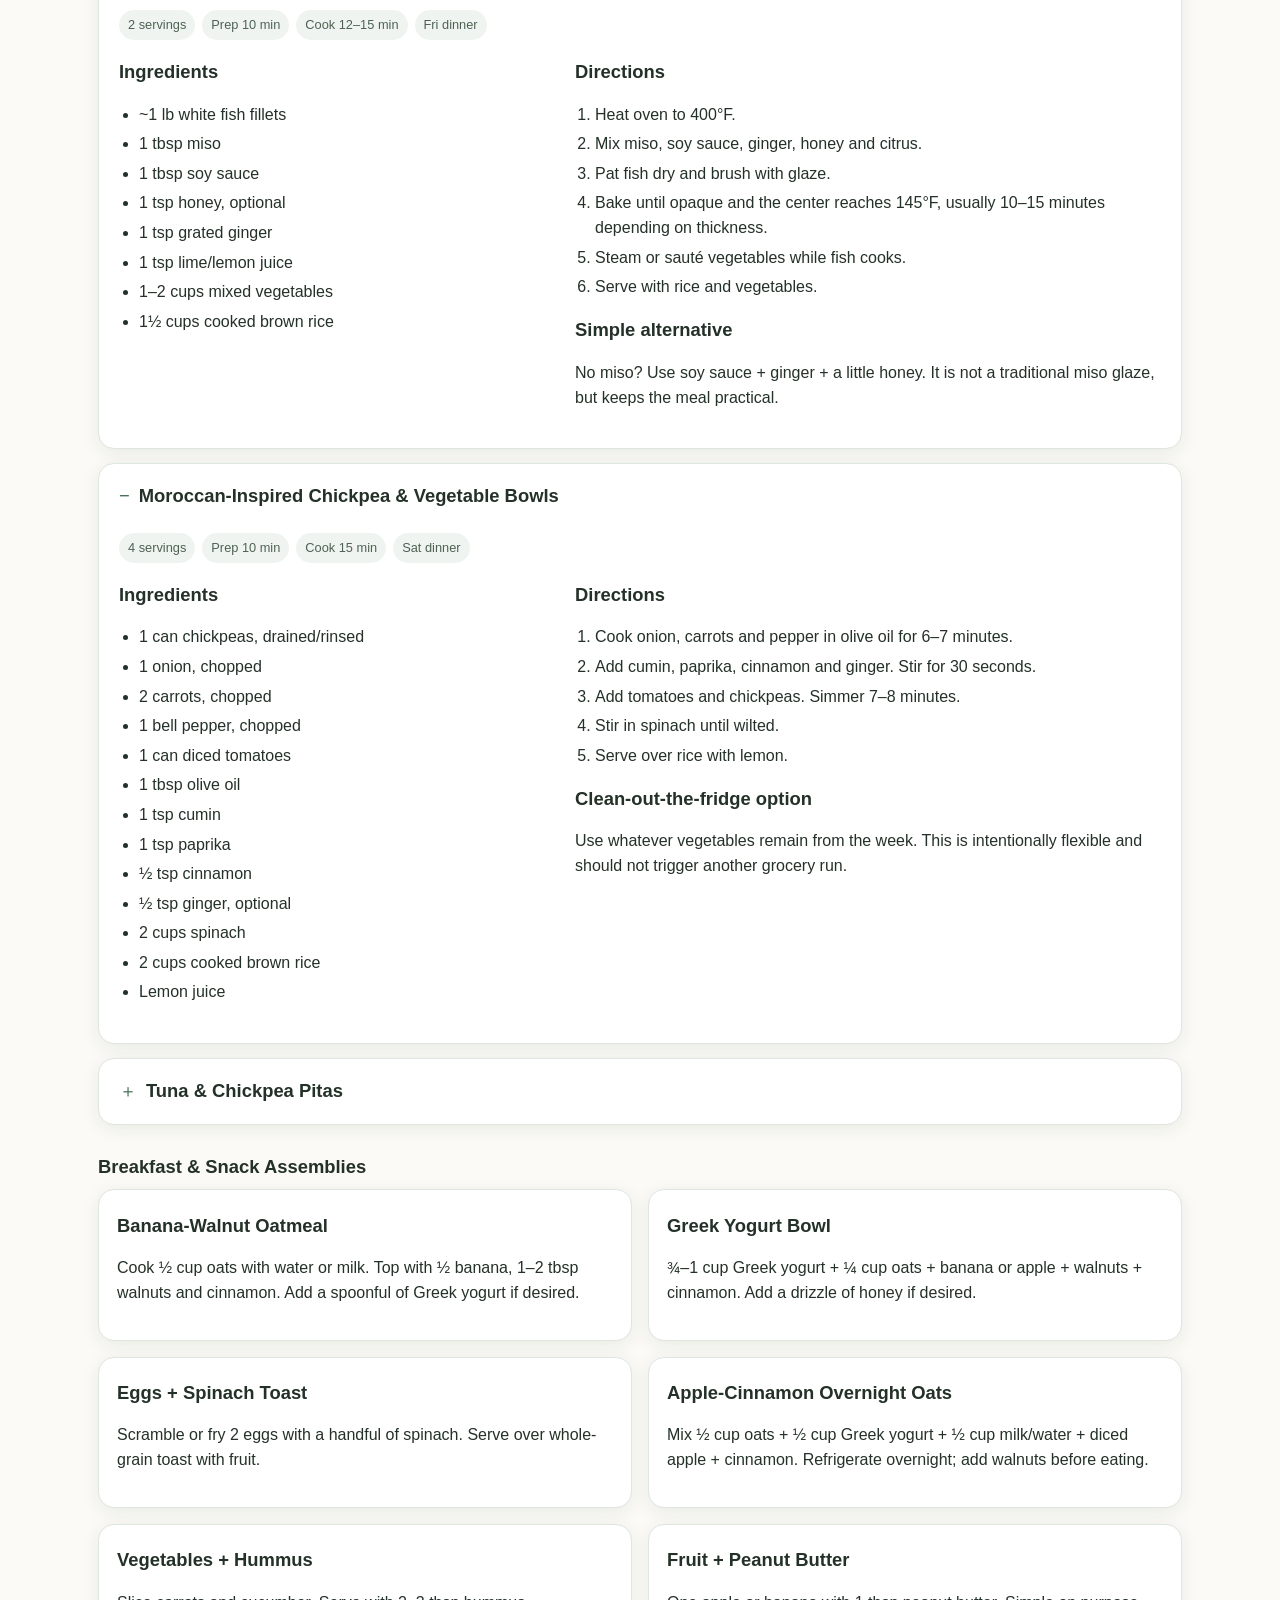
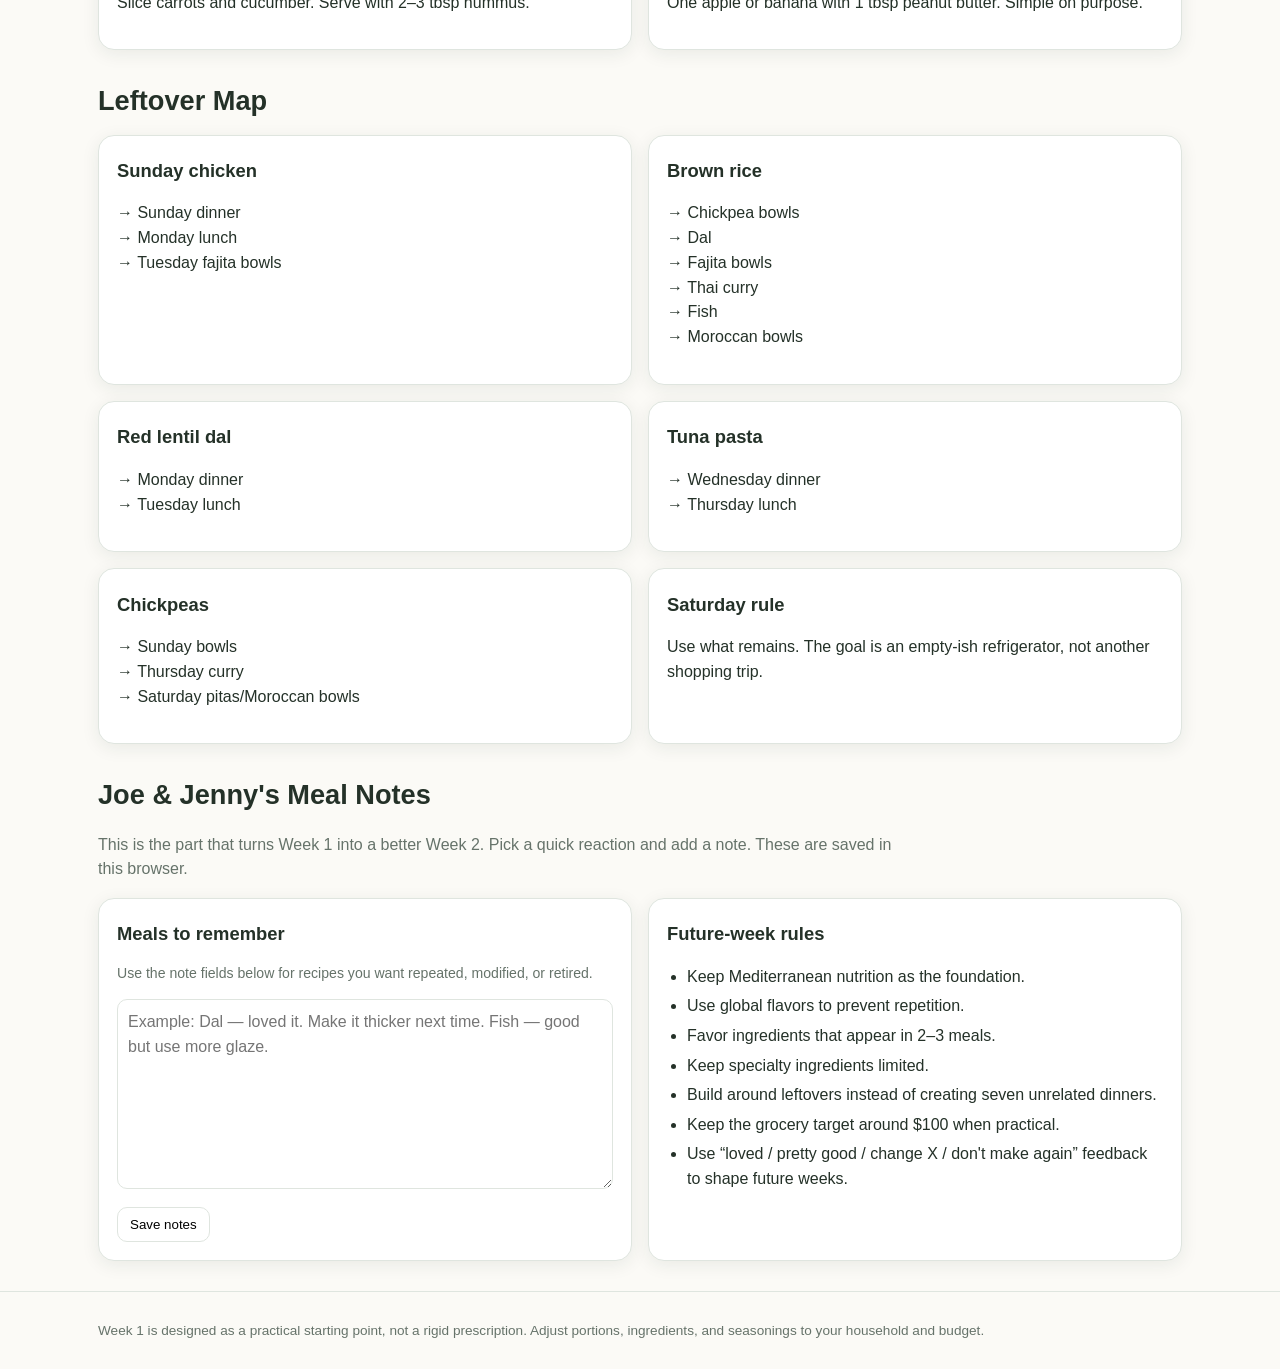
==== commit 4095afd5: "updated" ====
--- a/index.html
+++ b/index.html
@@ -384,34 +384,64 @@
   const snapshot=document.getElementById("productSnapshot");
 
   try{
-    const result=await apiJsonp("products");
-    const products=(result.data||[]).filter(p=>p.active!==false);
-
-    status.innerHTML="<strong>Database:</strong> connected · "+products.length+" active products";
+    const [productResult, priceResult]=await Promise.all([
+      apiJsonp("products"),
+      apiJsonp("prices")
+    ]);
+
+    const products=(productResult.data||[]).filter(p=>p.active!==false);
+    const prices=(priceResult.data||[]).filter(p=>p.product_id);
+
+    // Build a current-price lookup. If a product has multiple observations,
+    // use the most recent dated observation.
+    const latestPriceByProduct={};
+    prices.forEach(row=>{
+      const existing=latestPriceByProduct[row.product_id];
+      if(!existing || String(row.date_checked) > String(existing.date_checked)){
+        latestPriceByProduct[row.product_id]=row;
+      }
+    });
+
+    status.innerHTML="<strong>Database:</strong> connected · "+products.length+
+      " active products · "+prices.length+" price observations";
 
     const featured=products.filter(p=>[
       "PROD001","PROD002","PROD003","PROD004","PROD005","PROD012"
     ].includes(p.product_id));
 
-    snapshot.innerHTML=featured.map(p=>`
+    snapshot.innerHTML=featured.map(p=>{
+      const price=latestPriceByProduct[p.product_id];
+      const sale=price && price.sale_price!=="" && Number(price.sale_price)>0
+        ? Number(price.sale_price) : null;
+      const regular=price && price.regular_price!=="" && Number(price.regular_price)>0
+        ? Number(price.regular_price) : null;
+      const displayPrice=sale ?? regular;
+      const priceLabel=sale !== null
+        ? `<strong>${money(sale)}</strong> <span class="small">sale</span>${regular!==null ? ` <span class="small"><s>${money(regular)}</s></span>` : ""}`
+        : regular!==null
+          ? `<strong>${money(regular)}</strong>`
+          : `<strong>Price not verified</strong>`;
+
+      return `
       <div class="card" style="margin:0">
         <h3 style="margin-top:0">${escapeHtml(p.product_name)}</h3>
         <div class="small">${escapeHtml(p.brand||"")} · ${escapeHtml(p.package_size||"")}</div>
-        <p><strong>${money(p.price)}</strong></p>
+        <p>${priceLabel}</p>
         <div class="small">
           ${p.calories!=="" ? escapeHtml(String(p.calories))+" cal" : "Nutrition pending"}
           ${p.sugar_g!=="" ? " · "+escapeHtml(String(p.sugar_g))+"g sugar" : ""}
           ${p.sodium_mg!=="" ? " · "+escapeHtml(String(p.sodium_mg))+"mg sodium" : ""}
         </div>
-      </div>
-    `).join("");
+        ${price && price.date_checked ? `<div class="small" style="margin-top:8px">Price checked ${escapeHtml(String(price.date_checked))}</div>` : ""}
+      </div>`;
+    }).join("");
 
     if(!featured.length){
       snapshot.innerHTML='<div class="small">Product catalog is connected. Featured comparison data will appear as we add it.</div>';
     }
   }catch(err){
-    status.innerHTML="<strong>Database:</strong> not connected yet";
-    snapshot.innerHTML='<div class="small">Add your Apps Script /exec URL to API_BASE in this page, then reload.</div>';
+    status.innerHTML="<strong>Database:</strong> connected to page, but live price data could not be loaded";
+    snapshot.innerHTML='<div class="small">Products are available, but the price endpoint needs attention. The rest of the Kitchen can still load.</div>';
     console.warn("Kitchen API:", err);
   }
 }
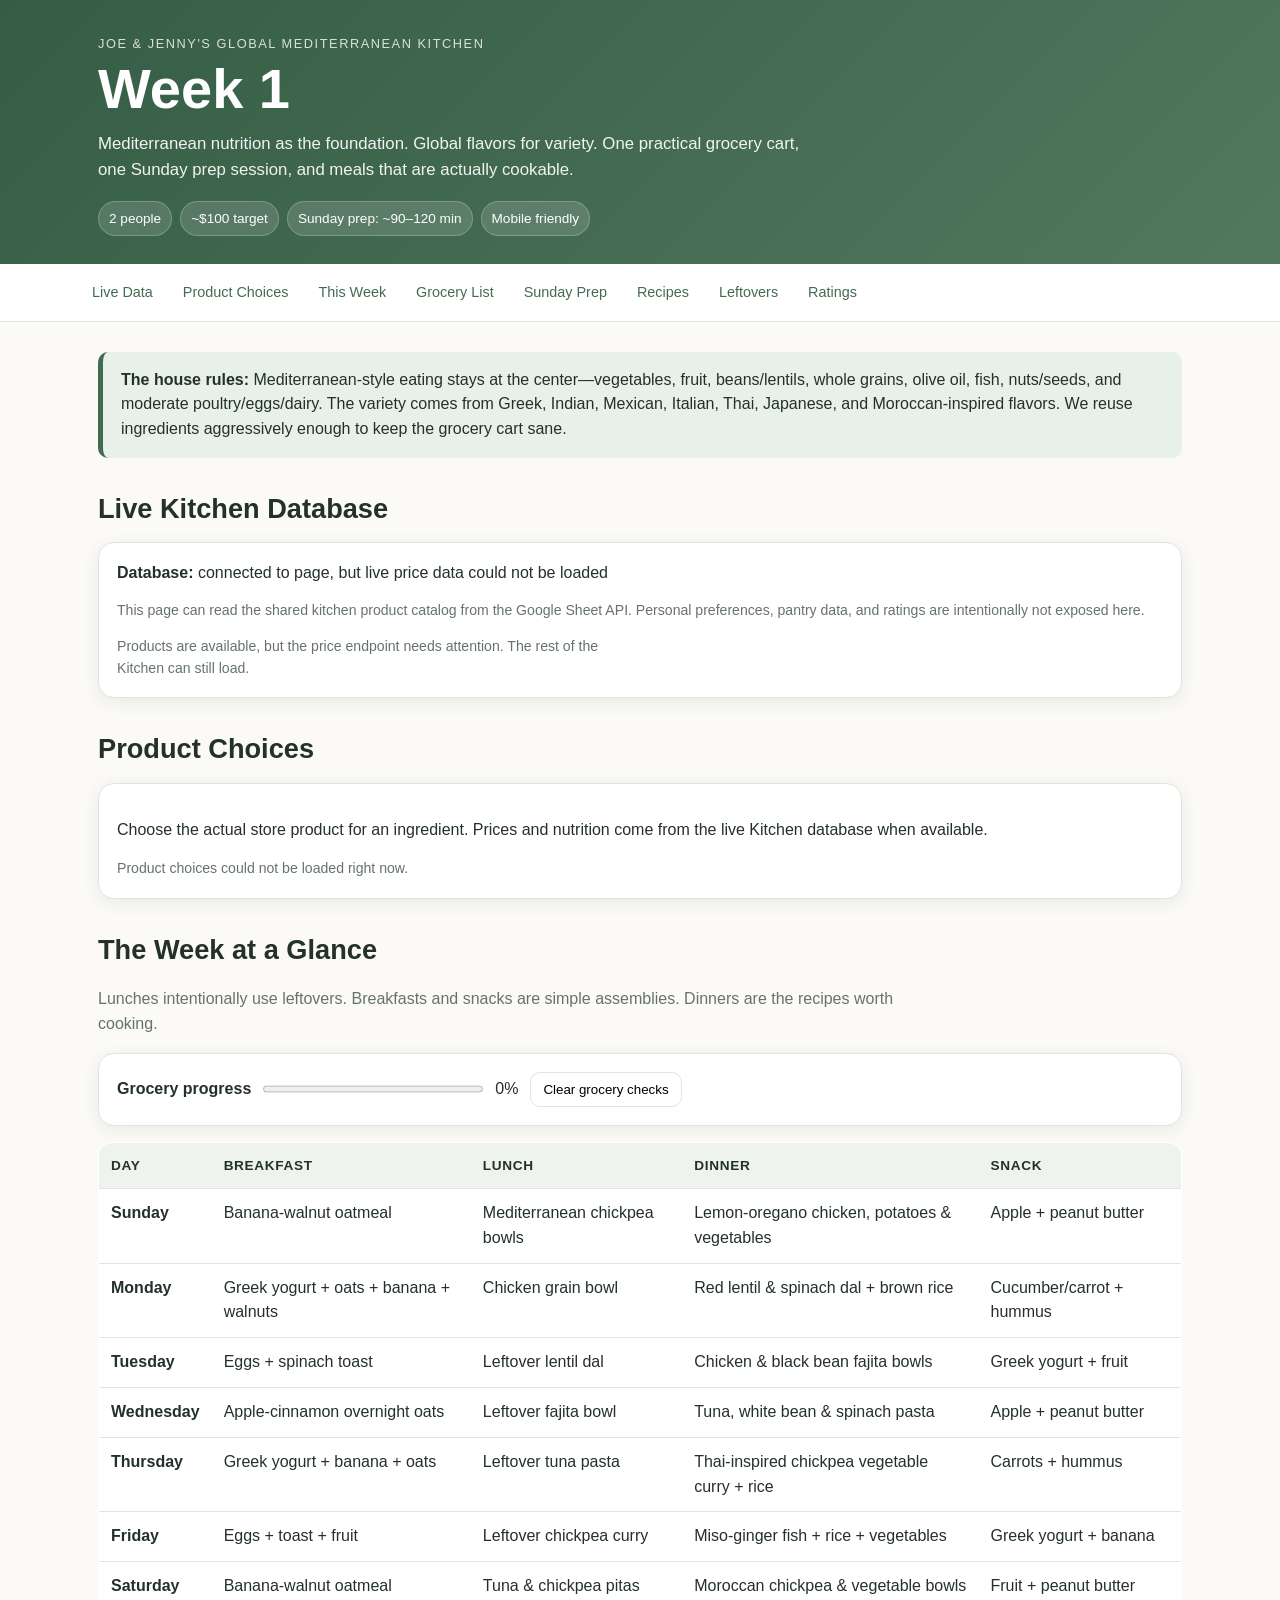
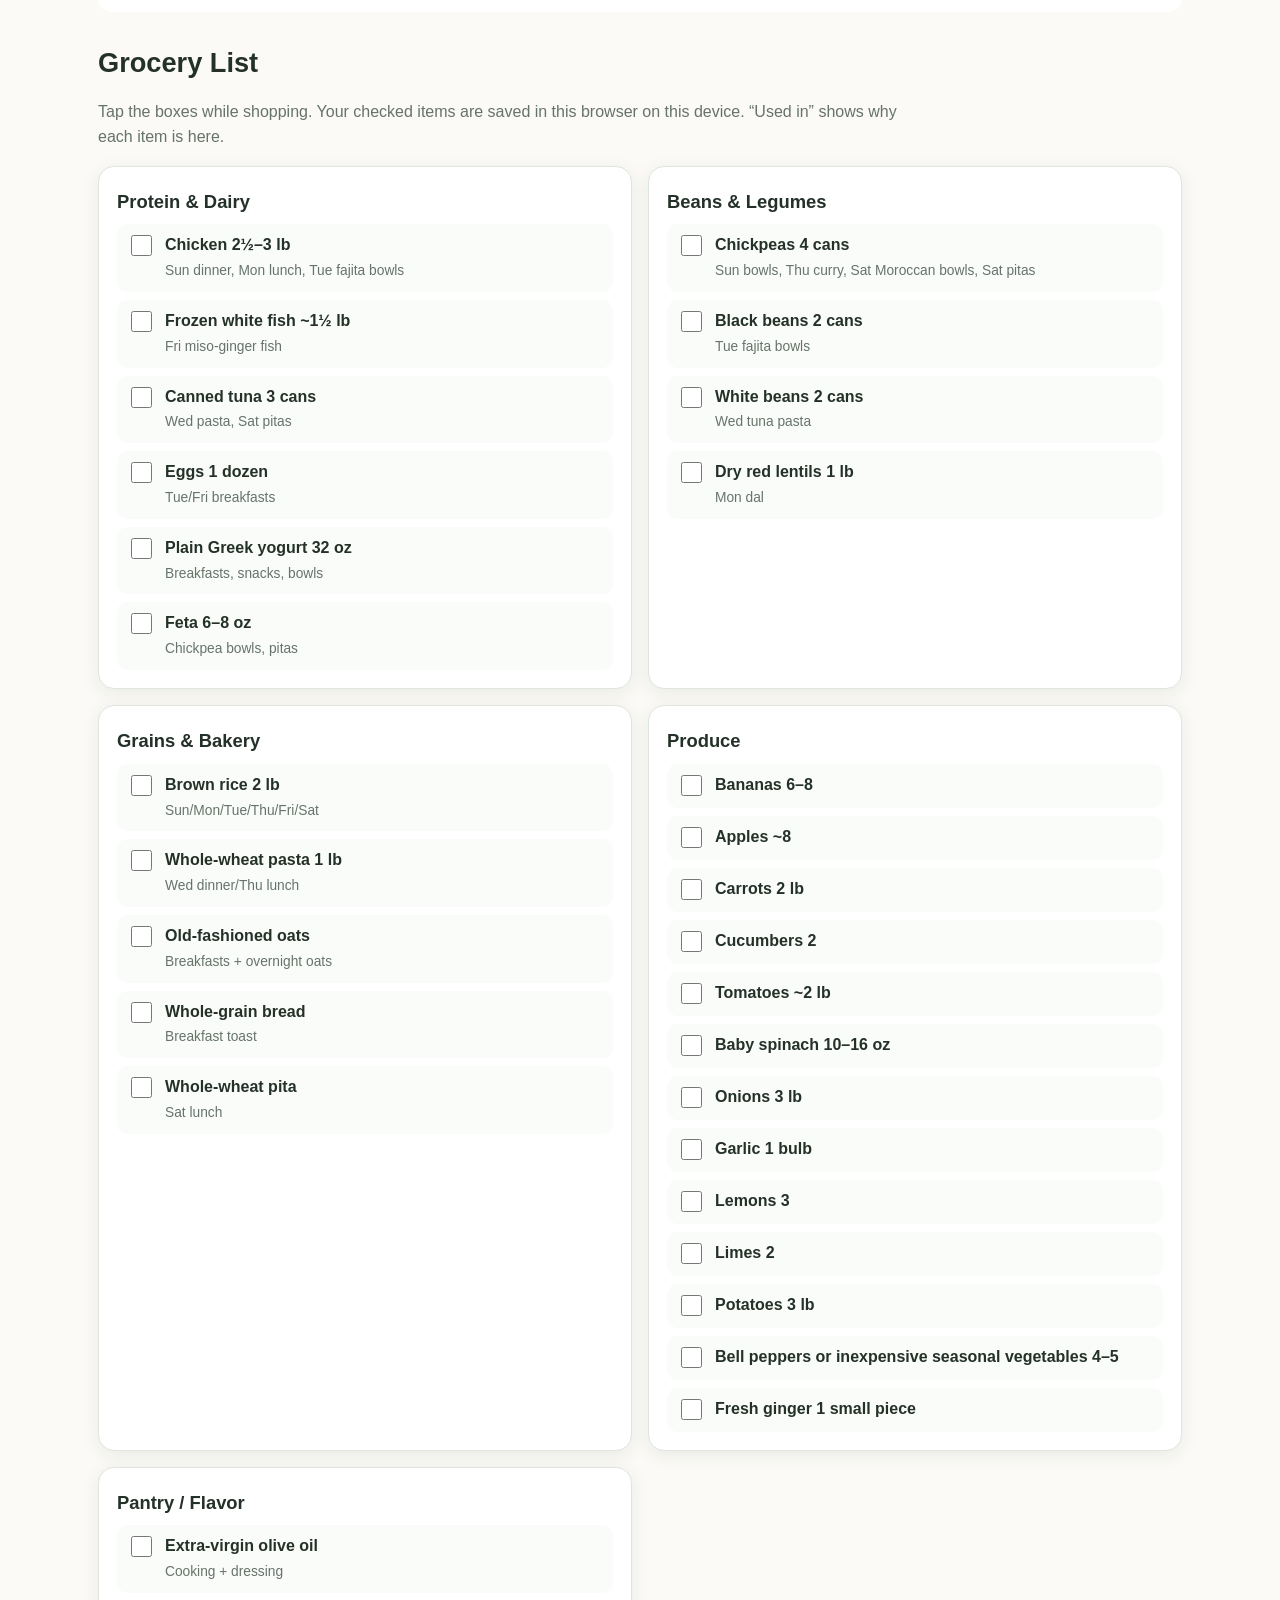
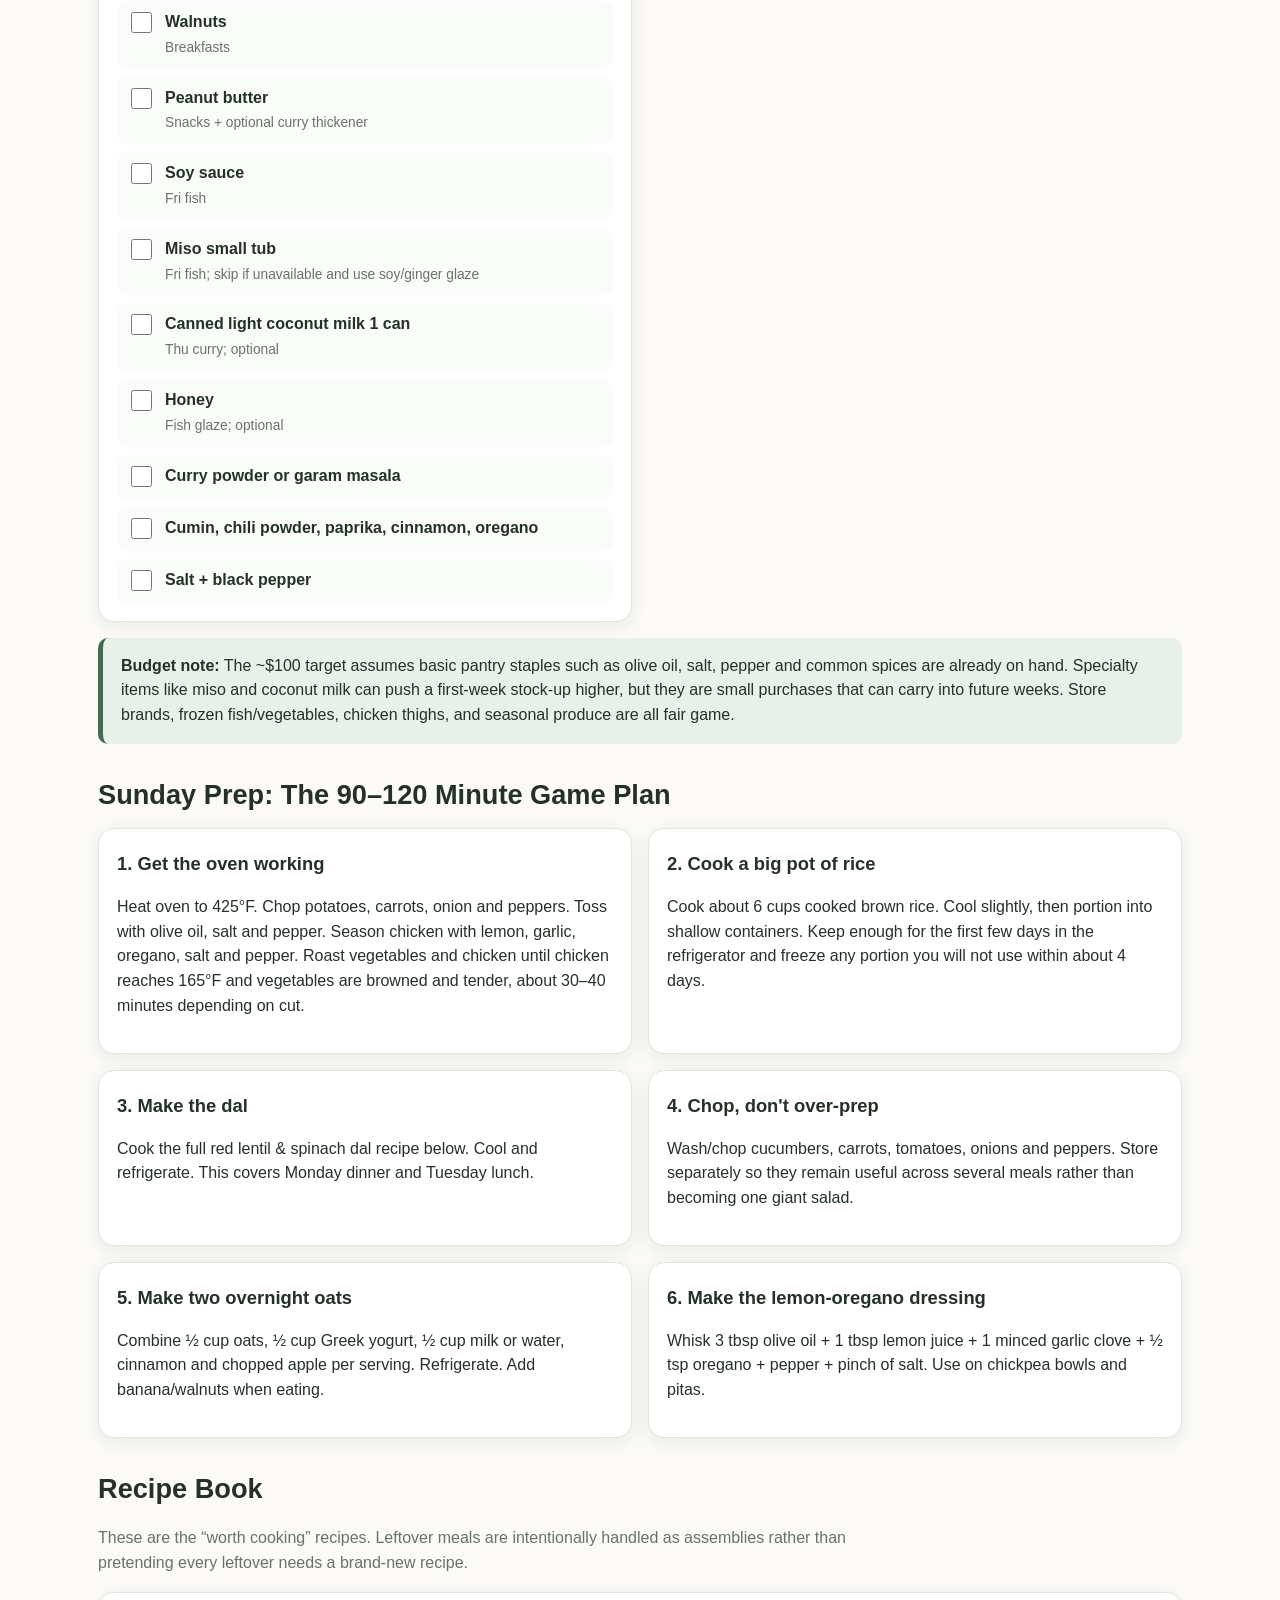
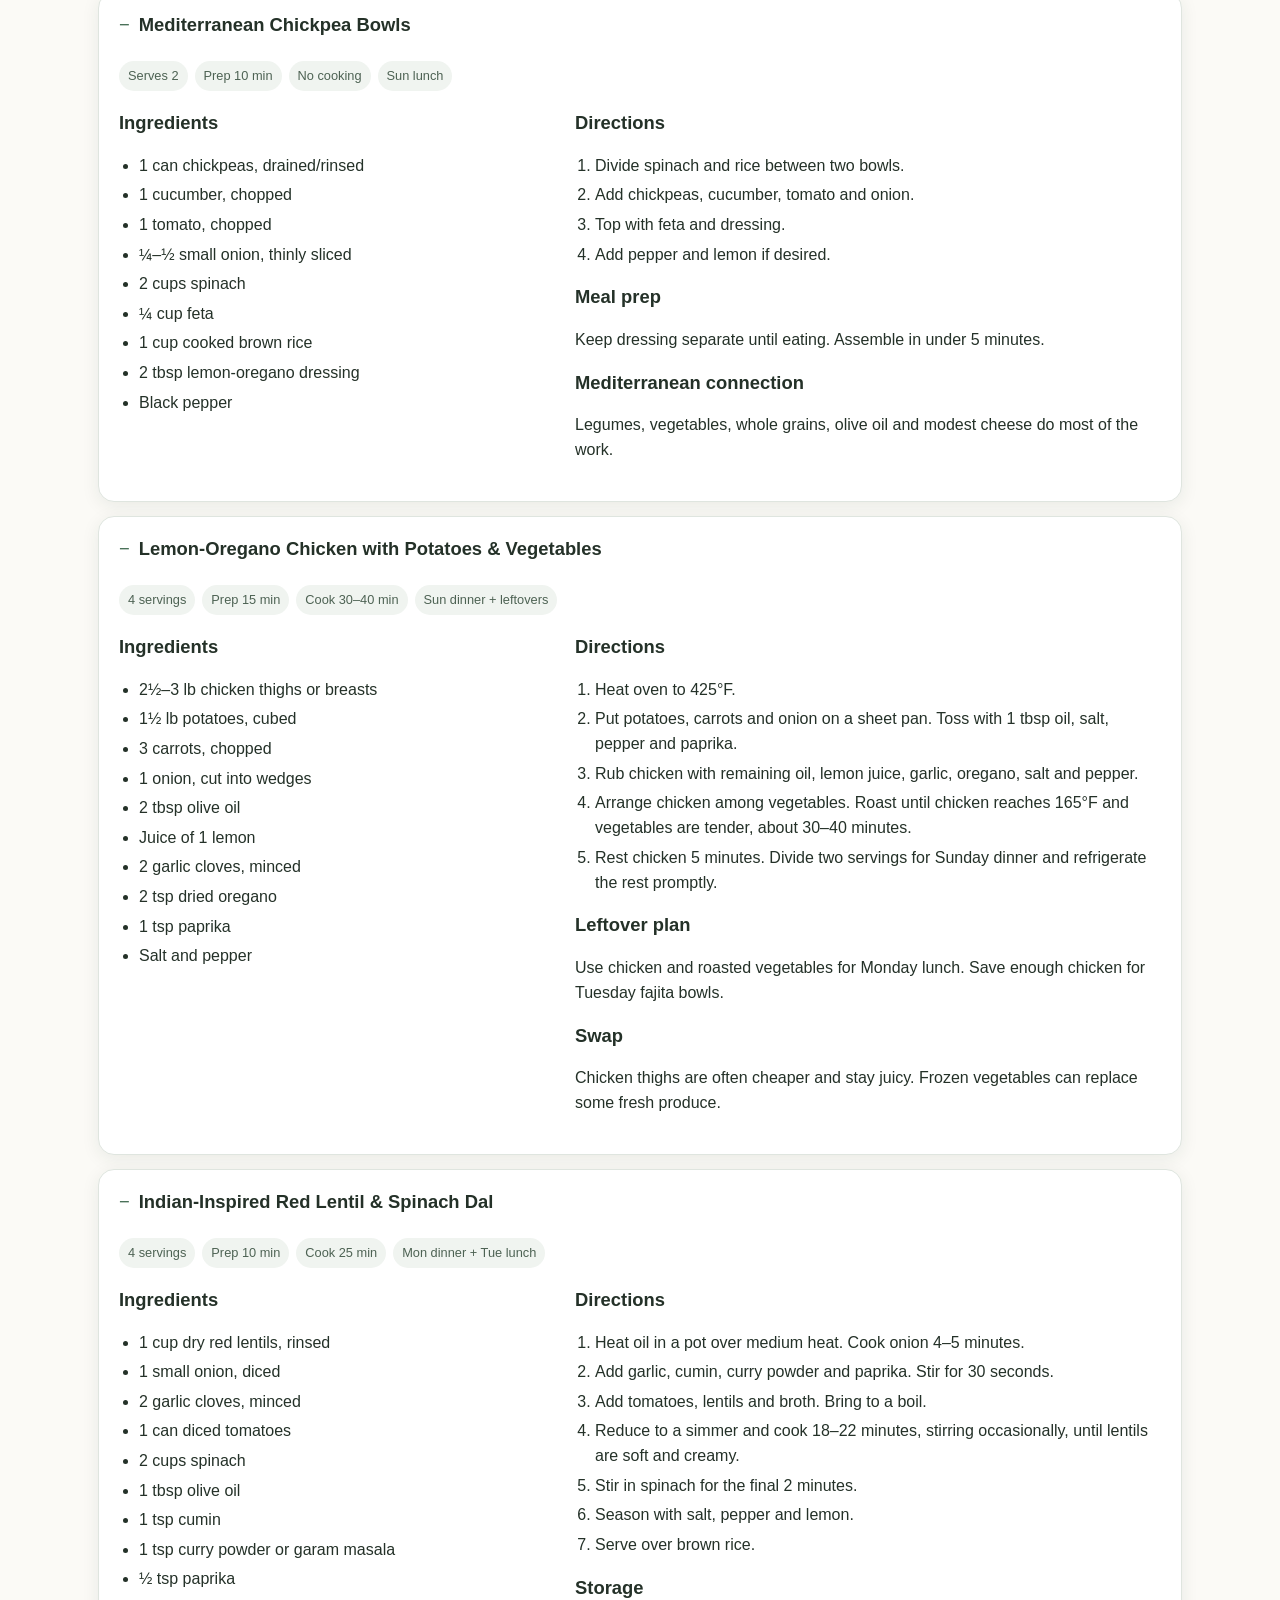
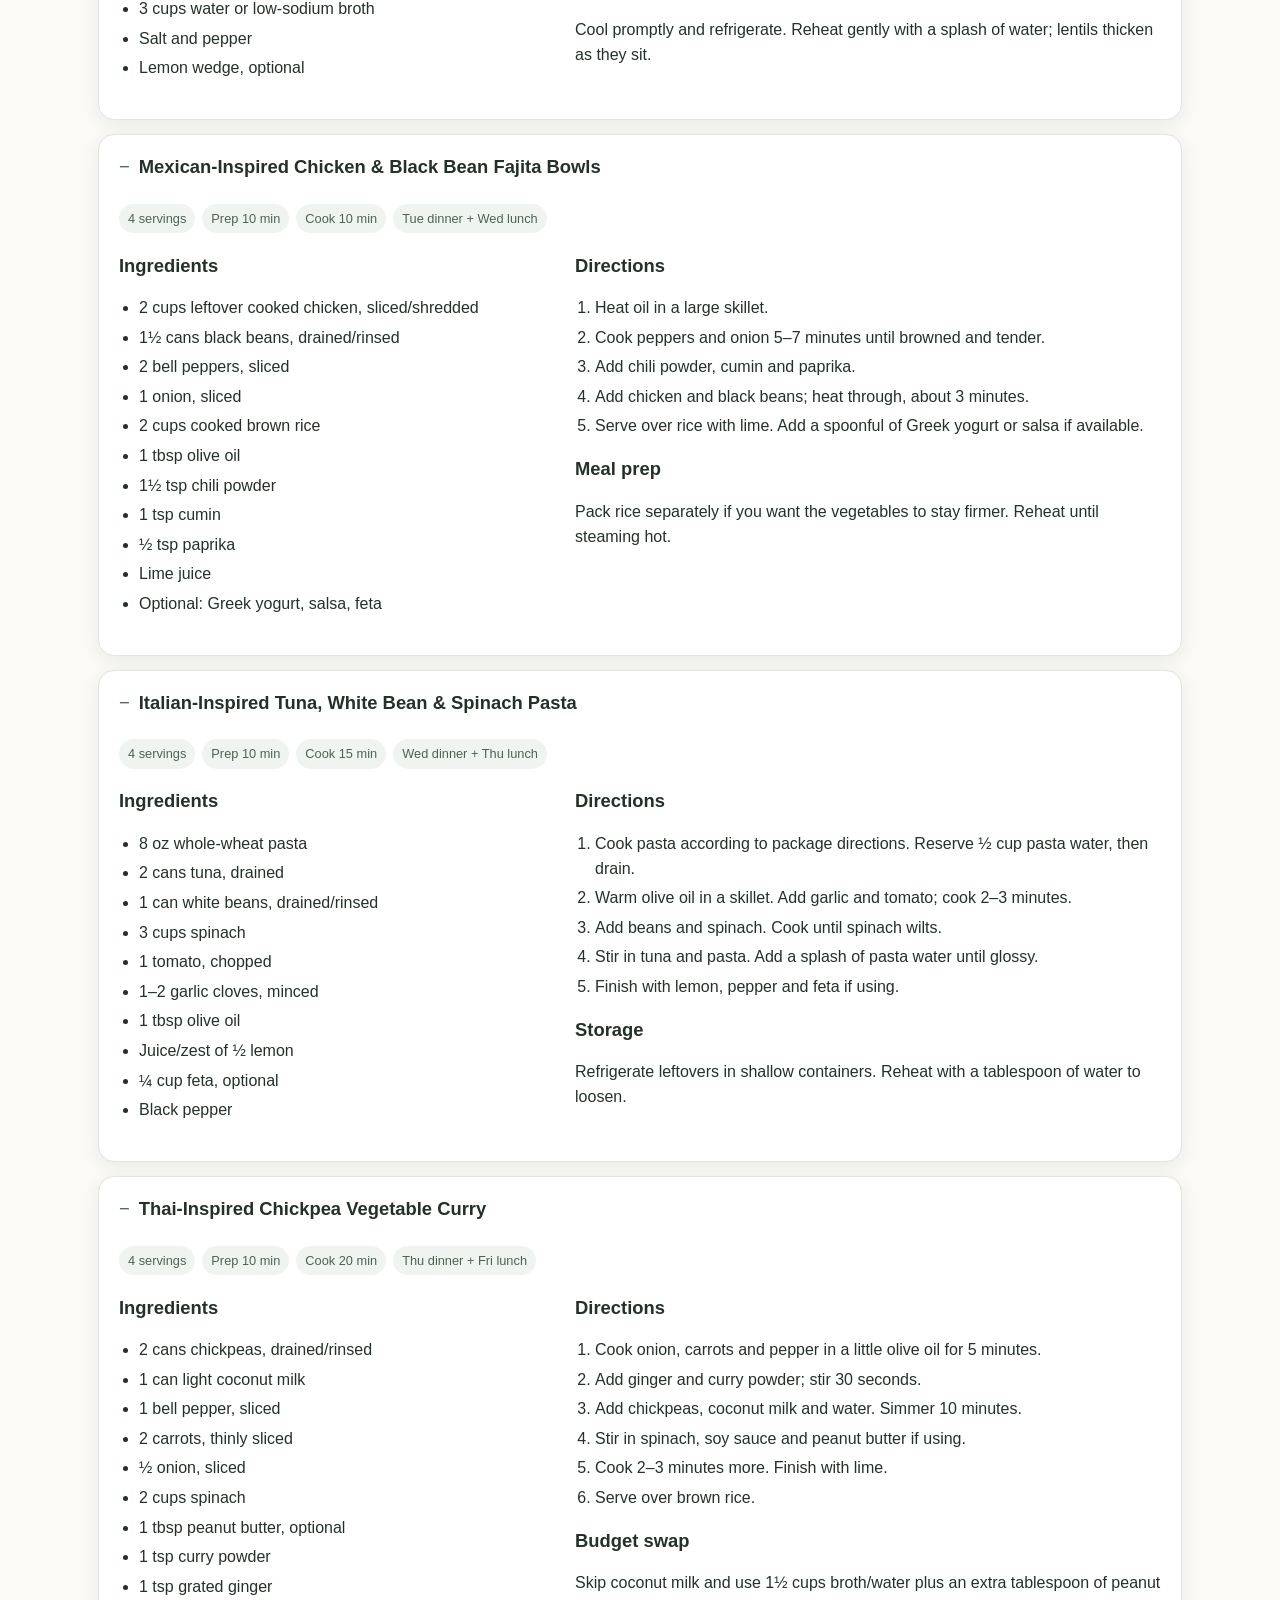
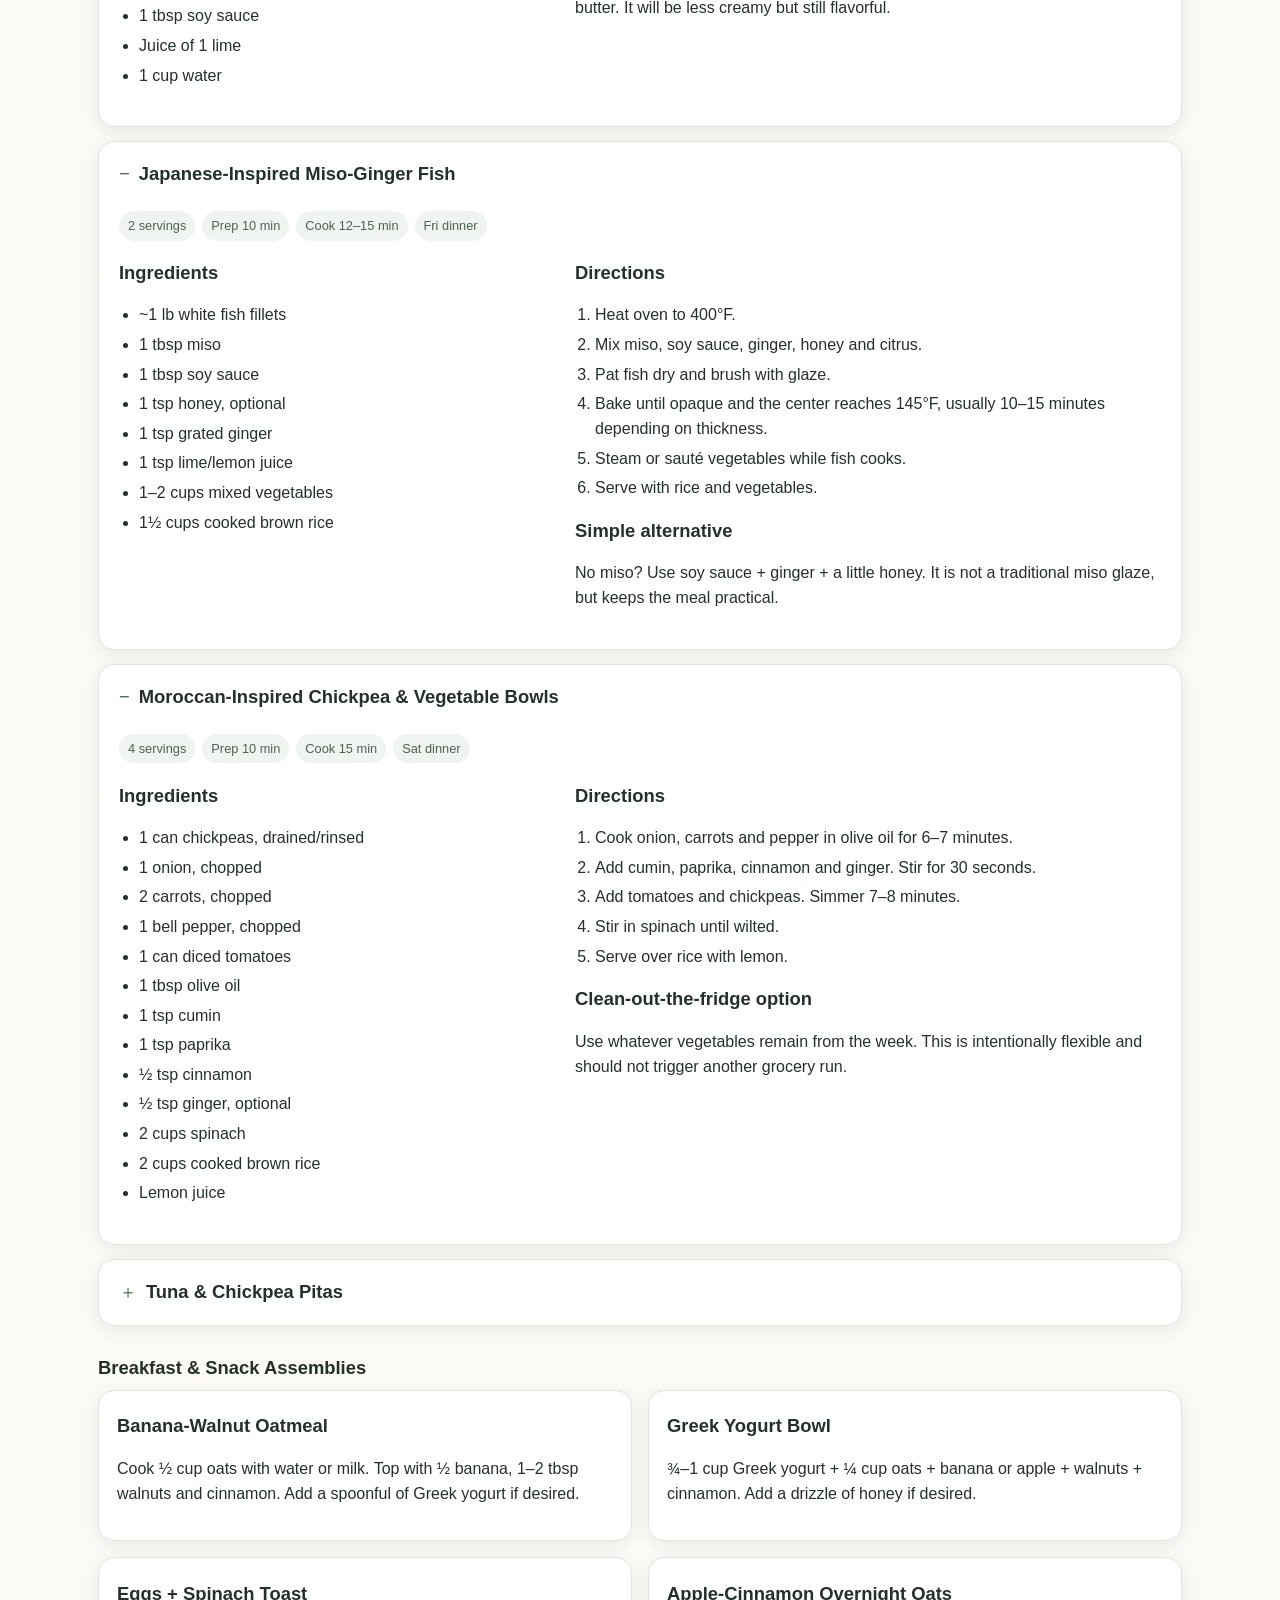
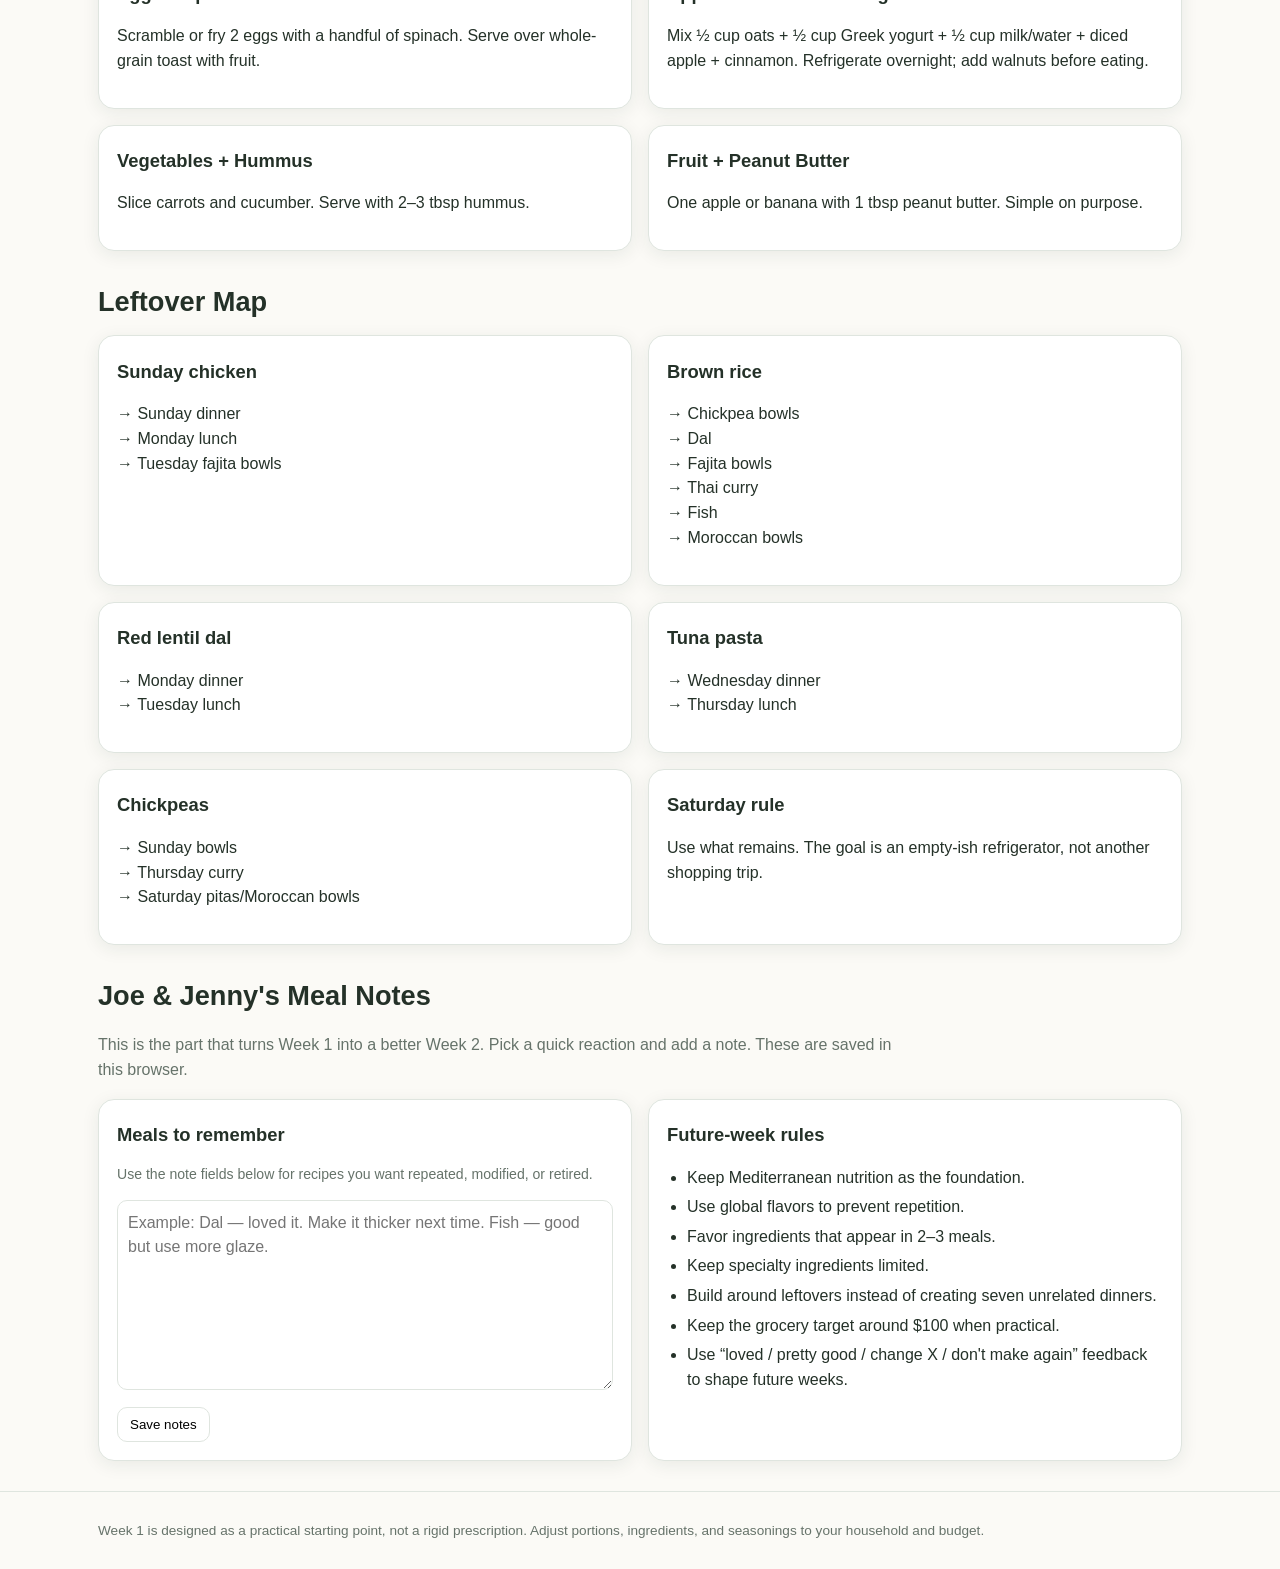
==== commit be06ea6c: "updated" ====
--- a/index.html
+++ b/index.html
@@ -107,7 +107,7 @@
 </header>
 
 <nav><div class="container navscroll">
-<a href="#live-data">Live Data</a><a href="#week">This Week</a><a href="#grocery">Grocery List</a><a href="#prep">Sunday Prep</a><a href="#recipes">Recipes</a><a href="#leftovers">Leftovers</a><a href="#notes">Ratings</a>
+<a href="#live-data">Live Data</a><a href="#choices">Product Choices</a><a href="#week">This Week</a><a href="#grocery">Grocery List</a><a href="#prep">Sunday Prep</a><a href="#recipes">Recipes</a><a href="#leftovers">Leftovers</a><a href="#notes">Ratings</a>
 </div></nav>
 
 <main class="container">
@@ -123,6 +123,14 @@
   <div id="apiStatus"><strong>Database:</strong> connecting…</div>
   <p class="small">This page can read the shared kitchen product catalog from the Google Sheet API. Personal preferences, pantry data, and ratings are intentionally not exposed here.</p>
   <div id="productSnapshot" class="grid grid2" style="margin-top:12px"></div>
+</div>
+</section>
+
+<section id="choices">
+<h2>Product Choices</h2>
+<div class="card">
+  <p>Choose the actual store product for an ingredient. Prices and nutrition come from the live Kitchen database when available.</p>
+  <div id="choiceGroups"></div>
 </div>
 </section>
 
@@ -290,6 +298,15 @@
 
 <footer><div class="container">Week 1 is designed as a practical starting point, not a rigid prescription. Adjust portions, ingredients, and seasonings to your household and budget.</div></footer>
 
+<style>
+.choice-group{margin:18px 0 26px}.choice-group h3{margin-bottom:6px}.choice-subtitle{margin-top:0}
+.choice-options{display:grid;grid-template-columns:repeat(auto-fit,minmax(260px,1fr));gap:14px;margin-top:12px}
+.choice-option{border:1px solid #dfe5df;border-radius:14px;padding:16px;background:#fff}.choice-option.selected{border:2px solid #355e3b}
+.choice-option label{display:block;cursor:pointer}.choice-option input{margin-right:8px}.choice-price{font-size:1.15rem;font-weight:700;margin:10px 0}
+.choice-meta{font-size:.92rem}.choice-reason{font-size:.9rem;margin-top:10px}.choice-selected{font-weight:700;margin-top:10px}
+@media(max-width:650px){.choice-options{grid-template-columns:1fr}}
+</style>
+
 <script>
 /*
  * Joe & Jenny Kitchen — API bridge
@@ -455,10 +472,87 @@
     .replaceAll("'","&#039;");
 }
 
+
+const CHOICE_KEY="joe-jenny-product-choices";
+function loadChoices(){try{return JSON.parse(localStorage.getItem(CHOICE_KEY)||"{}")}catch(e){return {}}}
+function saveChoices(c){localStorage.setItem(CHOICE_KEY,JSON.stringify(c))}
+function choicePrice(row){
+  if(!row)return null;
+  const sale=Number(row.sale_price), regular=Number(row.regular_price);
+  if(Number.isFinite(sale)&&sale>0)return {value:sale,sale:true,regular:Number.isFinite(regular)&&regular>0?regular:null};
+  if(Number.isFinite(regular)&&regular>0)return {value:regular,sale:false,regular};
+  return null;
+}
+function productCard(p,priceRow,selectedId){
+  const price=choicePrice(priceRow);
+  const nutrition=[
+    p.calories!==""?`${escapeHtml(String(p.calories))} cal`:"",
+    p.protein_g!==""?`${escapeHtml(String(p.protein_g))}g protein`:"",
+    p.sugar_g!==""?`${escapeHtml(String(p.sugar_g))}g sugar`:"",
+    p.sodium_mg!==""?`${escapeHtml(String(p.sodium_mg))}mg sodium`:""
+  ].filter(Boolean).join(" · ");
+  const reasons={
+    PROD001:"28 oz package at the same listed price as the crunchy option.",
+    PROD002:"28 oz package with lower listed calories and sodium than the creamy option.",
+    PROD003:"Smaller 18 oz package; useful if package size or upfront cost is the priority.",
+    PROD004:"Plain Greek yogurt is a versatile base for breakfasts, sauces, and snacks.",
+    PROD005:"Sweetened honey-vanilla option for convenient sweetness.",
+    PROD012:"42 oz package; useful as a household breakfast staple."
+  };
+  const checked=p.product_id===selectedId;
+  return `<div class="choice-option ${checked?"selected":""}">
+    <label><input type="radio" name="choice-${escapeHtml(p.ingredient_id)}" value="${escapeHtml(p.product_id)}" ${checked?"checked":""}>
+    <strong>${escapeHtml(p.product_name)}</strong></label>
+    <div class="small">${escapeHtml(p.brand||"")} · ${escapeHtml(p.package_size||"")}</div>
+    <div class="choice-price">${price?money(price.value):"Price not verified"}${price?.sale?` <span class="small">sale <s>${money(price.regular)}</s></span>`:""}</div>
+    <div class="choice-meta">${nutrition||"Nutrition pending"}</div>
+    <div class="choice-reason">${escapeHtml(reasons[p.product_id]||"Product information available in the Kitchen database.")}</div>
+  </div>`;
+}
+function renderChoiceGroups(products,prices){
+  const container=document.getElementById("choiceGroups"), choices=loadChoices();
+  const groups=[
+    {ingredient:"ING007",name:"Peanut Butter",ids:["PROD001","PROD002","PROD003"]},
+    {ingredient:"ING006",name:"Greek Yogurt",ids:["PROD004","PROD005"]},
+    {ingredient:"ING025",name:"Old-Fashioned Oats",ids:["PROD012"]}
+  ];
+  const byId=Object.fromEntries(products.map(p=>[p.product_id,p])), latest={};
+  prices.forEach(row=>{if(row.product_id&&(!latest[row.product_id]||String(row.date_checked)>String(latest[row.product_id].date_checked)))latest[row.product_id]=row});
+  container.innerHTML=groups.map(group=>{
+    const available=group.ids.map(id=>byId[id]).filter(Boolean);
+    if(!available.length)return "";
+    const selected=choices[group.ingredient]||available[0].product_id;
+    return `<div class="choice-group"><h3>${escapeHtml(group.name)}</h3>
+      <p class="choice-subtitle small">Choose the product that fits this week's priorities. Your choice is saved on this device.</p>
+      <div class="choice-options">${available.map(p=>productCard(p,latest[p.product_id],selected)).join("")}</div>
+      <div class="choice-selected" id="selected-${group.ingredient}"></div></div>`;
+  }).join("");
+  groups.forEach(group=>{
+    const radios=[...document.querySelectorAll(`input[name="choice-${group.ingredient}"]`)];
+    const available=group.ids.map(id=>byId[id]).filter(Boolean);
+    if(!radios.length)return;
+    const update=()=>{
+      const selected=radios.find(r=>r.checked)?.value;if(!selected)return;
+      const state=loadChoices();state[group.ingredient]=selected;saveChoices(state);
+      radios.forEach(r=>r.closest(".choice-option")?.classList.toggle("selected",r.checked));
+      const chosen=byId[selected], target=document.getElementById(`selected-${group.ingredient}`);
+      if(target)target.textContent=`Selected: ${chosen.product_name}`;
+    };
+    radios.forEach(r=>r.addEventListener("change",update));update();
+  });
+}
+async function loadProductChoices(){
+  try{
+    const [productsResult,priceResult]=await Promise.all([apiJsonp("products"),apiJsonp("prices")]);
+    renderChoiceGroups((productsResult.data||[]).filter(p=>p.active!==false),priceResult.data||[]);
+  }catch(err){document.getElementById("choiceGroups").innerHTML='<div class="small">Product choices could not be loaded right now.</div>';console.warn("Product choices:",err)}
+}
+
 document.addEventListener("DOMContentLoaded",()=>{
   loadChecks();
   document.getElementById("notesBox").value=localStorage.getItem(NOTEKEY)||"";
   loadLiveKitchenData();
+  loadProductChoices();
 });
 </script>
 </body>
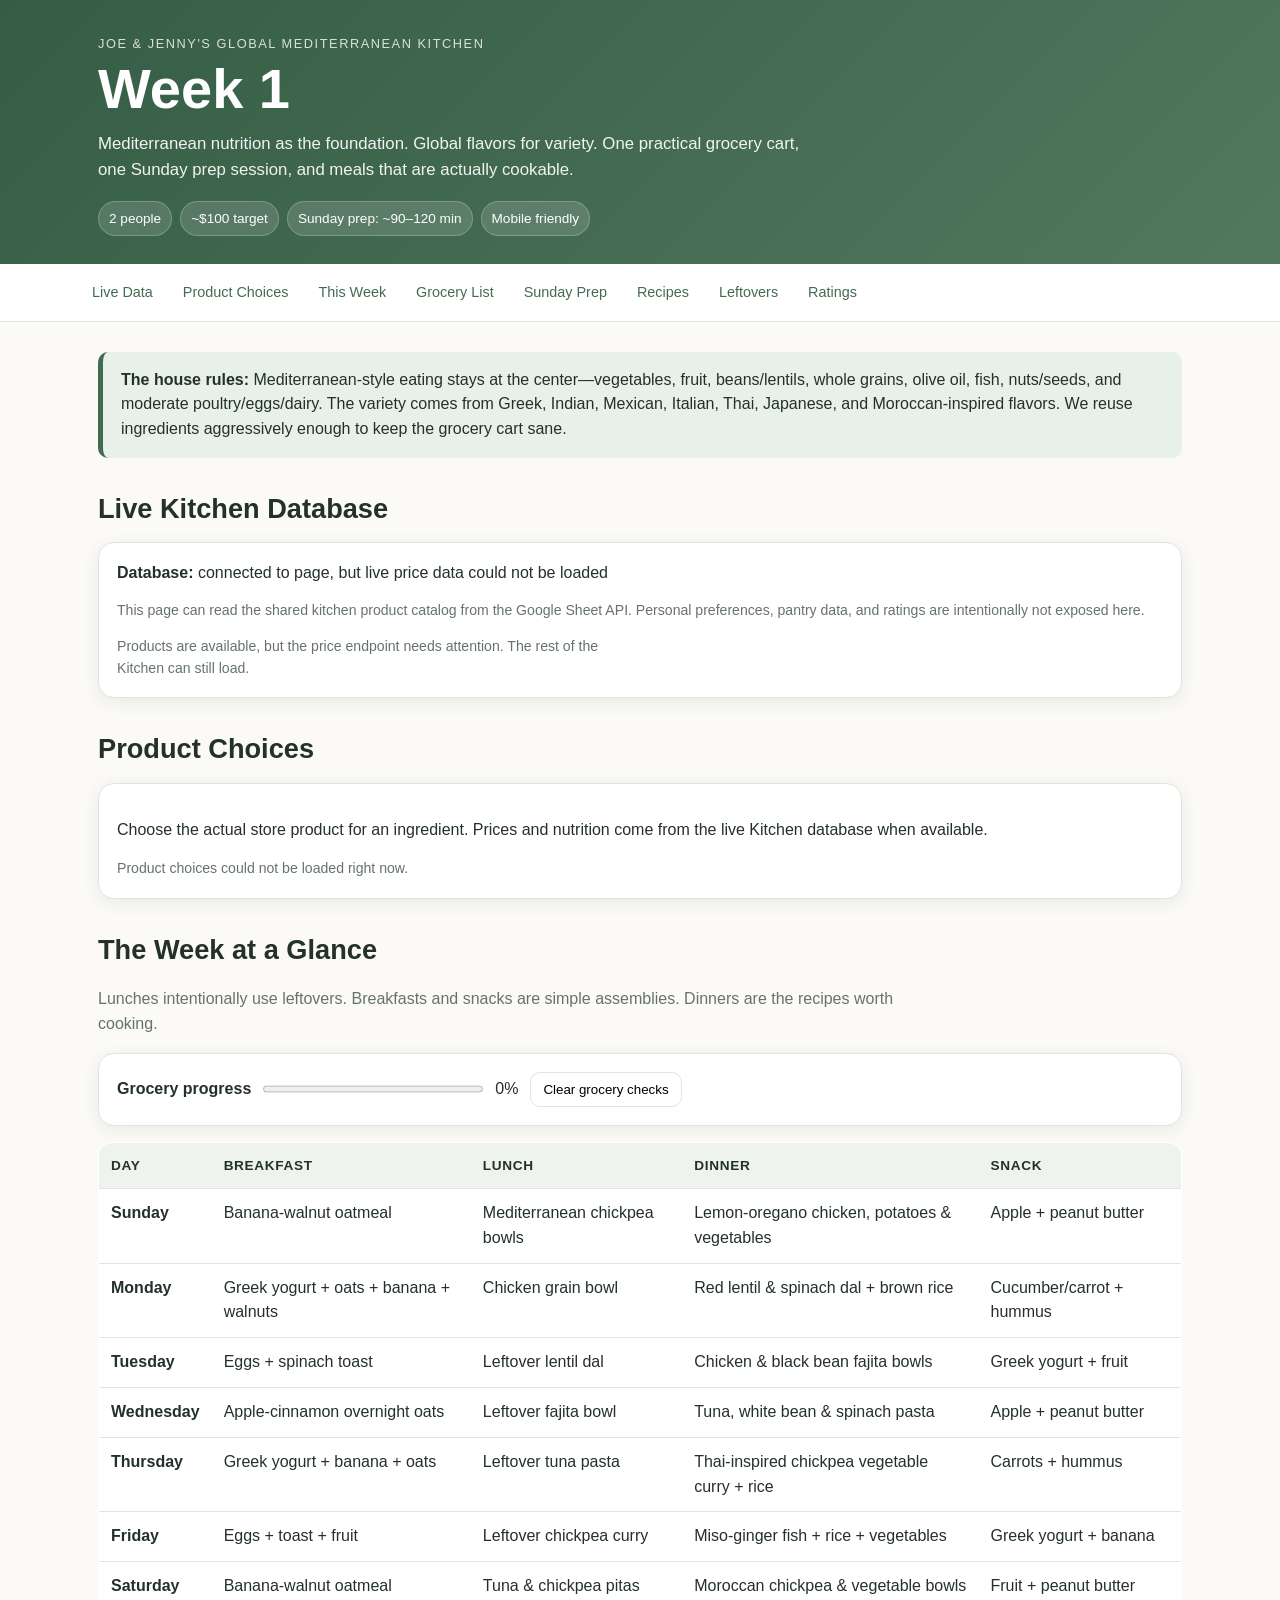
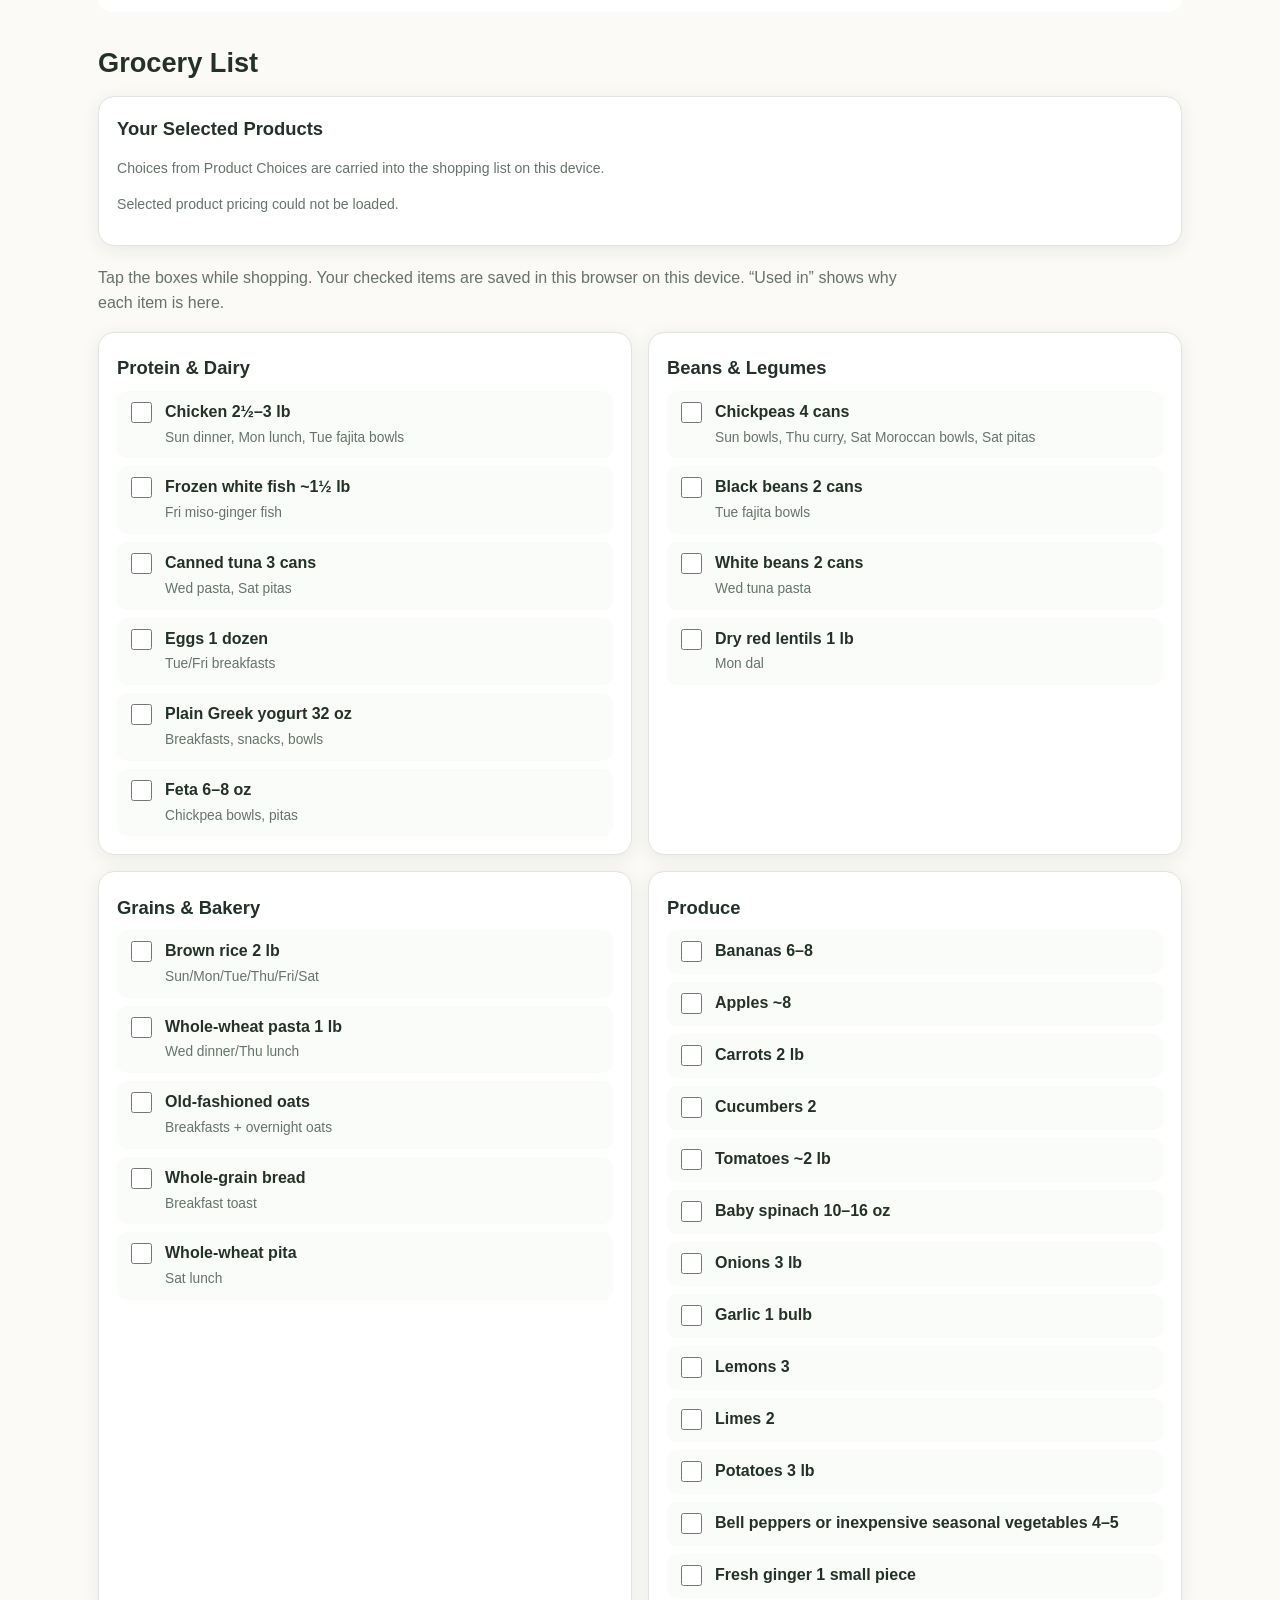
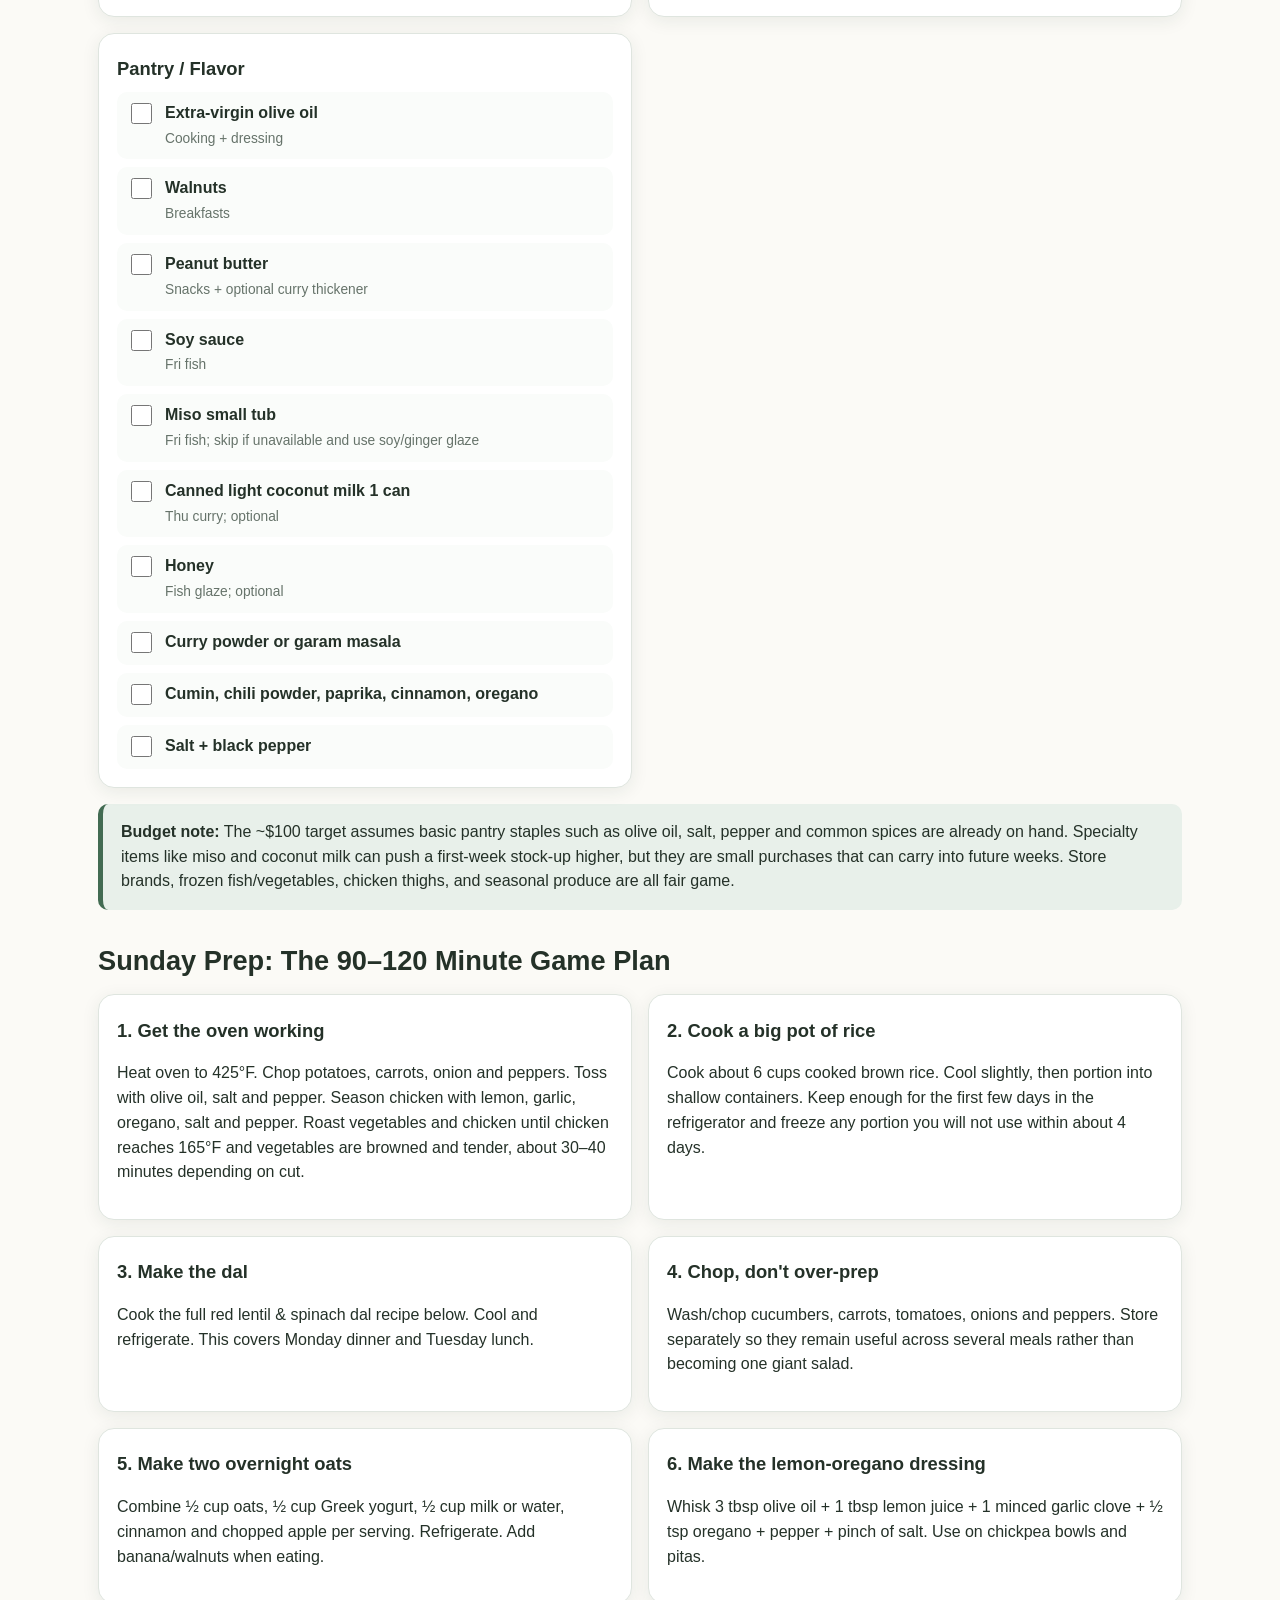
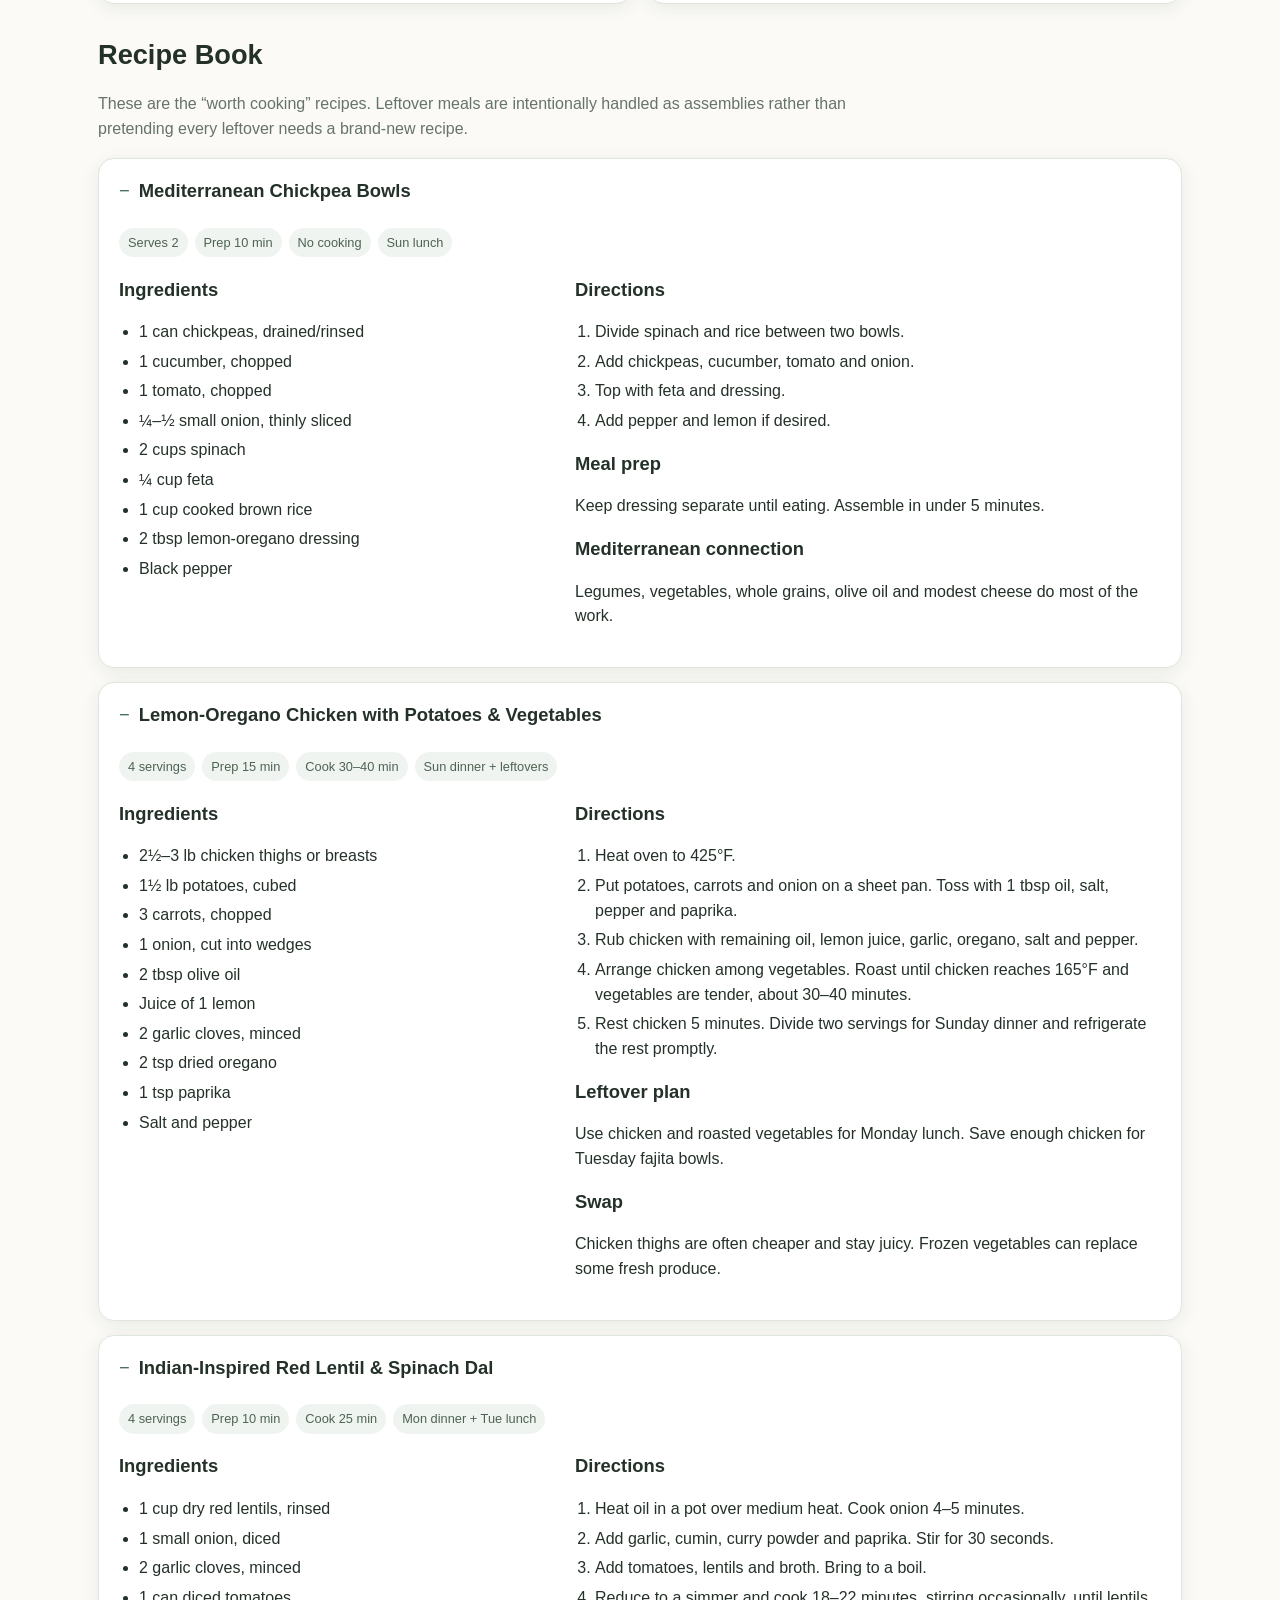
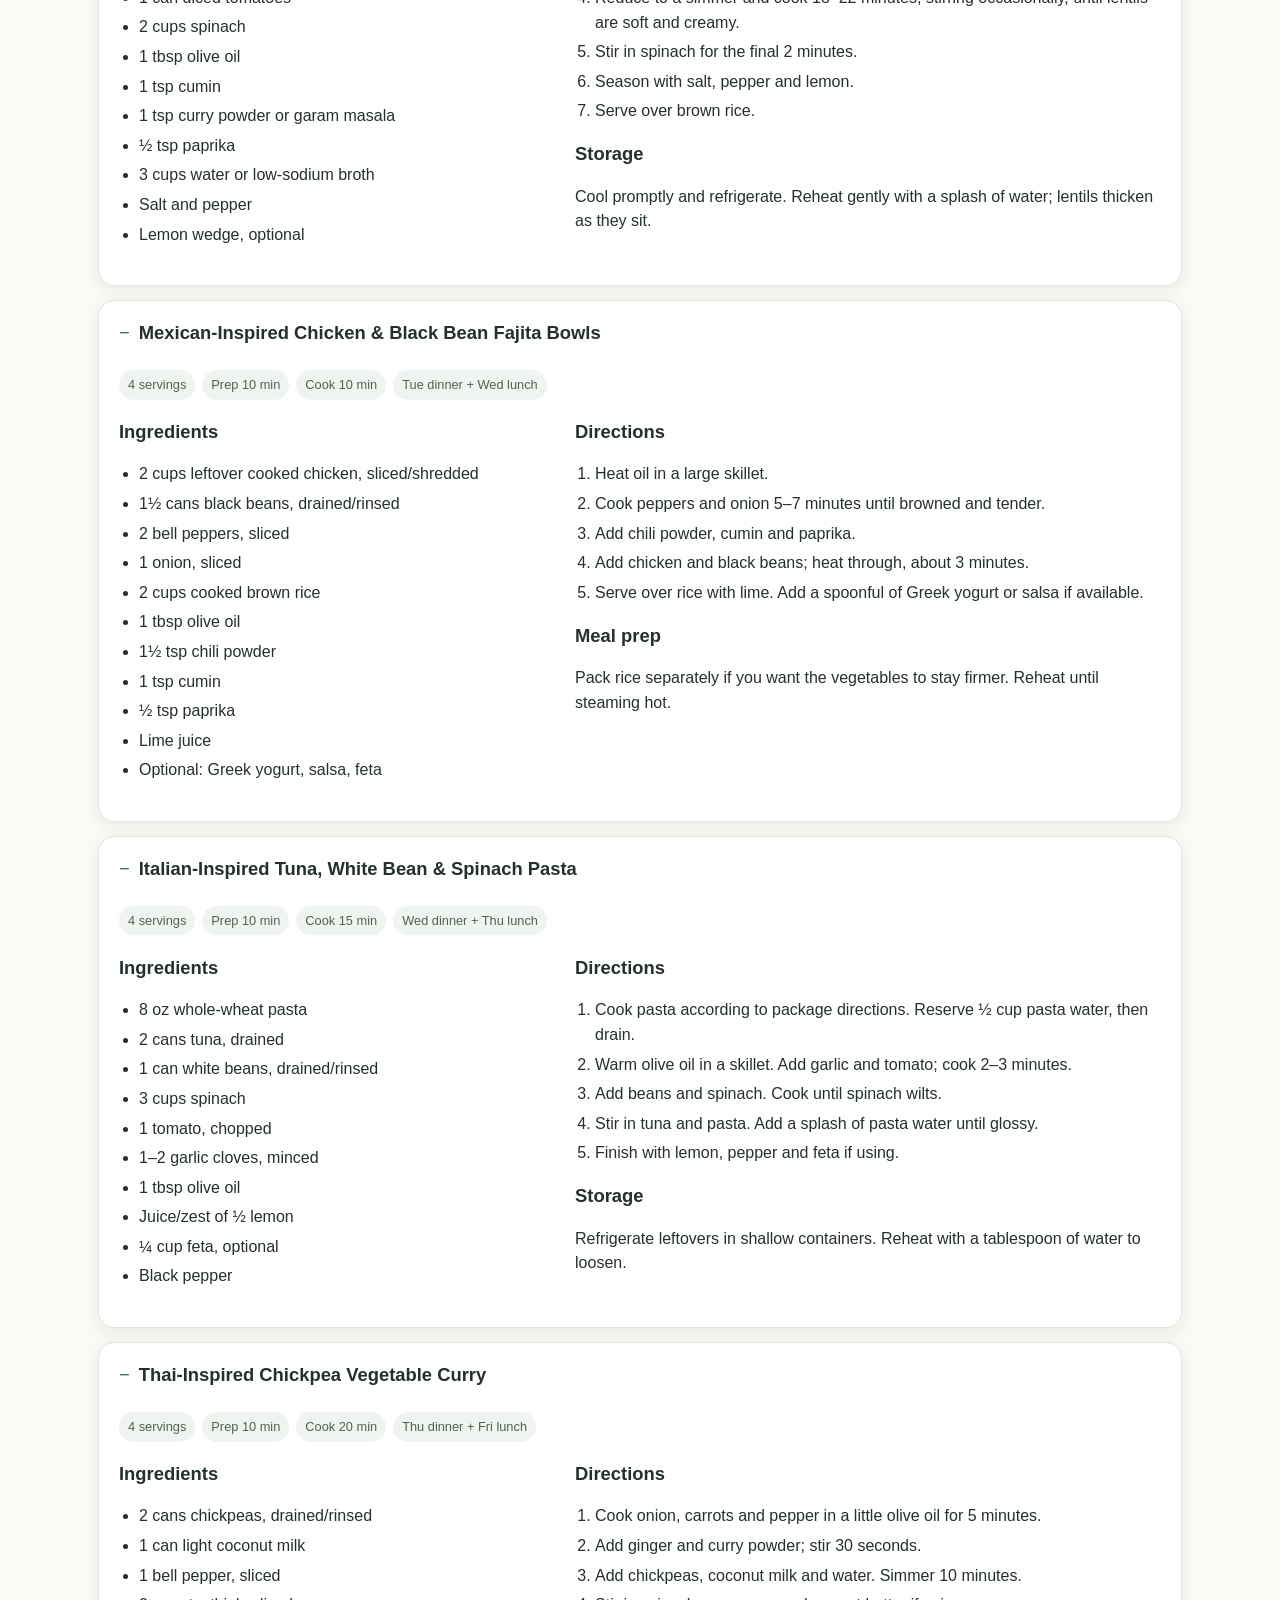
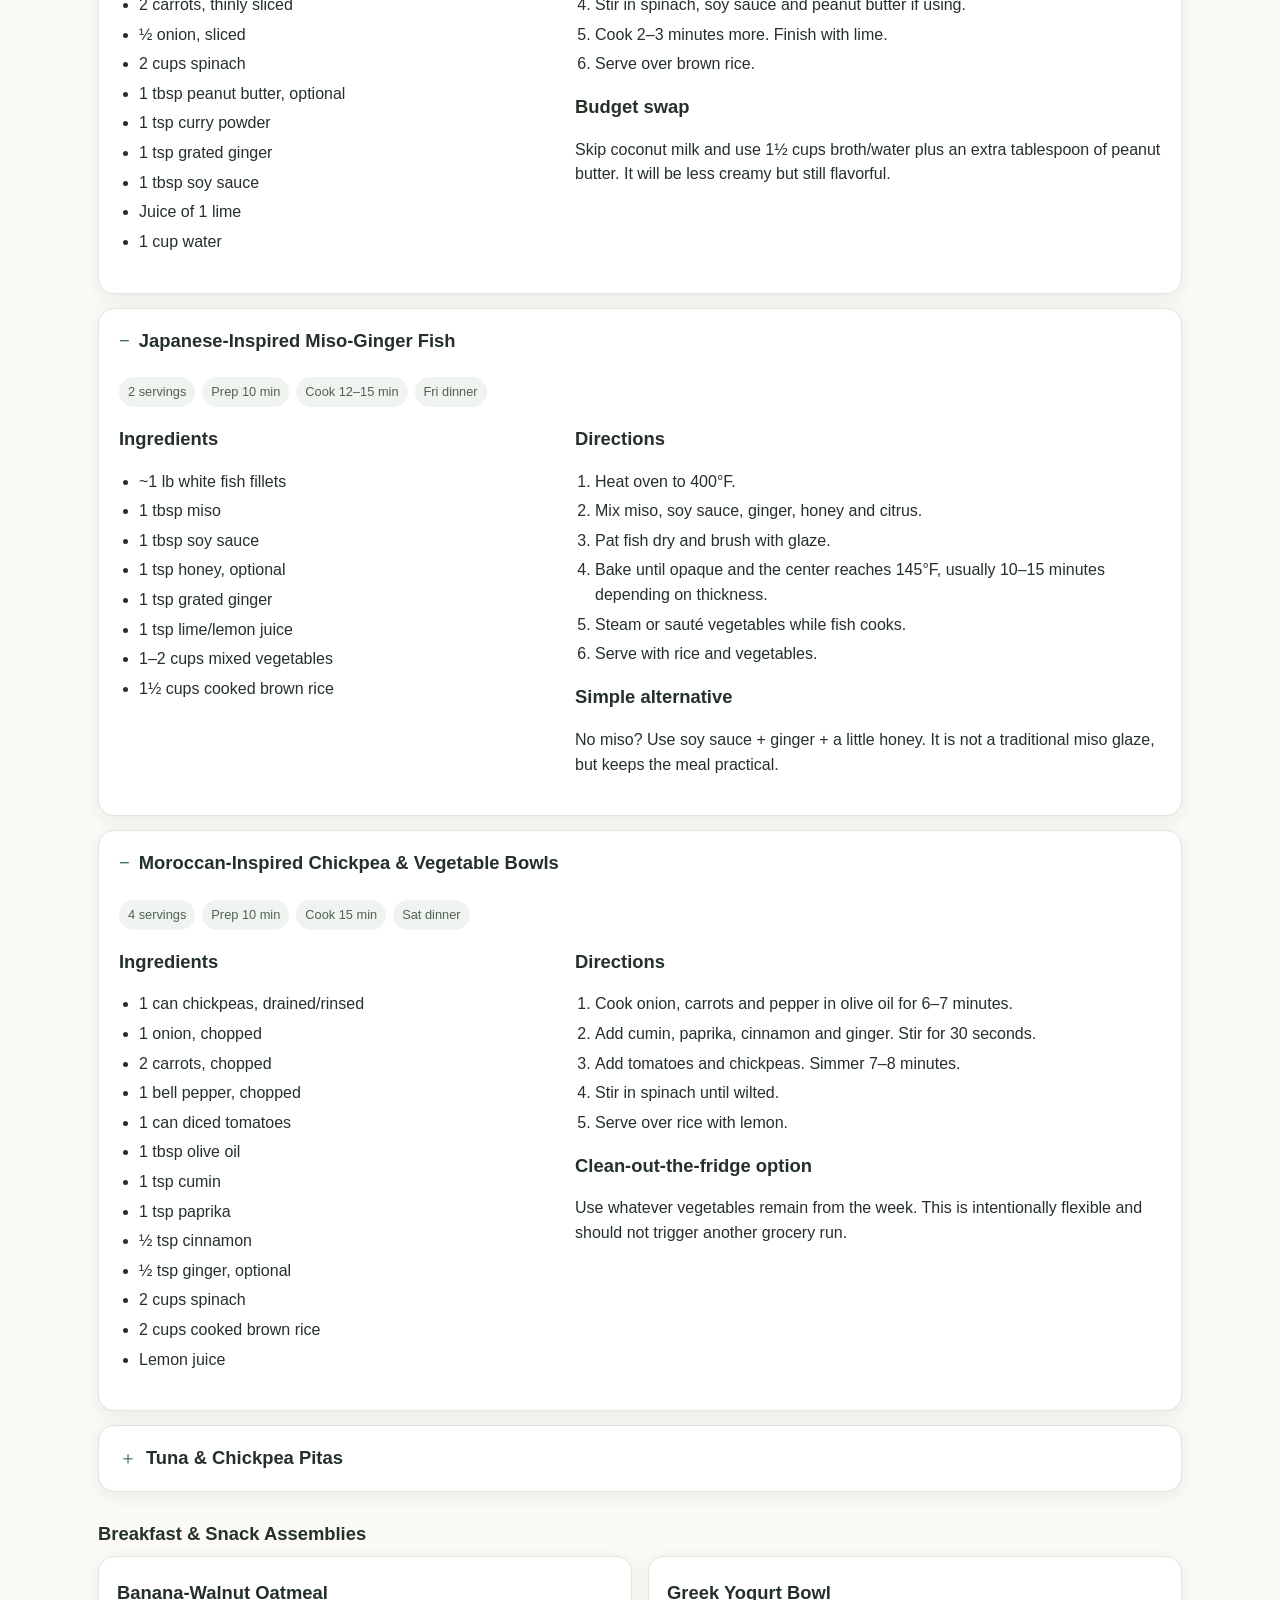
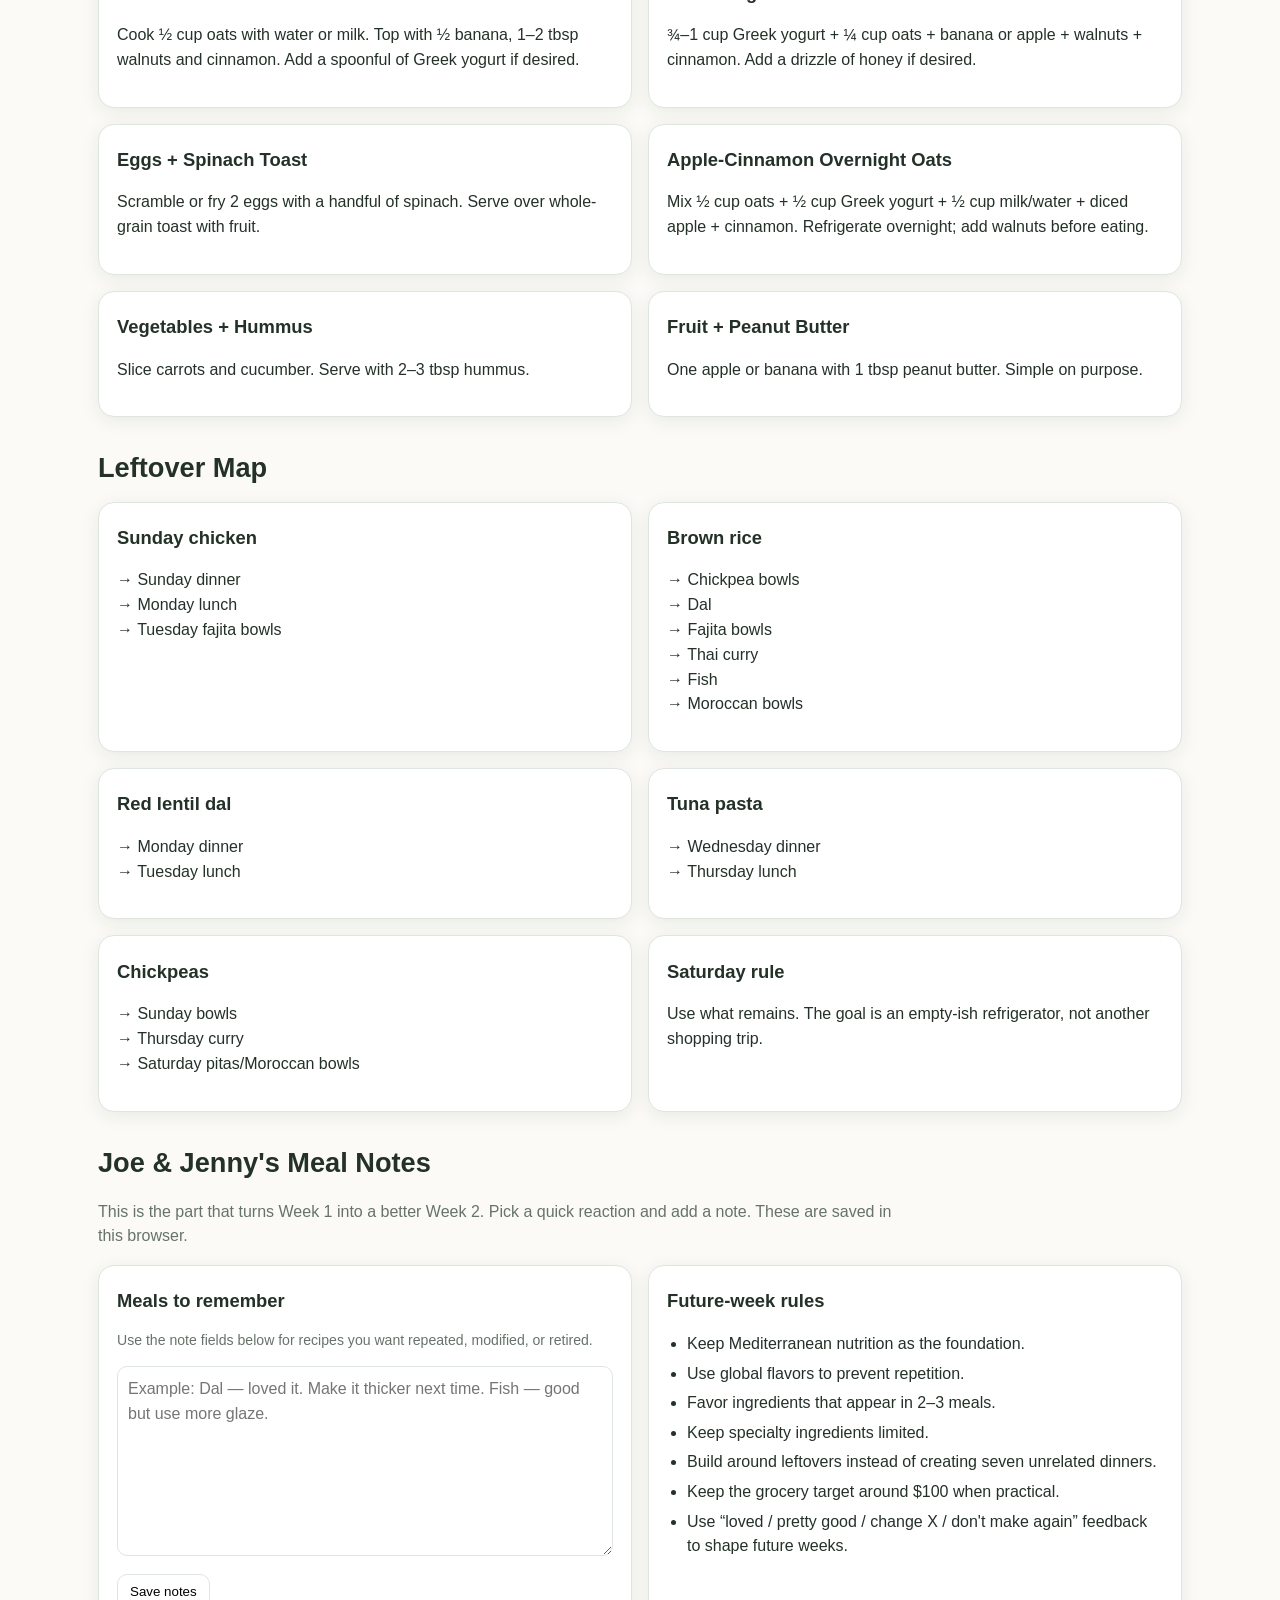
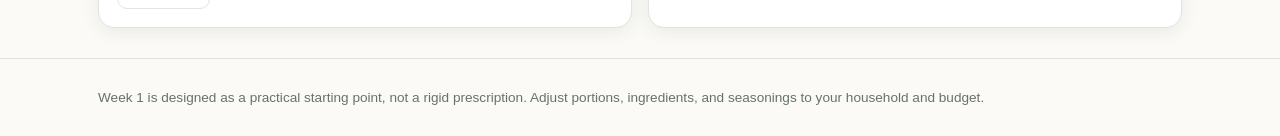
==== commit 3d2d71fb: "updated" ====
--- a/index.html
+++ b/index.html
@@ -156,6 +156,12 @@
 
 <section id="grocery">
 <h2>Grocery List</h2>
+<div class="card" id="selectedShopping" style="margin:12px 0 20px">
+  <h3 style="margin-top:0">Your Selected Products</h3>
+  <p class="small">Choices from Product Choices are carried into the shopping list on this device.</p>
+  <div id="selectedShoppingItems"></div>
+  <div id="selectedShoppingTotal" class="choice-selected" style="margin-top:12px"></div>
+</div>
 <p class="lead">Tap the boxes while shopping. Your checked items are saved in this browser on this device. “Used in” shows why each item is here.</p>
 
 <div class="grid grid2">
@@ -305,6 +311,12 @@
 .choice-option label{display:block;cursor:pointer}.choice-option input{margin-right:8px}.choice-price{font-size:1.15rem;font-weight:700;margin:10px 0}
 .choice-meta{font-size:.92rem}.choice-reason{font-size:.9rem;margin-top:10px}.choice-selected{font-weight:700;margin-top:10px}
 @media(max-width:650px){.choice-options{grid-template-columns:1fr}}
+</style>
+
+<style>
+.shopping-line{display:flex;justify-content:space-between;gap:16px;padding:10px 0;border-bottom:1px solid #e5e9e5}
+.shopping-line:last-child{border-bottom:0}.shopping-name{font-weight:700}.shopping-meta{font-size:.9rem}
+@media(max-width:650px){.shopping-line{display:block}.shopping-price{margin-top:4px}}
 </style>
 
 <script>
@@ -537,10 +549,56 @@
       radios.forEach(r=>r.closest(".choice-option")?.classList.toggle("selected",r.checked));
       const chosen=byId[selected], target=document.getElementById(`selected-${group.ingredient}`);
       if(target)target.textContent=`Selected: ${chosen.product_name}`;
+      updateSelectedShopping();
     };
     radios.forEach(r=>r.addEventListener("change",update));update();
   });
 }
+
+async function updateSelectedShopping(){
+  const wrap=document.getElementById("selectedShoppingItems");
+  const totalEl=document.getElementById("selectedShoppingTotal");
+  if(!wrap||!totalEl)return;
+  try{
+    const [productsResult,priceResult]=await Promise.all([apiJsonp("products"),apiJsonp("prices")]);
+    const products=(productsResult.data||[]).filter(p=>p.active!==false);
+    const prices=priceResult.data||[];
+    const choices=loadChoices();
+    const byId=Object.fromEntries(products.map(p=>[p.product_id,p]));
+    const latest={};
+    prices.forEach(row=>{
+      if(row.product_id&&(!latest[row.product_id]||String(row.date_checked)>String(latest[row.product_id].date_checked))){
+        latest[row.product_id]=row;
+      }
+    });
+    const ingredientNames={
+      ING007:"Peanut butter",
+      ING006:"Plain/Greek yogurt",
+      ING025:"Old-fashioned oats"
+    };
+    const selectedIds=["ING007","ING006","ING025"].map(ing=>({ing,id:choices[ing]})).filter(x=>x.id&&byId[x.id]);
+    if(!selectedIds.length){
+      wrap.innerHTML='<div class="small">Make a product selection above to see it here.</div>';
+      totalEl.textContent="";
+      return;
+    }
+    let total=0, priced=0;
+    wrap.innerHTML=selectedIds.map(({ing,id})=>{
+      const p=byId[id], pr=choicePrice(latest[id]);
+      if(pr){total+=pr.value;priced++;}
+      return `<div class="shopping-line">
+        <div><div class="shopping-name">${escapeHtml(ingredientNames[ing]||p.product_name)}</div>
+        <div class="shopping-meta">${escapeHtml(p.product_name)} · ${escapeHtml(p.package_size||"")}</div></div>
+        <div class="shopping-price"><strong>${pr?money(pr.value):"Price not verified"}</strong></div>
+      </div>`;
+    }).join("");
+    totalEl.textContent=priced ? `Selected products subtotal: ${money(total)}${priced<selectedIds.length?" · some prices not verified":""}` : "Selected products subtotal: price pending";
+  }catch(err){
+    wrap.innerHTML='<div class="small">Selected product pricing could not be loaded.</div>';
+    totalEl.textContent="";
+  }
+}
+
 async function loadProductChoices(){
   try{
     const [productsResult,priceResult]=await Promise.all([apiJsonp("products"),apiJsonp("prices")]);
@@ -553,6 +611,7 @@
   document.getElementById("notesBox").value=localStorage.getItem(NOTEKEY)||"";
   loadLiveKitchenData();
   loadProductChoices();
+  setTimeout(updateSelectedShopping, 100);
 });
 </script>
 </body>
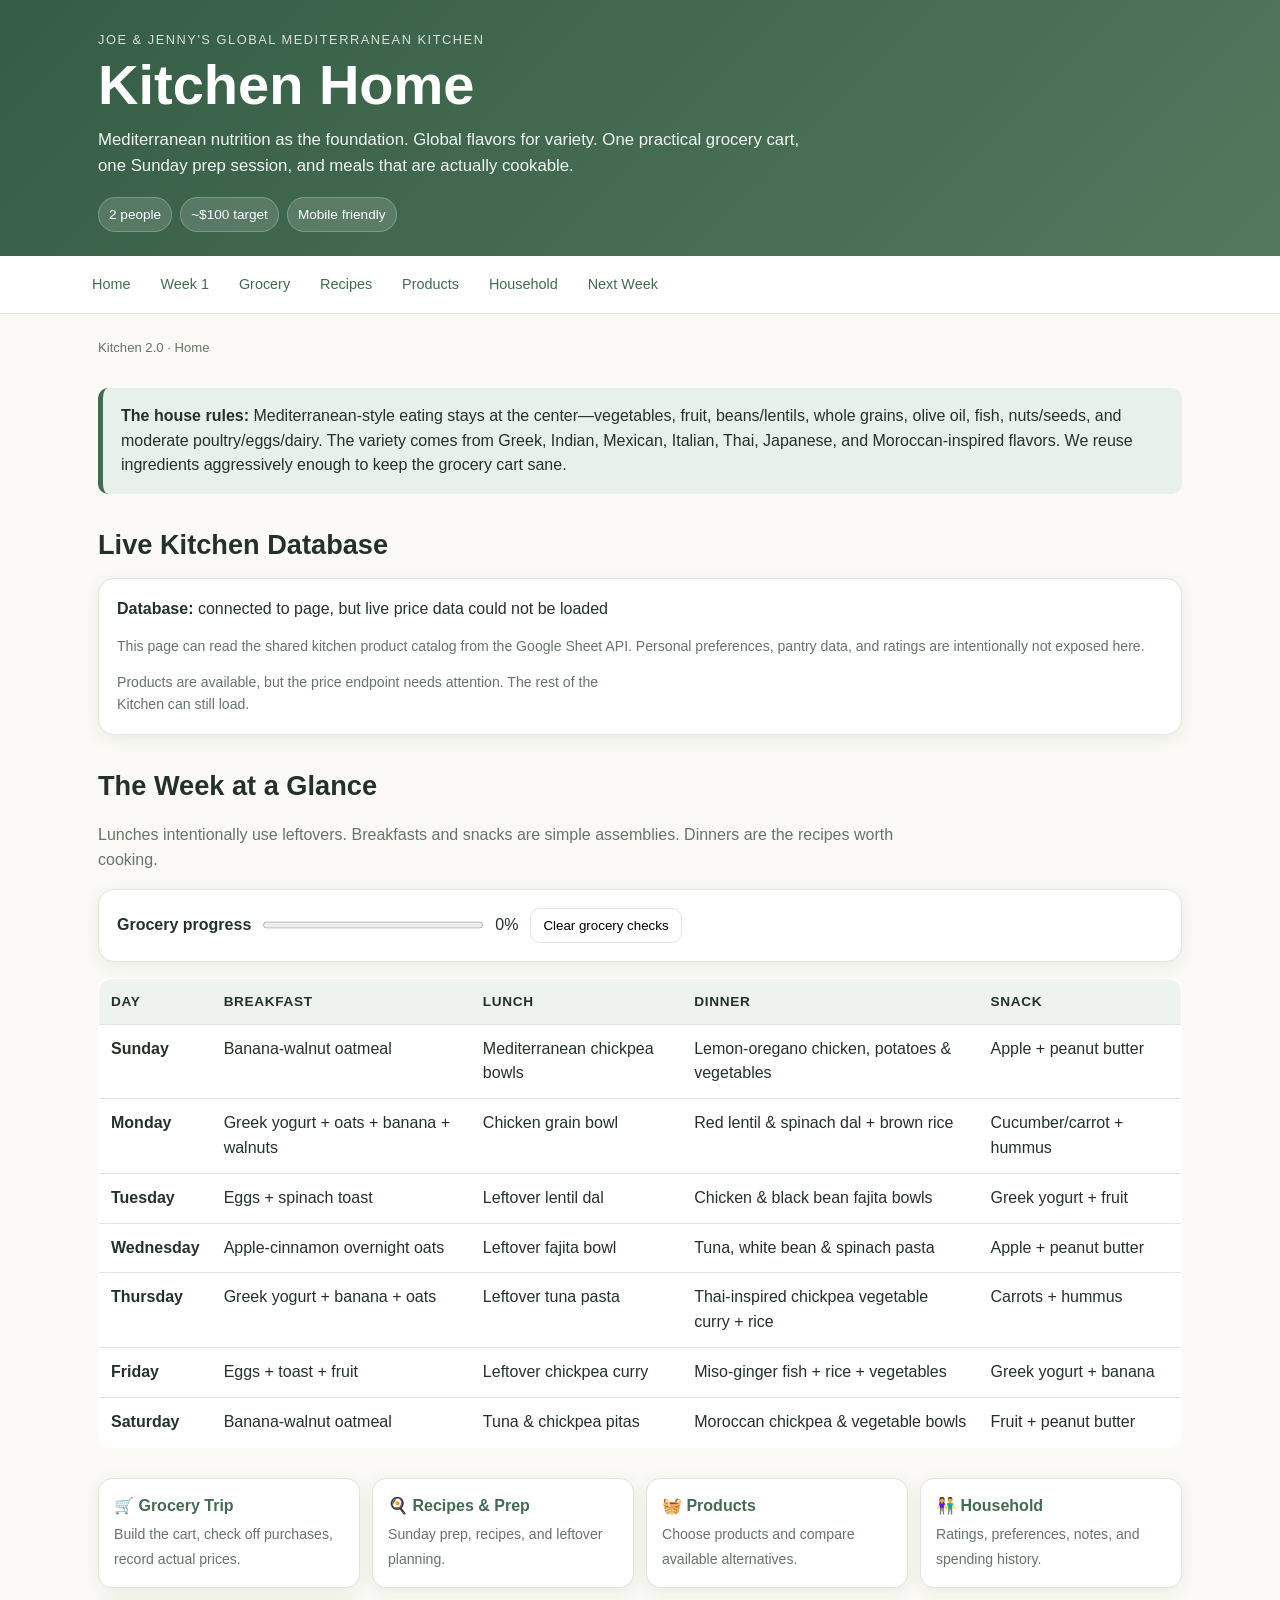
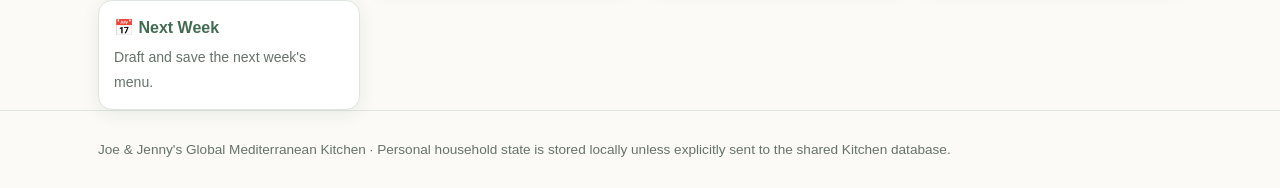
==== commit 23fd12e9: "major update" ====
--- a/index.html
+++ b/index.html
@@ -1,618 +1,44 @@
 <!DOCTYPE html>
-<html lang="en">
-<head>
-<meta charset="utf-8">
-<meta name="viewport" content="width=device-width, initial-scale=1, viewport-fit=cover">
-<meta name="theme-color" content="#426b52">
-<title>Joe & Jenny's Global Mediterranean Kitchen — Week 1</title>
-<style>
-:root{
-  --ink:#243128; --muted:#66736a; --green:#426b52; --green2:#e8f0ea;
-  --cream:#fbfaf6; --card:#fff; --line:#dfe5df; --gold:#b07b32;
-  --shadow:0 4px 18px rgba(30,45,35,.08); --radius:16px;
-}
-*{box-sizing:border-box}
-html{scroll-behavior:smooth}
-body{margin:0;background:var(--cream);color:var(--ink);font-family:-apple-system,BlinkMacSystemFont,"Segoe UI",Roboto,Arial,sans-serif;line-height:1.55}
-a{color:var(--green);text-decoration:none}
-.container{max-width:1120px;margin:auto;padding:0 18px}
-header{background:linear-gradient(135deg,#355d45,#52795e);color:white;padding:34px 0 28px}
-.eyebrow{font-size:.8rem;letter-spacing:.12em;text-transform:uppercase;opacity:.8}
-h1{font-size:clamp(2rem,7vw,3.5rem);line-height:1.08;margin:.35rem 0 .7rem}
-.subtitle{font-size:1.05rem;max-width:720px;opacity:.92}
-.badges{display:flex;flex-wrap:wrap;gap:8px;margin-top:18px}
-.badge{background:rgba(255,255,255,.14);border:1px solid rgba(255,255,255,.22);padding:6px 10px;border-radius:999px;font-size:.85rem}
-nav{position:sticky;top:0;z-index:20;background:rgba(255,255,255,.95);backdrop-filter:blur(10px);border-bottom:1px solid var(--line)}
-.navscroll{display:flex;gap:6px;overflow-x:auto;padding:9px 0}
-.navscroll a{white-space:nowrap;padding:8px 12px;border-radius:999px;font-size:.9rem}
-.navscroll a:hover{background:var(--green2)}
-main{padding:24px 0 60px}
-section{scroll-margin-top:70px;margin:30px 0}
-h2{font-size:1.7rem;margin:0 0 12px}
-h3{margin:.2rem 0 .5rem;font-size:1.15rem}
-.lead{color:var(--muted);max-width:800px}
-.grid{display:grid;gap:16px}
-.grid2{grid-template-columns:repeat(2,minmax(0,1fr))}
-.grid3{grid-template-columns:repeat(3,minmax(0,1fr))}
-.card{background:var(--card);border:1px solid var(--line);border-radius:var(--radius);padding:18px;box-shadow:var(--shadow)}
-.callout{border-left:5px solid var(--green);background:var(--green2);padding:16px 18px;border-radius:10px}
-table{width:100%;border-collapse:collapse;background:white;border:1px solid var(--line);border-radius:14px;overflow:hidden}
-th,td{text-align:left;vertical-align:top;padding:12px;border-bottom:1px solid var(--line)}
-th{background:#eef3ee;font-size:.85rem;text-transform:uppercase;letter-spacing:.05em}
-tr:last-child td{border-bottom:0}
-.day{font-weight:700;white-space:nowrap}
-.mealtype{font-size:.72rem;color:var(--muted);text-transform:uppercase;letter-spacing:.06em}
-.checklist{display:grid;gap:8px}
-.check{display:flex;gap:10px;align-items:flex-start;padding:9px 10px;border-radius:10px;background:#fafcfa}
-.check:hover{background:#f1f6f2}
-.check input{width:21px;height:21px;accent-color:var(--green);margin-top:2px;flex:0 0 auto}
-.check.done span{text-decoration:line-through;color:#89948c}
-.qty{font-weight:600}
-.used{color:var(--muted);font-size:.86rem}
-.recipe{border:1px solid var(--line);border-radius:var(--radius);background:#fff;box-shadow:var(--shadow);margin:14px 0;overflow:hidden}
-.recipe summary{cursor:pointer;padding:18px 20px;font-weight:700;font-size:1.15rem;list-style:none}
-.recipe summary::-webkit-details-marker{display:none}
-.recipe summary:before{content:"＋";display:inline-block;margin-right:9px;color:var(--green);font-weight:500}
-.recipe[open] summary:before{content:"−"}
-.recipebody{padding:0 20px 22px}
-.meta{display:flex;flex-wrap:wrap;gap:7px;margin:4px 0 15px}
-.pill{background:#f0f4f0;color:#4d6253;border-radius:999px;padding:5px 9px;font-size:.8rem}
-.recipegrid{display:grid;grid-template-columns:1fr 1.35fr;gap:22px}
-ul,ol{padding-left:1.25rem}
-li{margin:.3rem 0}
-.small{font-size:.88rem;color:var(--muted)}
-.rating{display:flex;flex-wrap:wrap;gap:8px;margin-top:10px}
-.rating label{border:1px solid var(--line);padding:7px 10px;border-radius:999px;font-size:.82rem}
-.rating input{margin-right:5px}
-.progressbox{display:flex;align-items:center;gap:12px;flex-wrap:wrap}
-progress{width:220px;height:14px;accent-color:var(--green)}
-footer{border-top:1px solid var(--line);padding:28px 0;color:var(--muted);font-size:.85rem}
-button{border:1px solid var(--line);background:white;border-radius:10px;padding:9px 12px;cursor:pointer}
-button:hover{background:#f1f5f1}
-.print{float:right}
-@media(max-width:760px){
-  .container{padding:0 13px}
-  header{padding:27px 0 23px}
-  .grid2,.grid3,.recipegrid{grid-template-columns:1fr}
-  table,thead,tbody,tr,th,td{display:block}
-  thead{display:none}
-  tr{padding:12px 0;border-bottom:1px solid var(--line)}
-  td{border:0;padding:4px 12px}
-  td:before{content:attr(data-label);display:block;font-size:.7rem;text-transform:uppercase;letter-spacing:.06em;color:var(--muted);font-weight:700}
-  .day{padding-top:10px}
-  .print{float:none}
-}
-@media print{
-  nav,.print,button{display:none!important}
-  body{background:white;font-size:10.5pt}
-  header{background:white;color:#000;border-bottom:2px solid #444}
-  .card,.recipe,table{box-shadow:none}
-  .recipe{break-inside:avoid}
-  .recipe[open] summary{border-bottom:1px solid #ddd}
-  .recipebody{display:block!important}
-  section{margin:22px 0}
-}
-</style>
-</head>
+<html lang="en"><head><meta charset="utf-8"><meta name="viewport" content="width=device-width, initial-scale=1, viewport-fit=cover"><meta name="theme-color" content="#426b52"><title>Joe & Jenny's Global Mediterranean Kitchen — Kitchen Home</title><link rel="stylesheet" href="css/kitchen.css"></head>
 <body>
-<header>
-<div class="container">
-<div class="eyebrow">Joe & Jenny's Global Mediterranean Kitchen</div>
-<h1>Week 1</h1>
-<div class="subtitle">Mediterranean nutrition as the foundation. Global flavors for variety. One practical grocery cart, one Sunday prep session, and meals that are actually cookable.</div>
-<div class="badges">
-<span class="badge">2 people</span><span class="badge">~$100 target</span><span class="badge">Sunday prep: ~90–120 min</span><span class="badge">Mobile friendly</span>
-</div>
-</div>
-</header>
-
-<nav><div class="container navscroll">
-<a href="#live-data">Live Data</a><a href="#choices">Product Choices</a><a href="#week">This Week</a><a href="#grocery">Grocery List</a><a href="#prep">Sunday Prep</a><a href="#recipes">Recipes</a><a href="#leftovers">Leftovers</a><a href="#notes">Ratings</a>
-</div></nav>
-
-<main class="container">
-<section id="intro">
+<header class="app-hero"><div class="container"><div class="eyebrow">Joe & Jenny's Global Mediterranean Kitchen</div><h1>Kitchen Home</h1><div class="subtitle">Mediterranean nutrition as the foundation. Global flavors for variety. One practical grocery cart, one Sunday prep session, and meals that are actually cookable.</div><div class="badges"><span class="badge">2 people</span><span class="badge">~$100 target</span><span class="badge">Mobile friendly</span></div></div></header>
+<nav class="app-nav"><div class="container navscroll"><a href="index.html">Home</a><a href="weeks/week-1.html">Week 1</a><a href="groceries/index.html">Grocery</a><a href="recipes/index.html">Recipes</a><a href="products/index.html">Products</a><a href="household/index.html">Household</a><a href="planner/index.html">Next Week</a></div></nav>
+<main class="container page-main"><div class="breadcrumb">Kitchen 2.0 · Home</div><section id="intro">
 <div class="callout">
 <strong>The house rules:</strong> Mediterranean-style eating stays at the center—vegetables, fruit, beans/lentils, whole grains, olive oil, fish, nuts/seeds, and moderate poultry/eggs/dairy. The variety comes from Greek, Indian, Mexican, Italian, Thai, Japanese, and Moroccan-inspired flavors. We reuse ingredients aggressively enough to keep the grocery cart sane.
 </div>
-</section>
-
-<section id="live-data">
+</section><section id="live-data">
 <h2>Live Kitchen Database</h2>
 <div class="card">
-  <div id="apiStatus"><strong>Database:</strong> connecting…</div>
-  <p class="small">This page can read the shared kitchen product catalog from the Google Sheet API. Personal preferences, pantry data, and ratings are intentionally not exposed here.</p>
-  <div id="productSnapshot" class="grid grid2" style="margin-top:12px"></div>
+<div id="apiStatus"><strong>Database:</strong> connecting…</div>
+<p class="small">This page can read the shared kitchen product catalog from the Google Sheet API. Personal preferences, pantry data, and ratings are intentionally not exposed here.</p>
+<div class="grid grid2" id="productSnapshot" style="margin-top:12px"></div>
 </div>
-</section>
-
-<section id="choices">
-<h2>Product Choices</h2>
-<div class="card">
-  <p>Choose the actual store product for an ingredient. Prices and nutrition come from the live Kitchen database when available.</p>
-  <div id="choiceGroups"></div>
-</div>
-</section>
-
-<section id="week">
+</section><section id="week">
 <h2>The Week at a Glance</h2>
 <p class="lead">Lunches intentionally use leftovers. Breakfasts and snacks are simple assemblies. Dinners are the recipes worth cooking.</p>
 <div class="card" style="margin-bottom:16px">
-<div class="progressbox"><strong>Grocery progress</strong><progress id="groceryProgress" value="0" max="1"></progress><span id="progressText">0%</span><button onclick="clearChecks()">Clear grocery checks</button></div>
+<div class="progressbox"><strong>Grocery progress</strong><progress id="groceryProgress" max="1" value="0"></progress><span id="progressText">0%</span><button onclick="clearChecks()">Clear grocery checks</button></div>
 </div>
 <table>
 <thead><tr><th>Day</th><th>Breakfast</th><th>Lunch</th><th>Dinner</th><th>Snack</th></tr></thead>
 <tbody>
-<tr><td class="day" data-label="Day">Sunday</td><td data-label="Breakfast">Banana-walnut oatmeal</td><td data-label="Lunch">Mediterranean chickpea bowls</td><td data-label="Dinner">Lemon-oregano chicken, potatoes & vegetables</td><td data-label="Snack">Apple + peanut butter</td></tr>
-<tr><td class="day" data-label="Day">Monday</td><td data-label="Breakfast">Greek yogurt + oats + banana + walnuts</td><td data-label="Lunch">Chicken grain bowl</td><td data-label="Dinner">Red lentil & spinach dal + brown rice</td><td data-label="Snack">Cucumber/carrot + hummus</td></tr>
-<tr><td class="day" data-label="Day">Tuesday</td><td data-label="Breakfast">Eggs + spinach toast</td><td data-label="Lunch">Leftover lentil dal</td><td data-label="Dinner">Chicken & black bean fajita bowls</td><td data-label="Snack">Greek yogurt + fruit</td></tr>
-<tr><td class="day" data-label="Day">Wednesday</td><td data-label="Breakfast">Apple-cinnamon overnight oats</td><td data-label="Lunch">Leftover fajita bowl</td><td data-label="Dinner">Tuna, white bean & spinach pasta</td><td data-label="Snack">Apple + peanut butter</td></tr>
+<tr><td class="day" data-label="Day">Sunday</td><td data-label="Breakfast">Banana-walnut oatmeal</td><td data-label="Lunch">Mediterranean chickpea bowls</td><td data-label="Dinner">Lemon-oregano chicken, potatoes &amp; vegetables</td><td data-label="Snack">Apple + peanut butter</td></tr>
+<tr><td class="day" data-label="Day">Monday</td><td data-label="Breakfast">Greek yogurt + oats + banana + walnuts</td><td data-label="Lunch">Chicken grain bowl</td><td data-label="Dinner">Red lentil &amp; spinach dal + brown rice</td><td data-label="Snack">Cucumber/carrot + hummus</td></tr>
+<tr><td class="day" data-label="Day">Tuesday</td><td data-label="Breakfast">Eggs + spinach toast</td><td data-label="Lunch">Leftover lentil dal</td><td data-label="Dinner">Chicken &amp; black bean fajita bowls</td><td data-label="Snack">Greek yogurt + fruit</td></tr>
+<tr><td class="day" data-label="Day">Wednesday</td><td data-label="Breakfast">Apple-cinnamon overnight oats</td><td data-label="Lunch">Leftover fajita bowl</td><td data-label="Dinner">Tuna, white bean &amp; spinach pasta</td><td data-label="Snack">Apple + peanut butter</td></tr>
 <tr><td class="day" data-label="Day">Thursday</td><td data-label="Breakfast">Greek yogurt + banana + oats</td><td data-label="Lunch">Leftover tuna pasta</td><td data-label="Dinner">Thai-inspired chickpea vegetable curry + rice</td><td data-label="Snack">Carrots + hummus</td></tr>
 <tr><td class="day" data-label="Day">Friday</td><td data-label="Breakfast">Eggs + toast + fruit</td><td data-label="Lunch">Leftover chickpea curry</td><td data-label="Dinner">Miso-ginger fish + rice + vegetables</td><td data-label="Snack">Greek yogurt + banana</td></tr>
-<tr><td class="day" data-label="Day">Saturday</td><td data-label="Breakfast">Banana-walnut oatmeal</td><td data-label="Lunch">Tuna & chickpea pitas</td><td data-label="Dinner">Moroccan chickpea & vegetable bowls</td><td data-label="Snack">Fruit + peanut butter</td></tr>
+<tr><td class="day" data-label="Day">Saturday</td><td data-label="Breakfast">Banana-walnut oatmeal</td><td data-label="Lunch">Tuna &amp; chickpea pitas</td><td data-label="Dinner">Moroccan chickpea &amp; vegetable bowls</td><td data-label="Snack">Fruit + peanut butter</td></tr>
 </tbody>
 </table>
-</section>
-
-<section id="grocery">
-<h2>Grocery List</h2>
-<div class="card" id="selectedShopping" style="margin:12px 0 20px">
-  <h3 style="margin-top:0">Your Selected Products</h3>
-  <p class="small">Choices from Product Choices are carried into the shopping list on this device.</p>
-  <div id="selectedShoppingItems"></div>
-  <div id="selectedShoppingTotal" class="choice-selected" style="margin-top:12px"></div>
-</div>
-<p class="lead">Tap the boxes while shopping. Your checked items are saved in this browser on this device. “Used in” shows why each item is here.</p>
-
-<div class="grid grid2">
-<div class="card"><h3>Protein & Dairy</h3><div class="checklist">
-<label class="check"><input type="checkbox" data-g><span><b>Chicken</b> <span class="qty">2½–3 lb</span><br><span class="used">Sun dinner, Mon lunch, Tue fajita bowls</span></span></label>
-<label class="check"><input type="checkbox" data-g><span><b>Frozen white fish</b> <span class="qty">~1½ lb</span><br><span class="used">Fri miso-ginger fish</span></span></label>
-<label class="check"><input type="checkbox" data-g><span><b>Canned tuna</b> <span class="qty">3 cans</span><br><span class="used">Wed pasta, Sat pitas</span></span></label>
-<label class="check"><input type="checkbox" data-g><span><b>Eggs</b> <span class="qty">1 dozen</span><br><span class="used">Tue/Fri breakfasts</span></span></label>
-<label class="check"><input type="checkbox" data-g><span><b>Plain Greek yogurt</b> <span class="qty">32 oz</span><br><span class="used">Breakfasts, snacks, bowls</span></span></label>
-<label class="check"><input type="checkbox" data-g><span><b>Feta</b> <span class="qty">6–8 oz</span><br><span class="used">Chickpea bowls, pitas</span></span></label>
-</div></div>
-
-<div class="card"><h3>Beans & Legumes</h3><div class="checklist">
-<label class="check"><input type="checkbox" data-g><span><b>Chickpeas</b> <span class="qty">4 cans</span><br><span class="used">Sun bowls, Thu curry, Sat Moroccan bowls, Sat pitas</span></span></label>
-<label class="check"><input type="checkbox" data-g><span><b>Black beans</b> <span class="qty">2 cans</span><br><span class="used">Tue fajita bowls</span></span></label>
-<label class="check"><input type="checkbox" data-g><span><b>White beans</b> <span class="qty">2 cans</span><br><span class="used">Wed tuna pasta</span></span></label>
-<label class="check"><input type="checkbox" data-g><span><b>Dry red lentils</b> <span class="qty">1 lb</span><br><span class="used">Mon dal</span></span></label>
-</div></div>
-
-<div class="card"><h3>Grains & Bakery</h3><div class="checklist">
-<label class="check"><input type="checkbox" data-g><span><b>Brown rice</b> <span class="qty">2 lb</span><br><span class="used">Sun/Mon/Tue/Thu/Fri/Sat</span></span></label>
-<label class="check"><input type="checkbox" data-g><span><b>Whole-wheat pasta</b> <span class="qty">1 lb</span><br><span class="used">Wed dinner/Thu lunch</span></span></label>
-<label class="check"><input type="checkbox" data-g><span><b>Old-fashioned oats</b><br><span class="used">Breakfasts + overnight oats</span></span></label>
-<label class="check"><input type="checkbox" data-g><span><b>Whole-grain bread</b><br><span class="used">Breakfast toast</span></span></label>
-<label class="check"><input type="checkbox" data-g><span><b>Whole-wheat pita</b><br><span class="used">Sat lunch</span></span></label>
-</div></div>
-
-<div class="card"><h3>Produce</h3><div class="checklist">
-<label class="check"><input type="checkbox" data-g><span><b>Bananas</b> <span class="qty">6–8</span></span></label>
-<label class="check"><input type="checkbox" data-g><span><b>Apples</b> <span class="qty">~8</span></span></label>
-<label class="check"><input type="checkbox" data-g><span><b>Carrots</b> <span class="qty">2 lb</span></span></label>
-<label class="check"><input type="checkbox" data-g><span><b>Cucumbers</b> <span class="qty">2</span></span></label>
-<label class="check"><input type="checkbox" data-g><span><b>Tomatoes</b> <span class="qty">~2 lb</span></span></label>
-<label class="check"><input type="checkbox" data-g><span><b>Baby spinach</b> <span class="qty">10–16 oz</span></span></label>
-<label class="check"><input type="checkbox" data-g><span><b>Onions</b> <span class="qty">3 lb</span></span></label>
-<label class="check"><input type="checkbox" data-g><span><b>Garlic</b> <span class="qty">1 bulb</span></span></label>
-<label class="check"><input type="checkbox" data-g><span><b>Lemons</b> <span class="qty">3</span></span></label>
-<label class="check"><input type="checkbox" data-g><span><b>Limes</b> <span class="qty">2</span></span></label>
-<label class="check"><input type="checkbox" data-g><span><b>Potatoes</b> <span class="qty">3 lb</span></span></label>
-<label class="check"><input type="checkbox" data-g><span><b>Bell peppers or inexpensive seasonal vegetables</b> <span class="qty">4–5</span></span></label>
-<label class="check"><input type="checkbox" data-g><span><b>Fresh ginger</b> <span class="qty">1 small piece</span></span></label>
-</div></div>
-
-<div class="card"><h3>Pantry / Flavor</h3><div class="checklist">
-<label class="check"><input type="checkbox" data-g><span><b>Extra-virgin olive oil</b><br><span class="used">Cooking + dressing</span></span></label>
-<label class="check"><input type="checkbox" data-g><span><b>Walnuts</b><br><span class="used">Breakfasts</span></span></label>
-<label class="check"><input type="checkbox" data-g><span><b>Peanut butter</b><br><span class="used">Snacks + optional curry thickener</span></span></label>
-<label class="check"><input type="checkbox" data-g><span><b>Soy sauce</b><br><span class="used">Fri fish</span></span></label>
-<label class="check"><input type="checkbox" data-g><span><b>Miso</b> <span class="qty">small tub</span><br><span class="used">Fri fish; skip if unavailable and use soy/ginger glaze</span></span></label>
-<label class="check"><input type="checkbox" data-g><span><b>Canned light coconut milk</b> <span class="qty">1 can</span><br><span class="used">Thu curry; optional</span></span></label>
-<label class="check"><input type="checkbox" data-g><span><b>Honey</b><br><span class="used">Fish glaze; optional</span></span></label>
-<label class="check"><input type="checkbox" data-g><span><b>Curry powder or garam masala</b></span></label>
-<label class="check"><input type="checkbox" data-g><span><b>Cumin, chili powder, paprika, cinnamon, oregano</b></span></label>
-<label class="check"><input type="checkbox" data-g><span><b>Salt + black pepper</b></span></label>
-</div></div>
-</div>
-<div class="callout" style="margin-top:16px"><strong>Budget note:</strong> The ~$100 target assumes basic pantry staples such as olive oil, salt, pepper and common spices are already on hand. Specialty items like miso and coconut milk can push a first-week stock-up higher, but they are small purchases that can carry into future weeks. Store brands, frozen fish/vegetables, chicken thighs, and seasonal produce are all fair game.</div>
-</section>
-
-<section id="prep">
-<h2>Sunday Prep: The 90–120 Minute Game Plan</h2>
-<div class="grid grid2">
-<div class="card"><h3>1. Get the oven working</h3><p>Heat oven to 425°F. Chop potatoes, carrots, onion and peppers. Toss with olive oil, salt and pepper. Season chicken with lemon, garlic, oregano, salt and pepper. Roast vegetables and chicken until chicken reaches 165°F and vegetables are browned and tender, about 30–40 minutes depending on cut.</p></div>
-<div class="card"><h3>2. Cook a big pot of rice</h3><p>Cook about 6 cups cooked brown rice. Cool slightly, then portion into shallow containers. Keep enough for the first few days in the refrigerator and freeze any portion you will not use within about 4 days.</p></div>
-<div class="card"><h3>3. Make the dal</h3><p>Cook the full red lentil & spinach dal recipe below. Cool and refrigerate. This covers Monday dinner and Tuesday lunch.</p></div>
-<div class="card"><h3>4. Chop, don't over-prep</h3><p>Wash/chop cucumbers, carrots, tomatoes, onions and peppers. Store separately so they remain useful across several meals rather than becoming one giant salad.</p></div>
-<div class="card"><h3>5. Make two overnight oats</h3><p>Combine ½ cup oats, ½ cup Greek yogurt, ½ cup milk or water, cinnamon and chopped apple per serving. Refrigerate. Add banana/walnuts when eating.</p></div>
-<div class="card"><h3>6. Make the lemon-oregano dressing</h3><p>Whisk 3 tbsp olive oil + 1 tbsp lemon juice + 1 minced garlic clove + ½ tsp oregano + pepper + pinch of salt. Use on chickpea bowls and pitas.</p></div>
-</div>
-</section>
-
-<section id="recipes">
-<h2>Recipe Book</h2>
-<p class="lead">These are the “worth cooking” recipes. Leftover meals are intentionally handled as assemblies rather than pretending every leftover needs a brand-new recipe.</p>
-
-<details class="recipe" open><summary>Mediterranean Chickpea Bowls</summary><div class="recipebody"><div class="meta"><span class="pill">Serves 2</span><span class="pill">Prep 10 min</span><span class="pill">No cooking</span><span class="pill">Sun lunch</span></div><div class="recipegrid"><div><h3>Ingredients</h3><ul><li>1 can chickpeas, drained/rinsed</li><li>1 cucumber, chopped</li><li>1 tomato, chopped</li><li>¼–½ small onion, thinly sliced</li><li>2 cups spinach</li><li>¼ cup feta</li><li>1 cup cooked brown rice</li><li>2 tbsp lemon-oregano dressing</li><li>Black pepper</li></ul></div><div><h3>Directions</h3><ol><li>Divide spinach and rice between two bowls.</li><li>Add chickpeas, cucumber, tomato and onion.</li><li>Top with feta and dressing.</li><li>Add pepper and lemon if desired.</li></ol><h3>Meal prep</h3><p>Keep dressing separate until eating. Assemble in under 5 minutes.</p><h3>Mediterranean connection</h3><p>Legumes, vegetables, whole grains, olive oil and modest cheese do most of the work.</p></div></div></div></details>
-
-<details class="recipe" open><summary>Lemon-Oregano Chicken with Potatoes & Vegetables</summary><div class="recipebody"><div class="meta"><span class="pill">4 servings</span><span class="pill">Prep 15 min</span><span class="pill">Cook 30–40 min</span><span class="pill">Sun dinner + leftovers</span></div><div class="recipegrid"><div><h3>Ingredients</h3><ul><li>2½–3 lb chicken thighs or breasts</li><li>1½ lb potatoes, cubed</li><li>3 carrots, chopped</li><li>1 onion, cut into wedges</li><li>2 tbsp olive oil</li><li>Juice of 1 lemon</li><li>2 garlic cloves, minced</li><li>2 tsp dried oregano</li><li>1 tsp paprika</li><li>Salt and pepper</li></ul></div><div><h3>Directions</h3><ol><li>Heat oven to 425°F.</li><li>Put potatoes, carrots and onion on a sheet pan. Toss with 1 tbsp oil, salt, pepper and paprika.</li><li>Rub chicken with remaining oil, lemon juice, garlic, oregano, salt and pepper.</li><li>Arrange chicken among vegetables. Roast until chicken reaches 165°F and vegetables are tender, about 30–40 minutes.</li><li>Rest chicken 5 minutes. Divide two servings for Sunday dinner and refrigerate the rest promptly.</li></ol><h3>Leftover plan</h3><p>Use chicken and roasted vegetables for Monday lunch. Save enough chicken for Tuesday fajita bowls.</p><h3>Swap</h3><p>Chicken thighs are often cheaper and stay juicy. Frozen vegetables can replace some fresh produce.</p></div></div></div></details>
-
-<details class="recipe" open><summary>Indian-Inspired Red Lentil & Spinach Dal</summary><div class="recipebody"><div class="meta"><span class="pill">4 servings</span><span class="pill">Prep 10 min</span><span class="pill">Cook 25 min</span><span class="pill">Mon dinner + Tue lunch</span></div><div class="recipegrid"><div><h3>Ingredients</h3><ul><li>1 cup dry red lentils, rinsed</li><li>1 small onion, diced</li><li>2 garlic cloves, minced</li><li>1 can diced tomatoes</li><li>2 cups spinach</li><li>1 tbsp olive oil</li><li>1 tsp cumin</li><li>1 tsp curry powder or garam masala</li><li>½ tsp paprika</li><li>3 cups water or low-sodium broth</li><li>Salt and pepper</li><li>Lemon wedge, optional</li></ul></div><div><h3>Directions</h3><ol><li>Heat oil in a pot over medium heat. Cook onion 4–5 minutes.</li><li>Add garlic, cumin, curry powder and paprika. Stir for 30 seconds.</li><li>Add tomatoes, lentils and broth. Bring to a boil.</li><li>Reduce to a simmer and cook 18–22 minutes, stirring occasionally, until lentils are soft and creamy.</li><li>Stir in spinach for the final 2 minutes.</li><li>Season with salt, pepper and lemon.</li><li>Serve over brown rice.</li></ol><h3>Storage</h3><p>Cool promptly and refrigerate. Reheat gently with a splash of water; lentils thicken as they sit.</p></div></div></div></details>
-
-<details class="recipe" open><summary>Mexican-Inspired Chicken & Black Bean Fajita Bowls</summary><div class="recipebody"><div class="meta"><span class="pill">4 servings</span><span class="pill">Prep 10 min</span><span class="pill">Cook 10 min</span><span class="pill">Tue dinner + Wed lunch</span></div><div class="recipegrid"><div><h3>Ingredients</h3><ul><li>2 cups leftover cooked chicken, sliced/shredded</li><li>1½ cans black beans, drained/rinsed</li><li>2 bell peppers, sliced</li><li>1 onion, sliced</li><li>2 cups cooked brown rice</li><li>1 tbsp olive oil</li><li>1½ tsp chili powder</li><li>1 tsp cumin</li><li>½ tsp paprika</li><li>Lime juice</li><li>Optional: Greek yogurt, salsa, feta</li></ul></div><div><h3>Directions</h3><ol><li>Heat oil in a large skillet.</li><li>Cook peppers and onion 5–7 minutes until browned and tender.</li><li>Add chili powder, cumin and paprika.</li><li>Add chicken and black beans; heat through, about 3 minutes.</li><li>Serve over rice with lime. Add a spoonful of Greek yogurt or salsa if available.</li></ol><h3>Meal prep</h3><p>Pack rice separately if you want the vegetables to stay firmer. Reheat until steaming hot.</p></div></div></div></details>
-
-<details class="recipe" open><summary>Italian-Inspired Tuna, White Bean & Spinach Pasta</summary><div class="recipebody"><div class="meta"><span class="pill">4 servings</span><span class="pill">Prep 10 min</span><span class="pill">Cook 15 min</span><span class="pill">Wed dinner + Thu lunch</span></div><div class="recipegrid"><div><h3>Ingredients</h3><ul><li>8 oz whole-wheat pasta</li><li>2 cans tuna, drained</li><li>1 can white beans, drained/rinsed</li><li>3 cups spinach</li><li>1 tomato, chopped</li><li>1–2 garlic cloves, minced</li><li>1 tbsp olive oil</li><li>Juice/zest of ½ lemon</li><li>¼ cup feta, optional</li><li>Black pepper</li></ul></div><div><h3>Directions</h3><ol><li>Cook pasta according to package directions. Reserve ½ cup pasta water, then drain.</li><li>Warm olive oil in a skillet. Add garlic and tomato; cook 2–3 minutes.</li><li>Add beans and spinach. Cook until spinach wilts.</li><li>Stir in tuna and pasta. Add a splash of pasta water until glossy.</li><li>Finish with lemon, pepper and feta if using.</li></ol><h3>Storage</h3><p>Refrigerate leftovers in shallow containers. Reheat with a tablespoon of water to loosen.</p></div></div></div></details>
-
-<details class="recipe" open><summary>Thai-Inspired Chickpea Vegetable Curry</summary><div class="recipebody"><div class="meta"><span class="pill">4 servings</span><span class="pill">Prep 10 min</span><span class="pill">Cook 20 min</span><span class="pill">Thu dinner + Fri lunch</span></div><div class="recipegrid"><div><h3>Ingredients</h3><ul><li>2 cans chickpeas, drained/rinsed</li><li>1 can light coconut milk</li><li>1 bell pepper, sliced</li><li>2 carrots, thinly sliced</li><li>½ onion, sliced</li><li>2 cups spinach</li><li>1 tbsp peanut butter, optional</li><li>1 tsp curry powder</li><li>1 tsp grated ginger</li><li>1 tbsp soy sauce</li><li>Juice of 1 lime</li><li>1 cup water</li></ul></div><div><h3>Directions</h3><ol><li>Cook onion, carrots and pepper in a little olive oil for 5 minutes.</li><li>Add ginger and curry powder; stir 30 seconds.</li><li>Add chickpeas, coconut milk and water. Simmer 10 minutes.</li><li>Stir in spinach, soy sauce and peanut butter if using.</li><li>Cook 2–3 minutes more. Finish with lime.</li><li>Serve over brown rice.</li></ol><h3>Budget swap</h3><p>Skip coconut milk and use 1½ cups broth/water plus an extra tablespoon of peanut butter. It will be less creamy but still flavorful.</p></div></div></div></details>
-
-<details class="recipe" open><summary>Japanese-Inspired Miso-Ginger Fish</summary><div class="recipebody"><div class="meta"><span class="pill">2 servings</span><span class="pill">Prep 10 min</span><span class="pill">Cook 12–15 min</span><span class="pill">Fri dinner</span></div><div class="recipegrid"><div><h3>Ingredients</h3><ul><li>~1 lb white fish fillets</li><li>1 tbsp miso</li><li>1 tbsp soy sauce</li><li>1 tsp honey, optional</li><li>1 tsp grated ginger</li><li>1 tsp lime/lemon juice</li><li>1–2 cups mixed vegetables</li><li>1½ cups cooked brown rice</li></ul></div><div><h3>Directions</h3><ol><li>Heat oven to 400°F.</li><li>Mix miso, soy sauce, ginger, honey and citrus.</li><li>Pat fish dry and brush with glaze.</li><li>Bake until opaque and the center reaches 145°F, usually 10–15 minutes depending on thickness.</li><li>Steam or sauté vegetables while fish cooks.</li><li>Serve with rice and vegetables.</li></ol><h3>Simple alternative</h3><p>No miso? Use soy sauce + ginger + a little honey. It is not a traditional miso glaze, but keeps the meal practical.</p></div></div></div></details>
-
-<details class="recipe" open><summary>Moroccan-Inspired Chickpea & Vegetable Bowls</summary><div class="recipebody"><div class="meta"><span class="pill">4 servings</span><span class="pill">Prep 10 min</span><span class="pill">Cook 15 min</span><span class="pill">Sat dinner</span></div><div class="recipegrid"><div><h3>Ingredients</h3><ul><li>1 can chickpeas, drained/rinsed</li><li>1 onion, chopped</li><li>2 carrots, chopped</li><li>1 bell pepper, chopped</li><li>1 can diced tomatoes</li><li>1 tbsp olive oil</li><li>1 tsp cumin</li><li>1 tsp paprika</li><li>½ tsp cinnamon</li><li>½ tsp ginger, optional</li><li>2 cups spinach</li><li>2 cups cooked brown rice</li><li>Lemon juice</li></ul></div><div><h3>Directions</h3><ol><li>Cook onion, carrots and pepper in olive oil for 6–7 minutes.</li><li>Add cumin, paprika, cinnamon and ginger. Stir for 30 seconds.</li><li>Add tomatoes and chickpeas. Simmer 7–8 minutes.</li><li>Stir in spinach until wilted.</li><li>Serve over rice with lemon.</li></ol><h3>Clean-out-the-fridge option</h3><p>Use whatever vegetables remain from the week. This is intentionally flexible and should not trigger another grocery run.</p></div></div></div></details>
-
-<details class="recipe"><summary>Tuna & Chickpea Pitas</summary><div class="recipebody"><div class="meta"><span class="pill">2 servings</span><span class="pill">Prep 10 min</span><span class="pill">No cooking</span><span class="pill">Sat lunch</span></div><div class="recipegrid"><div><h3>Ingredients</h3><ul><li>1 can tuna, drained</li><li>½ can chickpeas, mashed</li><li>2 tbsp Greek yogurt</li><li>1 tsp lemon juice</li><li>¼ cucumber, diced</li><li>1 tbsp chopped onion</li><li>2 whole-wheat pitas</li><li>Spinach</li><li>Feta, optional</li></ul></div><div><h3>Directions</h3><ol><li>Mix tuna, chickpeas, yogurt, lemon, cucumber and onion.</li><li>Season with pepper.</li><li>Stuff into pitas with spinach and feta.</li></ol><p class="small">A five-minute lunch that uses ingredients already in the cart.</p></div></div></div></details>
-
-<h3 style="margin-top:28px">Breakfast & Snack Assemblies</h3>
-<div class="grid grid2">
-<div class="card"><h3>Banana-Walnut Oatmeal</h3><p>Cook ½ cup oats with water or milk. Top with ½ banana, 1–2 tbsp walnuts and cinnamon. Add a spoonful of Greek yogurt if desired.</p></div>
-<div class="card"><h3>Greek Yogurt Bowl</h3><p>¾–1 cup Greek yogurt + ¼ cup oats + banana or apple + walnuts + cinnamon. Add a drizzle of honey if desired.</p></div>
-<div class="card"><h3>Eggs + Spinach Toast</h3><p>Scramble or fry 2 eggs with a handful of spinach. Serve over whole-grain toast with fruit.</p></div>
-<div class="card"><h3>Apple-Cinnamon Overnight Oats</h3><p>Mix ½ cup oats + ½ cup Greek yogurt + ½ cup milk/water + diced apple + cinnamon. Refrigerate overnight; add walnuts before eating.</p></div>
-<div class="card"><h3>Vegetables + Hummus</h3><p>Slice carrots and cucumber. Serve with 2–3 tbsp hummus.</p></div>
-<div class="card"><h3>Fruit + Peanut Butter</h3><p>One apple or banana with 1 tbsp peanut butter. Simple on purpose.</p></div>
-</div>
-</section>
-
-<section id="leftovers">
-<h2>Leftover Map</h2>
-<div class="grid grid2">
-<div class="card"><h3>Sunday chicken</h3><p>→ Sunday dinner<br>→ Monday lunch<br>→ Tuesday fajita bowls</p></div>
-<div class="card"><h3>Brown rice</h3><p>→ Chickpea bowls<br>→ Dal<br>→ Fajita bowls<br>→ Thai curry<br>→ Fish<br>→ Moroccan bowls</p></div>
-<div class="card"><h3>Red lentil dal</h3><p>→ Monday dinner<br>→ Tuesday lunch</p></div>
-<div class="card"><h3>Tuna pasta</h3><p>→ Wednesday dinner<br>→ Thursday lunch</p></div>
-<div class="card"><h3>Chickpeas</h3><p>→ Sunday bowls<br>→ Thursday curry<br>→ Saturday pitas/Moroccan bowls</p></div>
-<div class="card"><h3>Saturday rule</h3><p>Use what remains. The goal is an empty-ish refrigerator, not another shopping trip.</p></div>
-</div>
-</section>
-
-<section id="notes">
-<h2>Joe & Jenny's Meal Notes</h2>
-<p class="lead">This is the part that turns Week 1 into a better Week 2. Pick a quick reaction and add a note. These are saved in this browser.</p>
-<div class="grid grid2">
-<div class="card"><h3>Meals to remember</h3>
-<p class="small">Use the note fields below for recipes you want repeated, modified, or retired.</p>
-<textarea id="notesBox" style="width:100%;min-height:190px;border:1px solid var(--line);border-radius:10px;padding:10px;font:inherit" placeholder="Example: Dal — loved it. Make it thicker next time. Fish — good but use more glaze."></textarea>
-<br><button onclick="saveNotes()" style="margin-top:10px">Save notes</button> <span id="saveStatus" class="small"></span>
-</div>
-<div class="card"><h3>Future-week rules</h3>
-<ul>
-<li>Keep Mediterranean nutrition as the foundation.</li>
-<li>Use global flavors to prevent repetition.</li>
-<li>Favor ingredients that appear in 2–3 meals.</li>
-<li>Keep specialty ingredients limited.</li>
-<li>Build around leftovers instead of creating seven unrelated dinners.</li>
-<li>Keep the grocery target around $100 when practical.</li>
-<li>Use “loved / pretty good / change X / don't make again” feedback to shape future weeks.</li>
-</ul>
-</div>
-</div>
-</section>
-</main>
-
-<footer><div class="container">Week 1 is designed as a practical starting point, not a rigid prescription. Adjust portions, ingredients, and seasonings to your household and budget.</div></footer>
-
-<style>
-.choice-group{margin:18px 0 26px}.choice-group h3{margin-bottom:6px}.choice-subtitle{margin-top:0}
-.choice-options{display:grid;grid-template-columns:repeat(auto-fit,minmax(260px,1fr));gap:14px;margin-top:12px}
-.choice-option{border:1px solid #dfe5df;border-radius:14px;padding:16px;background:#fff}.choice-option.selected{border:2px solid #355e3b}
-.choice-option label{display:block;cursor:pointer}.choice-option input{margin-right:8px}.choice-price{font-size:1.15rem;font-weight:700;margin:10px 0}
-.choice-meta{font-size:.92rem}.choice-reason{font-size:.9rem;margin-top:10px}.choice-selected{font-weight:700;margin-top:10px}
-@media(max-width:650px){.choice-options{grid-template-columns:1fr}}
-</style>
-
-<style>
-.shopping-line{display:flex;justify-content:space-between;gap:16px;padding:10px 0;border-bottom:1px solid #e5e9e5}
-.shopping-line:last-child{border-bottom:0}.shopping-name{font-weight:700}.shopping-meta{font-size:.9rem}
-@media(max-width:650px){.shopping-line{display:block}.shopping-price{margin-top:4px}}
-</style>
-
-<script>
-/*
- * Joe & Jenny Kitchen — API bridge
- *
- * IMPORTANT:
- * Replace API_BASE below with the clean Apps Script Web App URL ending in /exec.
- * Example: https://script.google.com/macros/s/XXXXXXXX/exec
- *
- * We use JSONP because Apps Script ContentService responses are redirected and
- * browser cross-origin rules can otherwise get in the way. Google documents
- * JSONP as an option for read-only JSON services.
- */
-const API_BASE = "https://script.google.com/macros/s/AKfycbxPfeoOkpGxsI2fMzqFzmfCGHtQkb-Za9Ijcxay1PjG-hzzfTBIRW96e7uwVCmKI_st/exec";
-
-const KEY="joe-jenny-week1-grocery";
-const NOTEKEY="joe-jenny-week1-notes";
-
-const boxes=[...document.querySelectorAll("input[data-g]")];
-
-function saveChecks(){
-  localStorage.setItem(KEY, JSON.stringify(boxes.map(x=>x.checked)));
-  updateProgress();
-}
-function loadChecks(){
-  try{
-    const vals=JSON.parse(localStorage.getItem(KEY)||"[]");
-    boxes.forEach((x,i)=>{
-      x.checked=!!vals[i];
-      x.closest(".check").classList.toggle("done",x.checked)
-    });
-  }catch(e){}
-  updateProgress();
-}
-function updateProgress(){
-  const done=boxes.filter(x=>x.checked).length;
-  const pct=boxes.length?Math.round(done/boxes.length*100):0;
-  document.getElementById("groceryProgress").value=pct/100;
-  document.getElementById("progressText").textContent=pct+"%";
-  boxes.forEach(x=>x.closest(".check").classList.toggle("done",x.checked));
-}
-boxes.forEach(x=>x.addEventListener("change",saveChecks));
-function clearChecks(){
-  localStorage.removeItem(KEY);
-  boxes.forEach(x=>x.checked=false);
-  updateProgress();
-}
-function saveNotes(){
-  localStorage.setItem(NOTEKEY,document.getElementById("notesBox").value);
-  document.getElementById("saveStatus").textContent="Saved on this device.";
-}
-
-/* ---- Live Kitchen API ---- */
-function apiJsonp(action, extraParams={}){
-  return new Promise((resolve,reject)=>{
-    if(!API_BASE || API_BASE.includes("PASTE_YOUR")){
-      reject(new Error("API_BASE is not configured"));
-      return;
-    }
-
-    const callbackName="kitchenApi_"+Date.now()+"_"+Math.random().toString(36).slice(2);
-    const script=document.createElement("script");
-    const params=new URLSearchParams({action, prefix:callbackName, ...extraParams});
-
-    window[callbackName]=(payload)=>{
-      cleanup();
-      if(payload && payload.ok) resolve(payload);
-      else reject(new Error(payload?.error || "API returned an error"));
-    };
-
-    function cleanup(){
-      delete window[callbackName];
-      script.remove();
-    }
-
-    script.onerror=()=>{
-      cleanup();
-      reject(new Error("Could not reach Kitchen API"));
-    };
-
-    script.src=API_BASE+(API_BASE.includes("?")?"&":"?")+params.toString();
-    document.head.appendChild(script);
-  });
-}
-
-function money(value){
-  const n=Number(value);
-  return Number.isFinite(n) ? "$"+n.toFixed(2) : "—";
-}
-
-async function loadLiveKitchenData(){
-  const status=document.getElementById("apiStatus");
-  const snapshot=document.getElementById("productSnapshot");
-
-  try{
-    const [productResult, priceResult]=await Promise.all([
-      apiJsonp("products"),
-      apiJsonp("prices")
-    ]);
-
-    const products=(productResult.data||[]).filter(p=>p.active!==false);
-    const prices=(priceResult.data||[]).filter(p=>p.product_id);
-
-    // Build a current-price lookup. If a product has multiple observations,
-    // use the most recent dated observation.
-    const latestPriceByProduct={};
-    prices.forEach(row=>{
-      const existing=latestPriceByProduct[row.product_id];
-      if(!existing || String(row.date_checked) > String(existing.date_checked)){
-        latestPriceByProduct[row.product_id]=row;
-      }
-    });
-
-    status.innerHTML="<strong>Database:</strong> connected · "+products.length+
-      " active products · "+prices.length+" price observations";
-
-    const featured=products.filter(p=>[
-      "PROD001","PROD002","PROD003","PROD004","PROD005","PROD012"
-    ].includes(p.product_id));
-
-    snapshot.innerHTML=featured.map(p=>{
-      const price=latestPriceByProduct[p.product_id];
-      const sale=price && price.sale_price!=="" && Number(price.sale_price)>0
-        ? Number(price.sale_price) : null;
-      const regular=price && price.regular_price!=="" && Number(price.regular_price)>0
-        ? Number(price.regular_price) : null;
-      const displayPrice=sale ?? regular;
-      const priceLabel=sale !== null
-        ? `<strong>${money(sale)}</strong> <span class="small">sale</span>${regular!==null ? ` <span class="small"><s>${money(regular)}</s></span>` : ""}`
-        : regular!==null
-          ? `<strong>${money(regular)}</strong>`
-          : `<strong>Price not verified</strong>`;
-
-      return `
-      <div class="card" style="margin:0">
-        <h3 style="margin-top:0">${escapeHtml(p.product_name)}</h3>
-        <div class="small">${escapeHtml(p.brand||"")} · ${escapeHtml(p.package_size||"")}</div>
-        <p>${priceLabel}</p>
-        <div class="small">
-          ${p.calories!=="" ? escapeHtml(String(p.calories))+" cal" : "Nutrition pending"}
-          ${p.sugar_g!=="" ? " · "+escapeHtml(String(p.sugar_g))+"g sugar" : ""}
-          ${p.sodium_mg!=="" ? " · "+escapeHtml(String(p.sodium_mg))+"mg sodium" : ""}
-        </div>
-        ${price && price.date_checked ? `<div class="small" style="margin-top:8px">Price checked ${escapeHtml(String(price.date_checked))}</div>` : ""}
-      </div>`;
-    }).join("");
-
-    if(!featured.length){
-      snapshot.innerHTML='<div class="small">Product catalog is connected. Featured comparison data will appear as we add it.</div>';
-    }
-  }catch(err){
-    status.innerHTML="<strong>Database:</strong> connected to page, but live price data could not be loaded";
-    snapshot.innerHTML='<div class="small">Products are available, but the price endpoint needs attention. The rest of the Kitchen can still load.</div>';
-    console.warn("Kitchen API:", err);
-  }
-}
-
-function escapeHtml(value){
-  return String(value)
-    .replaceAll("&","&amp;")
-    .replaceAll("<","&lt;")
-    .replaceAll(">","&gt;")
-    .replaceAll('"',"&quot;")
-    .replaceAll("'","&#039;");
-}
-
-
-const CHOICE_KEY="joe-jenny-product-choices";
-function loadChoices(){try{return JSON.parse(localStorage.getItem(CHOICE_KEY)||"{}")}catch(e){return {}}}
-function saveChoices(c){localStorage.setItem(CHOICE_KEY,JSON.stringify(c))}
-function choicePrice(row){
-  if(!row)return null;
-  const sale=Number(row.sale_price), regular=Number(row.regular_price);
-  if(Number.isFinite(sale)&&sale>0)return {value:sale,sale:true,regular:Number.isFinite(regular)&&regular>0?regular:null};
-  if(Number.isFinite(regular)&&regular>0)return {value:regular,sale:false,regular};
-  return null;
-}
-function productCard(p,priceRow,selectedId){
-  const price=choicePrice(priceRow);
-  const nutrition=[
-    p.calories!==""?`${escapeHtml(String(p.calories))} cal`:"",
-    p.protein_g!==""?`${escapeHtml(String(p.protein_g))}g protein`:"",
-    p.sugar_g!==""?`${escapeHtml(String(p.sugar_g))}g sugar`:"",
-    p.sodium_mg!==""?`${escapeHtml(String(p.sodium_mg))}mg sodium`:""
-  ].filter(Boolean).join(" · ");
-  const reasons={
-    PROD001:"28 oz package at the same listed price as the crunchy option.",
-    PROD002:"28 oz package with lower listed calories and sodium than the creamy option.",
-    PROD003:"Smaller 18 oz package; useful if package size or upfront cost is the priority.",
-    PROD004:"Plain Greek yogurt is a versatile base for breakfasts, sauces, and snacks.",
-    PROD005:"Sweetened honey-vanilla option for convenient sweetness.",
-    PROD012:"42 oz package; useful as a household breakfast staple."
-  };
-  const checked=p.product_id===selectedId;
-  return `<div class="choice-option ${checked?"selected":""}">
-    <label><input type="radio" name="choice-${escapeHtml(p.ingredient_id)}" value="${escapeHtml(p.product_id)}" ${checked?"checked":""}>
-    <strong>${escapeHtml(p.product_name)}</strong></label>
-    <div class="small">${escapeHtml(p.brand||"")} · ${escapeHtml(p.package_size||"")}</div>
-    <div class="choice-price">${price?money(price.value):"Price not verified"}${price?.sale?` <span class="small">sale <s>${money(price.regular)}</s></span>`:""}</div>
-    <div class="choice-meta">${nutrition||"Nutrition pending"}</div>
-    <div class="choice-reason">${escapeHtml(reasons[p.product_id]||"Product information available in the Kitchen database.")}</div>
-  </div>`;
-}
-function renderChoiceGroups(products,prices){
-  const container=document.getElementById("choiceGroups"), choices=loadChoices();
-  const groups=[
-    {ingredient:"ING007",name:"Peanut Butter",ids:["PROD001","PROD002","PROD003"]},
-    {ingredient:"ING006",name:"Greek Yogurt",ids:["PROD004","PROD005"]},
-    {ingredient:"ING025",name:"Old-Fashioned Oats",ids:["PROD012"]}
-  ];
-  const byId=Object.fromEntries(products.map(p=>[p.product_id,p])), latest={};
-  prices.forEach(row=>{if(row.product_id&&(!latest[row.product_id]||String(row.date_checked)>String(latest[row.product_id].date_checked)))latest[row.product_id]=row});
-  container.innerHTML=groups.map(group=>{
-    const available=group.ids.map(id=>byId[id]).filter(Boolean);
-    if(!available.length)return "";
-    const selected=choices[group.ingredient]||available[0].product_id;
-    return `<div class="choice-group"><h3>${escapeHtml(group.name)}</h3>
-      <p class="choice-subtitle small">Choose the product that fits this week's priorities. Your choice is saved on this device.</p>
-      <div class="choice-options">${available.map(p=>productCard(p,latest[p.product_id],selected)).join("")}</div>
-      <div class="choice-selected" id="selected-${group.ingredient}"></div></div>`;
-  }).join("");
-  groups.forEach(group=>{
-    const radios=[...document.querySelectorAll(`input[name="choice-${group.ingredient}"]`)];
-    const available=group.ids.map(id=>byId[id]).filter(Boolean);
-    if(!radios.length)return;
-    const update=()=>{
-      const selected=radios.find(r=>r.checked)?.value;if(!selected)return;
-      const state=loadChoices();state[group.ingredient]=selected;saveChoices(state);
-      radios.forEach(r=>r.closest(".choice-option")?.classList.toggle("selected",r.checked));
-      const chosen=byId[selected], target=document.getElementById(`selected-${group.ingredient}`);
-      if(target)target.textContent=`Selected: ${chosen.product_name}`;
-      updateSelectedShopping();
-    };
-    radios.forEach(r=>r.addEventListener("change",update));update();
-  });
-}
-
-async function updateSelectedShopping(){
-  const wrap=document.getElementById("selectedShoppingItems");
-  const totalEl=document.getElementById("selectedShoppingTotal");
-  if(!wrap||!totalEl)return;
-  try{
-    const [productsResult,priceResult]=await Promise.all([apiJsonp("products"),apiJsonp("prices")]);
-    const products=(productsResult.data||[]).filter(p=>p.active!==false);
-    const prices=priceResult.data||[];
-    const choices=loadChoices();
-    const byId=Object.fromEntries(products.map(p=>[p.product_id,p]));
-    const latest={};
-    prices.forEach(row=>{
-      if(row.product_id&&(!latest[row.product_id]||String(row.date_checked)>String(latest[row.product_id].date_checked))){
-        latest[row.product_id]=row;
-      }
-    });
-    const ingredientNames={
-      ING007:"Peanut butter",
-      ING006:"Plain/Greek yogurt",
-      ING025:"Old-fashioned oats"
-    };
-    const selectedIds=["ING007","ING006","ING025"].map(ing=>({ing,id:choices[ing]})).filter(x=>x.id&&byId[x.id]);
-    if(!selectedIds.length){
-      wrap.innerHTML='<div class="small">Make a product selection above to see it here.</div>';
-      totalEl.textContent="";
-      return;
-    }
-    let total=0, priced=0;
-    wrap.innerHTML=selectedIds.map(({ing,id})=>{
-      const p=byId[id], pr=choicePrice(latest[id]);
-      if(pr){total+=pr.value;priced++;}
-      return `<div class="shopping-line">
-        <div><div class="shopping-name">${escapeHtml(ingredientNames[ing]||p.product_name)}</div>
-        <div class="shopping-meta">${escapeHtml(p.product_name)} · ${escapeHtml(p.package_size||"")}</div></div>
-        <div class="shopping-price"><strong>${pr?money(pr.value):"Price not verified"}</strong></div>
-      </div>`;
-    }).join("");
-    totalEl.textContent=priced ? `Selected products subtotal: ${money(total)}${priced<selectedIds.length?" · some prices not verified":""}` : "Selected products subtotal: price pending";
-  }catch(err){
-    wrap.innerHTML='<div class="small">Selected product pricing could not be loaded.</div>';
-    totalEl.textContent="";
-  }
-}
-
-async function loadProductChoices(){
-  try{
-    const [productsResult,priceResult]=await Promise.all([apiJsonp("products"),apiJsonp("prices")]);
-    renderChoiceGroups((productsResult.data||[]).filter(p=>p.active!==false),priceResult.data||[]);
-  }catch(err){document.getElementById("choiceGroups").innerHTML='<div class="small">Product choices could not be loaded right now.</div>';console.warn("Product choices:",err)}
-}
-
-document.addEventListener("DOMContentLoaded",()=>{
-  loadChecks();
-  document.getElementById("notesBox").value=localStorage.getItem(NOTEKEY)||"";
-  loadLiveKitchenData();
-  loadProductChoices();
-  setTimeout(updateSelectedShopping, 100);
-});
-</script>
-</body>
-</html>
+</section><div class="quick-links">
+<a class="quick-link" href="groceries/index.html"><strong>🛒 Grocery Trip</strong><span class="small">Build the cart, check off purchases, record actual prices.</span></a>
+<a class="quick-link" href="recipes/index.html"><strong>🍳 Recipes & Prep</strong><span class="small">Sunday prep, recipes, and leftover planning.</span></a>
+<a class="quick-link" href="products/index.html"><strong>🧺 Products</strong><span class="small">Choose products and compare available alternatives.</span></a>
+<a class="quick-link" href="household/index.html"><strong>👫 Household</strong><span class="small">Ratings, preferences, notes, and spending history.</span></a>
+<a class="quick-link" href="planner/index.html"><strong>📅 Next Week</strong><span class="small">Draft and save the next week's menu.</span></a>
+</div></main>
+<footer><div class="container">Joe & Jenny's Global Mediterranean Kitchen · Personal household state is stored locally unless explicitly sent to the shared Kitchen database.</div></footer>
+<script src="js/kitchen.js"></script>
+</body></html>
--- a/css/kitchen.css
+++ b/css/kitchen.css
@@ -0,0 +1,145 @@
+
+:root{
+  --ink:#243128; --muted:#66736a; --green:#426b52; --green2:#e8f0ea;
+  --cream:#fbfaf6; --card:#fff; --line:#dfe5df; --gold:#b07b32;
+  --shadow:0 4px 18px rgba(30,45,35,.08); --radius:16px;
+}
+*{box-sizing:border-box}
+html{scroll-behavior:smooth}
+body{margin:0;background:var(--cream);color:var(--ink);font-family:-apple-system,BlinkMacSystemFont,"Segoe UI",Roboto,Arial,sans-serif;line-height:1.55}
+a{color:var(--green);text-decoration:none}
+.container{max-width:1120px;margin:auto;padding:0 18px}
+header{background:linear-gradient(135deg,#355d45,#52795e);color:white;padding:34px 0 28px}
+.eyebrow{font-size:.8rem;letter-spacing:.12em;text-transform:uppercase;opacity:.8}
+h1{font-size:clamp(2rem,7vw,3.5rem);line-height:1.08;margin:.35rem 0 .7rem}
+.subtitle{font-size:1.05rem;max-width:720px;opacity:.92}
+.badges{display:flex;flex-wrap:wrap;gap:8px;margin-top:18px}
+.badge{background:rgba(255,255,255,.14);border:1px solid rgba(255,255,255,.22);padding:6px 10px;border-radius:999px;font-size:.85rem}
+nav{position:sticky;top:0;z-index:20;background:rgba(255,255,255,.95);backdrop-filter:blur(10px);border-bottom:1px solid var(--line)}
+.navscroll{display:flex;gap:6px;overflow-x:auto;padding:9px 0}
+.navscroll a{white-space:nowrap;padding:8px 12px;border-radius:999px;font-size:.9rem}
+.navscroll a:hover{background:var(--green2)}
+main{padding:24px 0 60px}
+section{scroll-margin-top:70px;margin:30px 0}
+h2{font-size:1.7rem;margin:0 0 12px}
+h3{margin:.2rem 0 .5rem;font-size:1.15rem}
+.lead{color:var(--muted);max-width:800px}
+.grid{display:grid;gap:16px}
+.grid2{grid-template-columns:repeat(2,minmax(0,1fr))}
+.grid3{grid-template-columns:repeat(3,minmax(0,1fr))}
+.card{background:var(--card);border:1px solid var(--line);border-radius:var(--radius);padding:18px;box-shadow:var(--shadow)}
+.callout{border-left:5px solid var(--green);background:var(--green2);padding:16px 18px;border-radius:10px}
+table{width:100%;border-collapse:collapse;background:white;border:1px solid var(--line);border-radius:14px;overflow:hidden}
+th,td{text-align:left;vertical-align:top;padding:12px;border-bottom:1px solid var(--line)}
+th{background:#eef3ee;font-size:.85rem;text-transform:uppercase;letter-spacing:.05em}
+tr:last-child td{border-bottom:0}
+.day{font-weight:700;white-space:nowrap}
+.mealtype{font-size:.72rem;color:var(--muted);text-transform:uppercase;letter-spacing:.06em}
+.checklist{display:grid;gap:8px}
+.check{display:flex;gap:10px;align-items:flex-start;padding:9px 10px;border-radius:10px;background:#fafcfa}
+.check:hover{background:#f1f6f2}
+.check input{width:21px;height:21px;accent-color:var(--green);margin-top:2px;flex:0 0 auto}
+.check.done span{text-decoration:line-through;color:#89948c}
+.qty{font-weight:600}
+.used{color:var(--muted);font-size:.86rem}
+.recipe{border:1px solid var(--line);border-radius:var(--radius);background:#fff;box-shadow:var(--shadow);margin:14px 0;overflow:hidden}
+.recipe summary{cursor:pointer;padding:18px 20px;font-weight:700;font-size:1.15rem;list-style:none}
+.recipe summary::-webkit-details-marker{display:none}
+.recipe summary:before{content:"＋";display:inline-block;margin-right:9px;color:var(--green);font-weight:500}
+.recipe[open] summary:before{content:"−"}
+.recipebody{padding:0 20px 22px}
+.meta{display:flex;flex-wrap:wrap;gap:7px;margin:4px 0 15px}
+.pill{background:#f0f4f0;color:#4d6253;border-radius:999px;padding:5px 9px;font-size:.8rem}
+.recipegrid{display:grid;grid-template-columns:1fr 1.35fr;gap:22px}
+ul,ol{padding-left:1.25rem}
+li{margin:.3rem 0}
+.small{font-size:.88rem;color:var(--muted)}
+.rating{display:flex;flex-wrap:wrap;gap:8px;margin-top:10px}
+.rating label{border:1px solid var(--line);padding:7px 10px;border-radius:999px;font-size:.82rem}
+.rating input{margin-right:5px}
+.progressbox{display:flex;align-items:center;gap:12px;flex-wrap:wrap}
+progress{width:220px;height:14px;accent-color:var(--green)}
+footer{border-top:1px solid var(--line);padding:28px 0;color:var(--muted);font-size:.85rem}
+button{border:1px solid var(--line);background:white;border-radius:10px;padding:9px 12px;cursor:pointer}
+button:hover{background:#f1f5f1}
+.print{float:right}
+@media(max-width:760px){
+  .container{padding:0 13px}
+  header{padding:27px 0 23px}
+  .grid2,.grid3,.recipegrid{grid-template-columns:1fr}
+  table,thead,tbody,tr,th,td{display:block}
+  thead{display:none}
+  tr{padding:12px 0;border-bottom:1px solid var(--line)}
+  td{border:0;padding:4px 12px}
+  td:before{content:attr(data-label);display:block;font-size:.7rem;text-transform:uppercase;letter-spacing:.06em;color:var(--muted);font-weight:700}
+  .day{padding-top:10px}
+  .print{float:none}
+}
+@media print{
+  nav,.print,button{display:none!important}
+  body{background:white;font-size:10.5pt}
+  header{background:white;color:#000;border-bottom:2px solid #444}
+  .card,.recipe,table{box-shadow:none}
+  .recipe{break-inside:avoid}
+  .recipe[open] summary{border-bottom:1px solid #ddd}
+  .recipebody{display:block!important}
+  section{margin:22px 0}
+}
+
+
+
+.choice-group{margin:18px 0 26px}.choice-group h3{margin-bottom:6px}.choice-subtitle{margin-top:0}
+.choice-options{display:grid;grid-template-columns:repeat(auto-fit,minmax(260px,1fr));gap:14px;margin-top:12px}
+.choice-option{border:1px solid #dfe5df;border-radius:14px;padding:16px;background:#fff}.choice-option.selected{border:2px solid #355e3b}
+.choice-option label{display:block;cursor:pointer}.choice-option input{margin-right:8px}.choice-price{font-size:1.15rem;font-weight:700;margin:10px 0}
+.choice-meta{font-size:.92rem}.choice-reason{font-size:.9rem;margin-top:10px}.choice-selected{font-weight:700;margin-top:10px}
+@media(max-width:650px){.choice-options{grid-template-columns:1fr}}
+
+
+
+.shopping-line{display:flex;justify-content:space-between;gap:16px;padding:10px 0;border-bottom:1px solid #e5e9e5}
+.shopping-line:last-child{border-bottom:0}.shopping-name{font-weight:700}.shopping-meta{font-size:.9rem}
+@media(max-width:650px){.shopping-line{display:block}.shopping-price{margin-top:4px}}
+
+
+
+.cart-kpis{display:grid;grid-template-columns:repeat(auto-fit,minmax(150px,1fr));gap:10px;margin:12px 0}
+.cart-kpi{border:1px solid #dfe5df;border-radius:12px;padding:12px}.cart-kpi strong{display:block;font-size:1.2rem}
+.cart-item{display:flex;justify-content:space-between;gap:16px;padding:11px 0;border-bottom:1px solid #e5e9e5}
+.cart-item:last-child{border-bottom:0}.cart-unpriced{opacity:.75}
+@media(max-width:650px){.cart-item{display:block}.cart-item-price{margin-top:4px}}
+
+
+
+.pantry-check{display:flex;align-items:center;gap:7px;margin-top:7px;font-size:.9rem}
+.cart-item.have-it{opacity:.58}.cart-item.have-it .cart-item-price{text-decoration:line-through}
+.shopping-trip-row{display:grid;grid-template-columns:auto 1fr auto;gap:10px;align-items:start;padding:11px 10px;border:1px solid var(--line);border-radius:12px;background:#fafcfa}
+.shopping-trip-row.purchased{opacity:.58}
+.shopping-trip-row.purchased .trip-name{text-decoration:line-through}
+.trip-check{width:21px;height:21px;accent-color:var(--green);margin-top:2px}
+.trip-price input{width:92px;padding:7px 8px;border:1px solid var(--line);border-radius:8px;font:inherit}
+.trip-meta{font-size:.84rem;color:var(--muted)}
+.trip-badge{display:inline-block;margin-left:6px;padding:3px 7px;border-radius:999px;background:#eef3ee;color:#4d6253;font-size:.75rem}
+@media(max-width:760px){.shopping-trip-row{grid-template-columns:auto 1fr}.trip-price{grid-column:2}.trip-price input{width:120px}}
+
+<style>
+.system-section{margin-top:34px}.system-section h2{scroll-margin-top:80px}.system-actions,.planner-toolbar{display:flex;gap:8px;flex-wrap:wrap;align-items:center}.system-actions button.secondary,.planner-toolbar button.secondary{background:#fff;color:var(--green);border:1px solid var(--green)}
+.filter-row{display:flex;gap:12px;flex-wrap:wrap;align-items:end}.filter-row label,.preference-grid label{display:flex;flex-direction:column;gap:5px;font-weight:600}.filter-row input,.filter-row select,.preference-grid select,.planner-cell select,.rating-row select{padding:8px 10px;border:1px solid var(--line);border-radius:8px;font:inherit;background:#fff}
+.alt-row{padding:13px 0;border-bottom:1px solid var(--line)}.alt-row:last-child{border-bottom:0}.alt-head{display:flex;justify-content:space-between;gap:12px}.alt-product{font-weight:700}.alt-meta{font-size:.86rem;color:var(--muted);margin-top:4px}.alt-reason{font-size:.86rem;margin-top:5px}
+.preference-grid{display:grid;grid-template-columns:1fr 1fr;gap:12px}.rating-row{display:grid;grid-template-columns:1fr auto auto;gap:8px;align-items:center;padding:9px 0;border-bottom:1px solid var(--line)}.rating-row:last-child{border-bottom:0}.rating-name{font-weight:650}.rating-row input[type=checkbox]{width:19px;height:19px}
+.planner-grid{display:grid;grid-template-columns:repeat(7,minmax(135px,1fr));gap:10px;overflow-x:auto}.planner-cell{border:1px solid var(--line);border-radius:12px;padding:10px;background:#fafcfa;min-width:135px}.planner-cell .dayname{font-weight:700;margin-bottom:8px}.planner-cell select{width:100%;font-size:.88rem}.planner-cell .lunch{font-size:.82rem;margin-top:9px;color:var(--muted)}
+.history-row{display:grid;grid-template-columns:1fr repeat(3,minmax(90px,1fr));gap:8px;padding:9px 0;border-bottom:1px solid var(--line)}.history-row.head{font-weight:700}.history-row:last-child{border-bottom:0}
+@media(max-width:650px){.preference-grid{grid-template-columns:1fr}.history-row{grid-template-columns:1fr 1fr}.history-row.head{display:none}.rating-row{grid-template-columns:1fr auto}.rating-row select{grid-column:1 / -1}}
+
+
+/* Multi-page application shell */
+.page-main{padding-top:24px}
+.app-hero{padding:30px 0 24px}
+.app-nav{position:sticky;top:0;z-index:50}
+.navscroll a.active{background:var(--green2);font-weight:700}
+.page-intro{margin:8px 0 22px}
+.quick-links{display:grid;grid-template-columns:repeat(auto-fit,minmax(210px,1fr));gap:12px;margin-top:16px}
+.quick-link{display:block;background:#fff;border:1px solid var(--line);border-radius:14px;padding:15px;box-shadow:var(--shadow)}
+.quick-link strong{display:block;margin-bottom:4px}
+.breadcrumb{font-size:.82rem;color:var(--muted);margin-bottom:8px}
+@media(max-width:760px){.page-main{padding-top:18px}}
